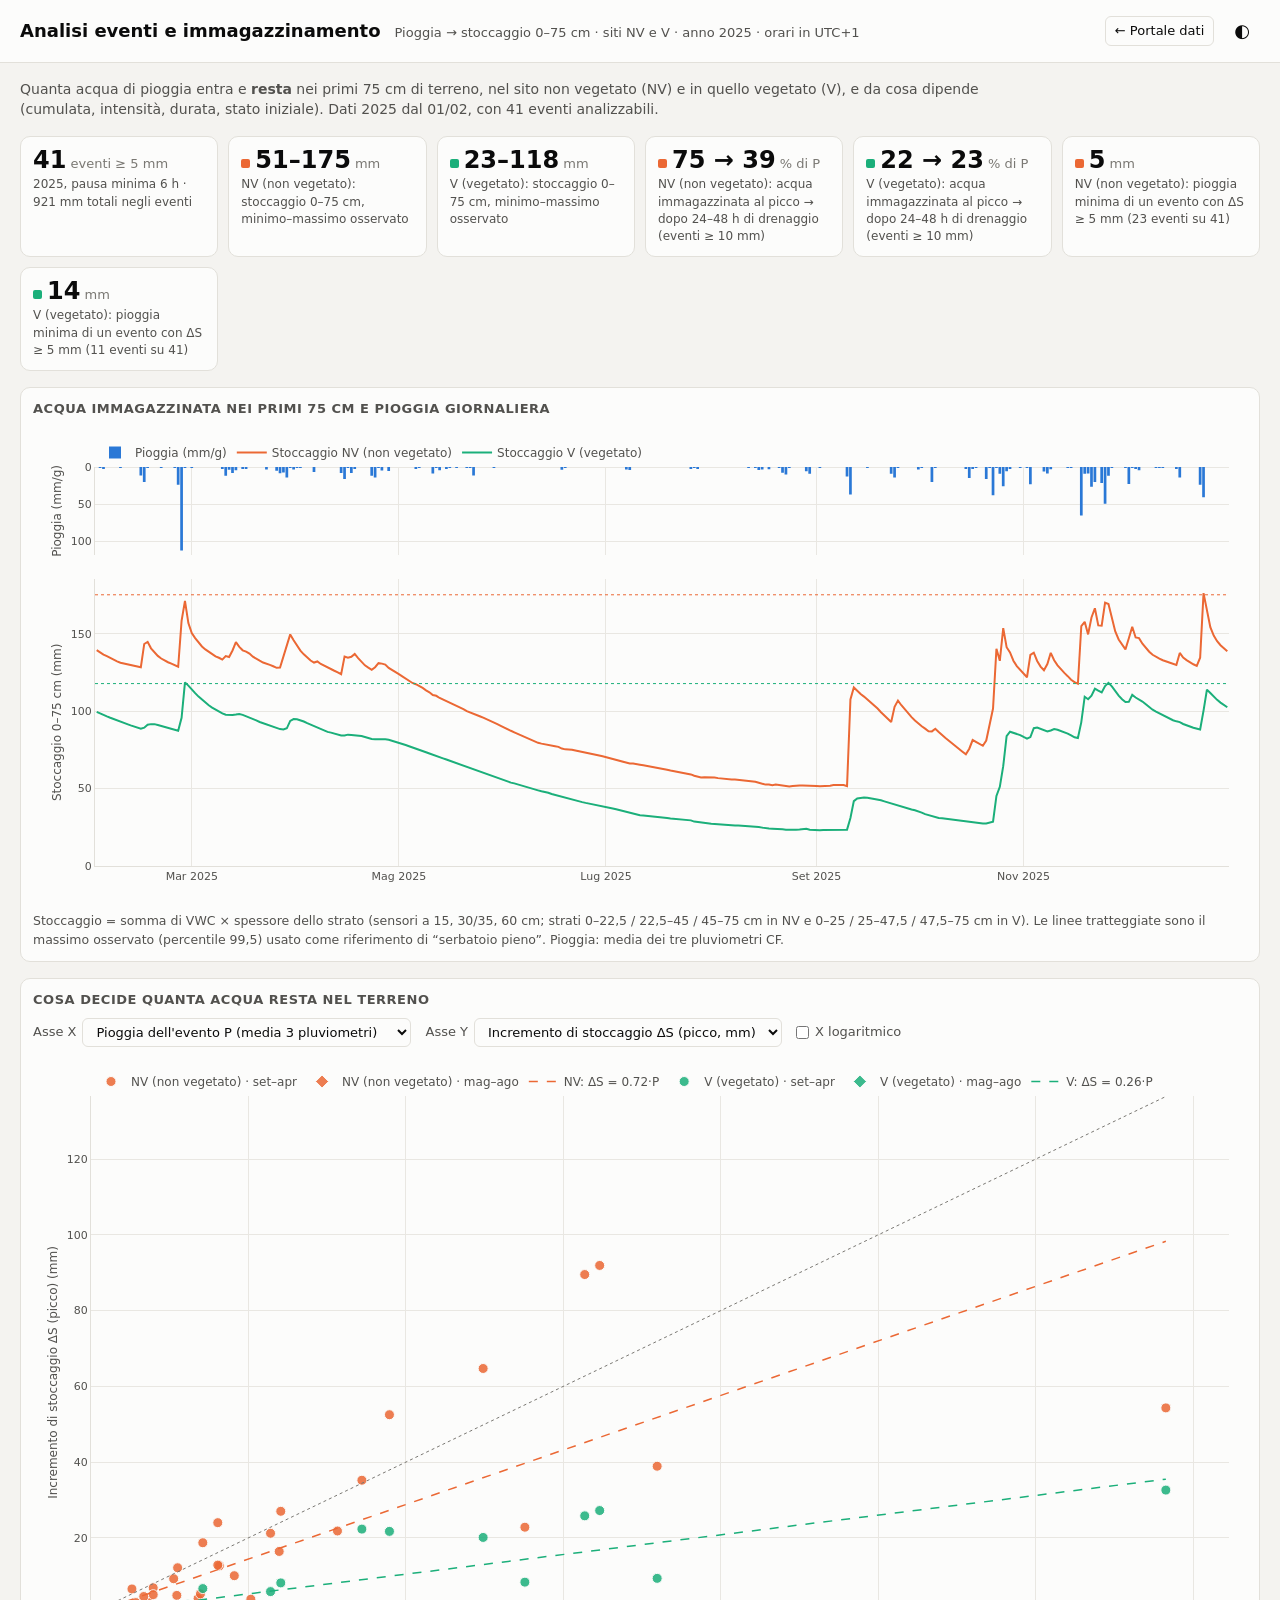
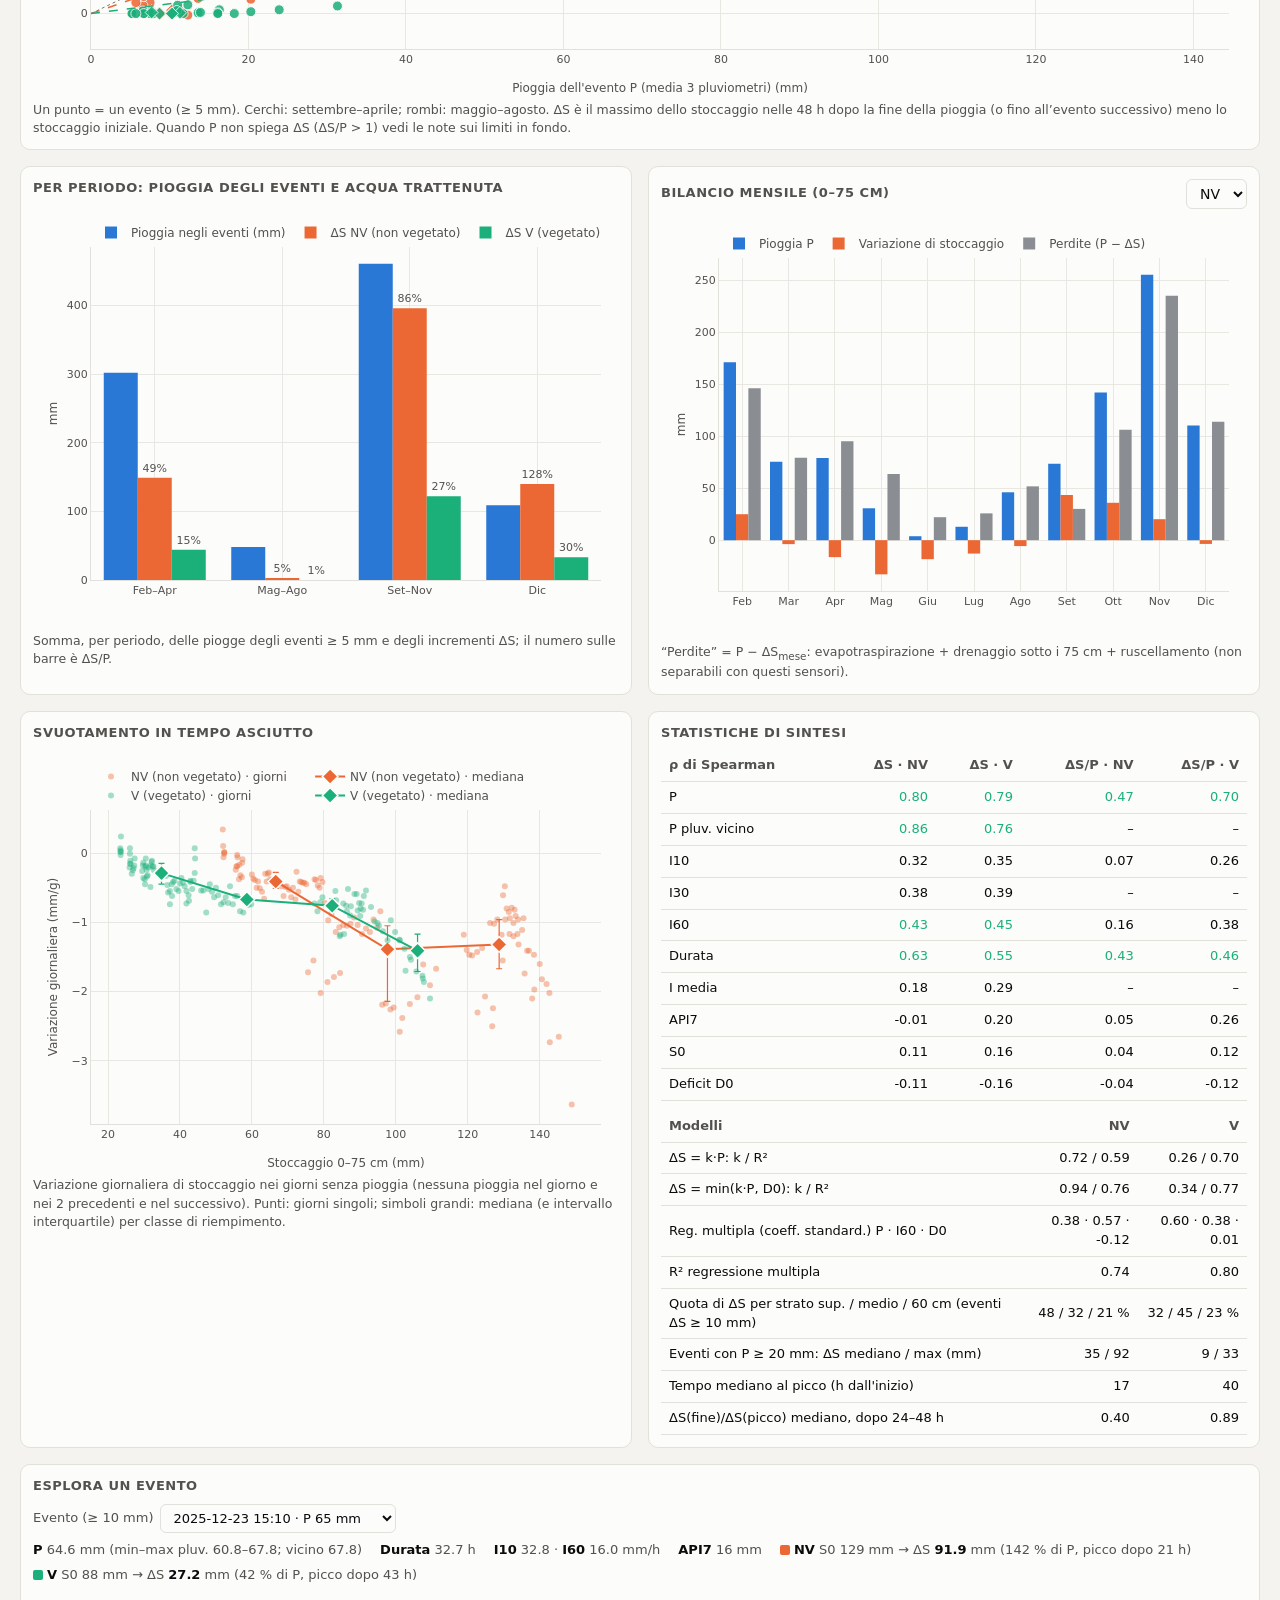
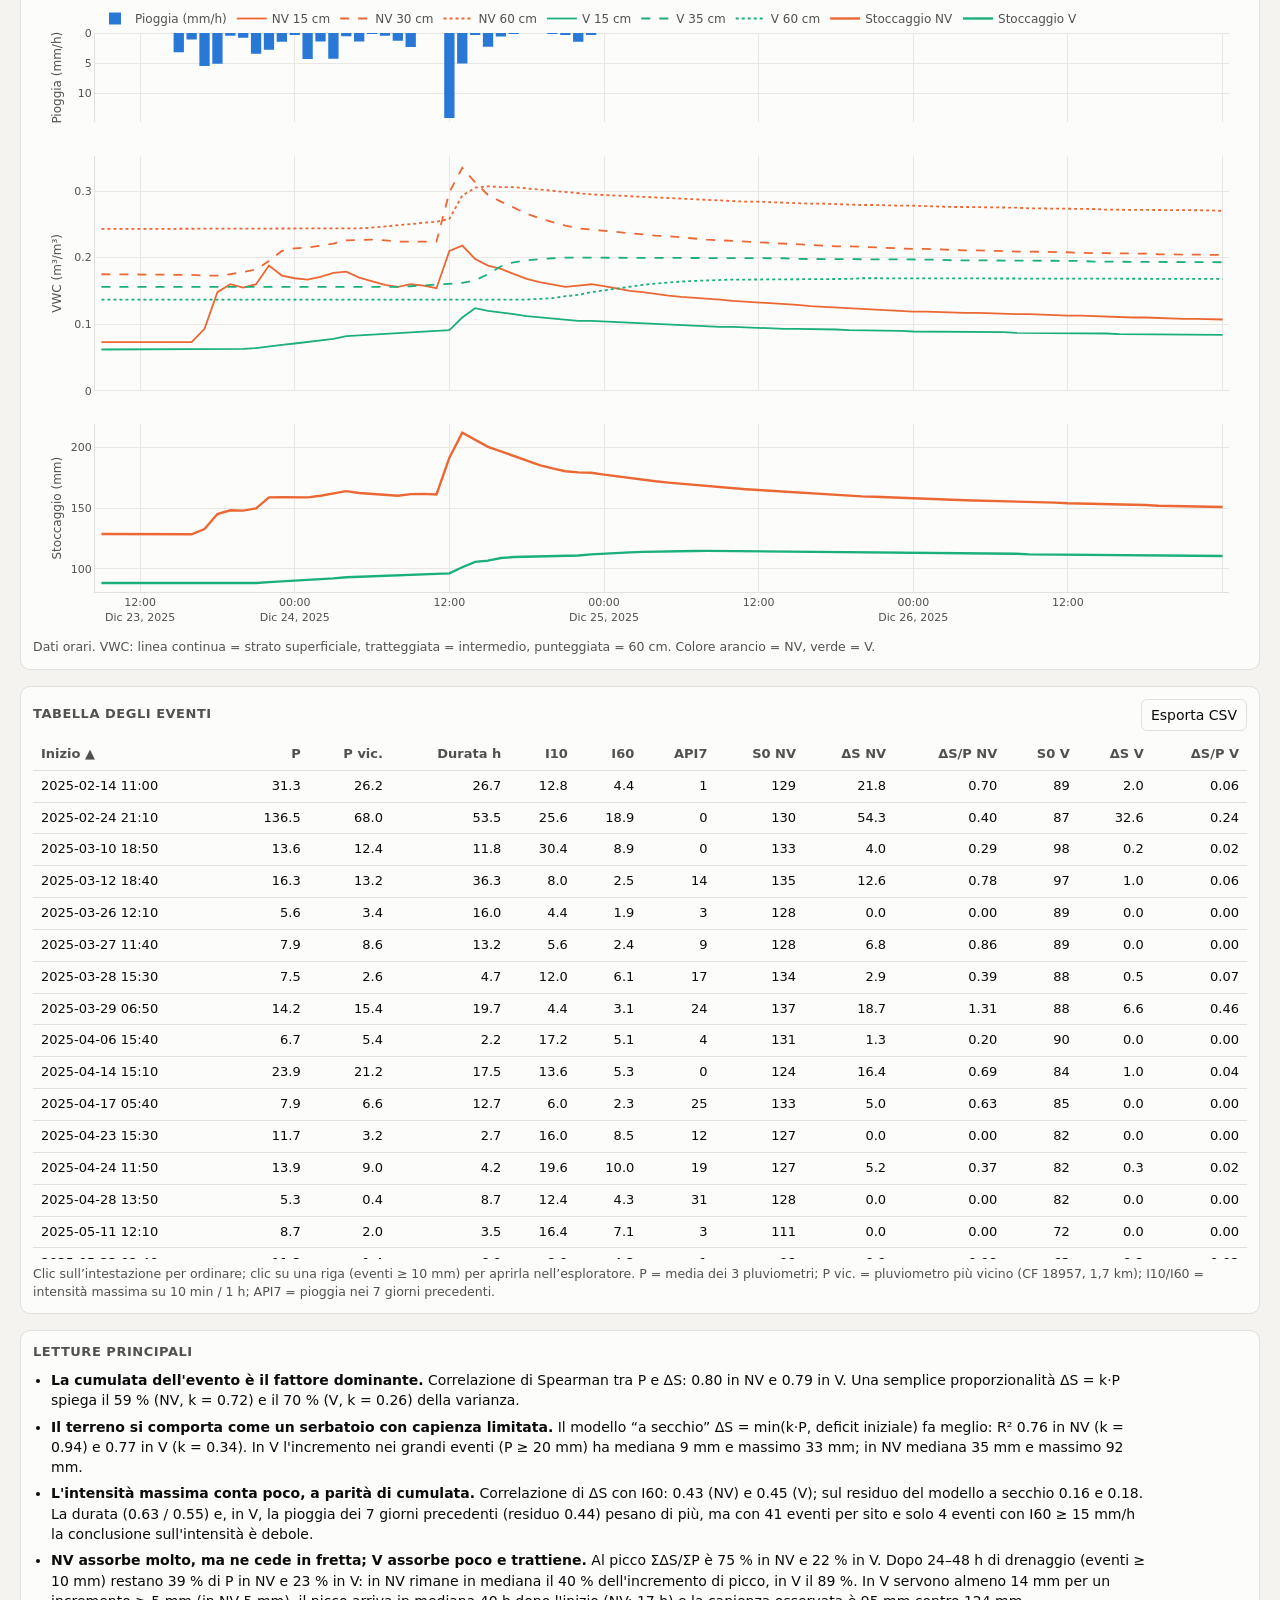
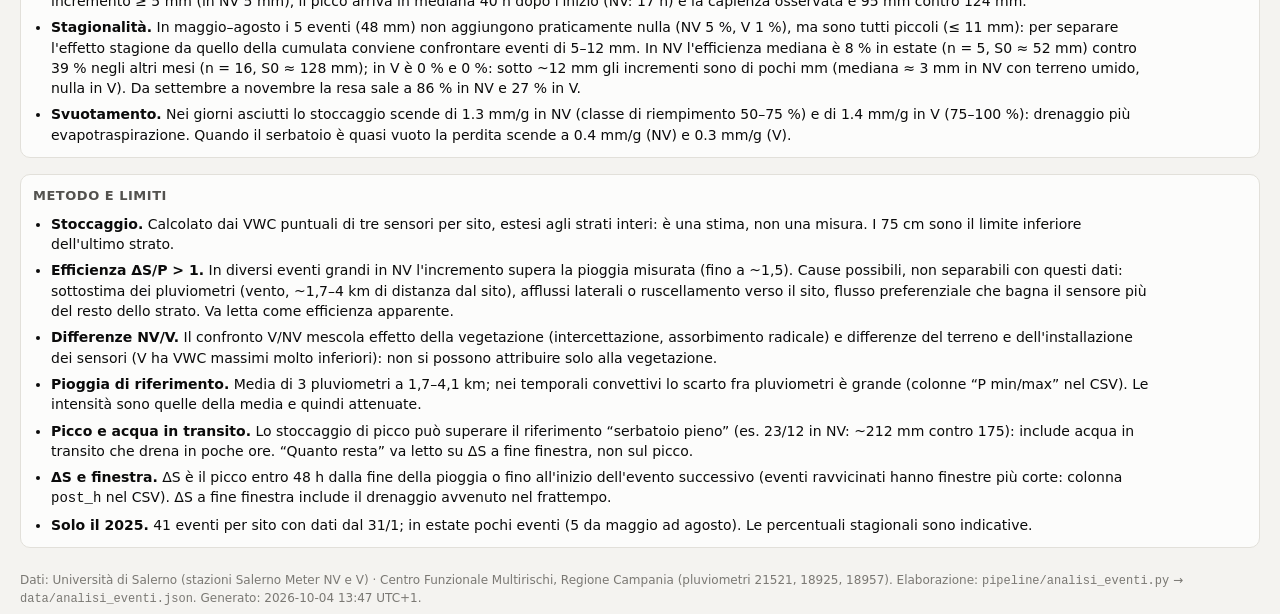
==== analisi.html @ 7415bea9 "Aggiunge analisi.html: analisi eventi e immagazzinamento 0-75 cm (NV e V) - pipeline/analisi_eventi." ====
<!doctype html>
<html lang="it">
<head>
<meta charset="utf-8">
<meta name="viewport" content="width=device-width, initial-scale=1">
<title>Analisi eventi e immagazzinamento – CavaSA</title>
<meta name="description" content="Analisi degli eventi pluviometrici e dell'acqua immagazzinata nei primi 75 cm di terreno nei siti NV (non vegetato) e V (vegetato) a Salerno, anno 2025.">
<link rel="stylesheet" href="assets/style.css">
<style>
  .page { max-width: 1480px; margin: 0 auto; padding: 16px 20px 8px; display: flex; flex-direction: column; gap: 16px; }
  .topbar .nav { display: flex; align-items: center; gap: 10px; }
  .topbar a.back { text-decoration: none; font-size: 13px; border: 1px solid var(--border); border-radius: 6px; padding: 5px 9px; color: var(--text); }
  .topbar a.back:hover { border-color: var(--text-2); }
  .lead { color: var(--text-2); margin: 0; max-width: 980px; }
  .kpis { display: grid; grid-template-columns: repeat(auto-fit, minmax(190px, 1fr)); gap: 10px; }
  .kpi { background: var(--surface); border: 1px solid var(--border); border-radius: 10px; padding: 10px 12px; }
  .kpi .v { font-size: 24px; font-weight: 650; line-height: 1.15; }
  .kpi .v small { font-size: 13px; font-weight: 500; color: var(--muted); }
  .kpi .l { color: var(--text-2); font-size: 12px; margin-top: 2px; }
  .kpi .sw { display: inline-block; width: 9px; height: 9px; border-radius: 2px; margin-right: 5px; }
  .grid2 { display: grid; grid-template-columns: repeat(2, minmax(0, 1fr)); gap: 16px; }
  .plot { height: 420px; min-height: 260px; }
  .plot.tall { height: 640px; }
  .plot.hero { height: 480px; }
  .ctrl { display: flex; flex-wrap: wrap; gap: 8px 14px; align-items: center; margin-bottom: 8px; }
  .ctrl label { display: flex; align-items: center; gap: 6px; color: var(--text-2); font-size: 13px; }
  .panel > p.note { margin: 6px 0 0; color: var(--text-2); font-size: 12.5px; }
  .evmeta { display: flex; flex-wrap: wrap; gap: 6px 18px; font-size: 13px; color: var(--text-2); margin: 0 0 8px; }
  .evmeta b { color: var(--text); font-weight: 650; }
  .sw2 { display: inline-block; width: 10px; height: 10px; border-radius: 2px; vertical-align: -1px; margin-right: 4px; }
  table.stat td, table.stat th { text-align: right; }
  #statsBox table td, #statsBox table th { white-space: normal; }
  table.stat td:first-child, table.stat th:first-child { text-align: left; }
  th.sortable { cursor: pointer; user-select: none; }
  th.sortable:hover { color: var(--text); }
  tbody tr.clk { cursor: pointer; }
  tbody tr.clk:hover td { background: var(--bg); }
  .pos { color: var(--s3); } .neg { color: var(--bad); }
  ul.find { margin: 0; padding-left: 18px; display: flex; flex-direction: column; gap: 6px; }
  ul.find li { max-width: 1100px; }
  .twocol { display: grid; grid-template-columns: repeat(2, minmax(0, 1fr)); gap: 16px; }
  .tbl-scroll { max-height: 520px; overflow: auto; }
  thead th { position: sticky; top: 0; background: var(--surface); z-index: 1; }
  @media (max-width: 1000px) { .grid2, .twocol { grid-template-columns: 1fr; } .plot.hero { height: 420px; } }
</style>
</head>
<body>
<header class="topbar">
  <div class="brand">
    <h1>Analisi eventi e immagazzinamento</h1>
    <span class="sub">Pioggia → stoccaggio 0–75 cm · siti NV e V · anno 2025 · orari in UTC+1</span>
  </div>
  <div class="nav">
    <a class="back" href="index.html">← Portale dati</a>
    <button id="themeBtn" class="ghost" type="button" title="Tema chiaro/scuro">◐</button>
  </div>
</header>

<main class="page" id="page">
  <p class="lead" id="lead">Caricamento…</p>
  <div class="kpis" id="kpis"></div>

  <section class="panel">
    <div class="panel-head"><h2>Acqua immagazzinata nei primi 75 cm e pioggia giornaliera</h2></div>
    <div id="chStorage" class="plot hero"></div>
    <p class="note">Stoccaggio = somma di VWC × spessore dello strato (sensori a 15, 30/35, 60 cm; strati 0–22,5 / 22,5–45 / 45–75 cm in NV e 0–25 / 25–47,5 / 47,5–75 cm in V). Le linee tratteggiate sono il massimo osservato (percentile 99,5) usato come riferimento di “serbatoio pieno”. Pioggia: media dei tre pluviometri CF.</p>
  </section>

  <section class="panel">
    <div class="panel-head"><h2>Cosa decide quanta acqua resta nel terreno</h2></div>
    <div class="ctrl">
      <label>Asse X
        <select id="xSel"></select>
      </label>
      <label>Asse Y
        <select id="ySel">
          <option value="dS">Incremento di stoccaggio ΔS (picco, mm)</option>
          <option value="dS_end">ΔS a fine finestra (dopo drenaggio, mm)</option>
          <option value="eff">Efficienza ΔS / P</option>
          <option value="loss">P − ΔS (mm, non trattenuti)</option>
        </select>
      </label>
      <label class="check"><input type="checkbox" id="logX"> X logaritmico</label>
    </div>
    <div id="chScatter" class="plot tall"></div>
    <p class="note">Un punto = un evento (≥ 5 mm). Cerchi: settembre–aprile; rombi: maggio–agosto. ΔS è il massimo dello stoccaggio nelle 48 h dopo la fine della pioggia (o fino all’evento successivo) meno lo stoccaggio iniziale. Quando P non spiega ΔS (ΔS/P &gt; 1) vedi le note sui limiti in fondo.</p>
  </section>

  <div class="grid2">
    <section class="panel">
      <div class="panel-head"><h2>Per periodo: pioggia degli eventi e acqua trattenuta</h2></div>
      <div id="chSeason" class="plot"></div>
      <p class="note">Somma, per periodo, delle piogge degli eventi ≥ 5 mm e degli incrementi ΔS; il numero sulle barre è ΔS/P.</p>
    </section>
    <section class="panel">
      <div class="panel-head"><h2>Bilancio mensile (0–75 cm)</h2>
        <select id="mSite" aria-label="Sito"><option value="NV">NV</option><option value="V">V</option></select></div>
      <div id="chMonthly" class="plot"></div>
      <p class="note">“Perdite” = P − ΔS<sub>mese</sub>: evapotraspirazione + drenaggio sotto i 75 cm + ruscellamento (non separabili con questi sensori).</p>
    </section>
  </div>

  <div class="grid2">
    <section class="panel">
      <div class="panel-head"><h2>Svuotamento in tempo asciutto</h2></div>
      <div id="chDry" class="plot"></div>
      <p class="note">Variazione giornaliera di stoccaggio nei giorni senza pioggia (nessuna pioggia nel giorno e nei 2 precedenti e nel successivo). Punti: giorni singoli; simboli grandi: mediana (e intervallo interquartile) per classe di riempimento.</p>
    </section>
    <section class="panel">
      <div class="panel-head"><h2>Statistiche di sintesi</h2></div>
      <div class="table-wrap" id="statsBox"></div>
    </section>
  </div>

  <section class="panel">
    <div class="panel-head"><h2>Esplora un evento</h2></div>
    <div class="ctrl"><label>Evento (≥ 10 mm) <select id="evSel"></select></label></div>
    <p class="evmeta" id="evMeta"></p>
    <div id="chEvent" class="plot tall"></div>
    <p class="note">Dati orari. VWC: linea continua = strato superficiale, tratteggiata = intermedio, punteggiata = 60 cm. Colore arancio = NV, verde = V.</p>
  </section>

  <section class="panel">
    <div class="panel-head"><h2>Tabella degli eventi</h2><button id="csvBtn" type="button">Esporta CSV</button></div>
    <div class="table-wrap tbl-scroll"><table id="evTable" class="stat"></table></div>
    <p class="note">Clic sull’intestazione per ordinare; clic su una riga (eventi ≥ 10 mm) per aprirla nell’esploratore. P = media dei 3 pluviometri; P vic. = pluviometro più vicino (CF 18957, 1,7 km); I10/I60 = intensità massima su 10 min / 1 h; API7 = pioggia nei 7 giorni precedenti.</p>
  </section>

  <section class="panel">
    <div class="panel-head"><h2>Letture principali</h2></div>
    <ul class="find" id="findings"></ul>
  </section>

  <section class="panel">
    <div class="panel-head"><h2>Metodo e limiti</h2></div>
    <ul class="find" id="limits"></ul>
  </section>
</main>

<footer class="foot muted small page" style="display:block">
  Dati: Università di Salerno (stazioni Salerno Meter NV e V) · Centro Funzionale Multirischi, Regione Campania (pluviometri 21521, 18925, 18957).
  Elaborazione: <code>pipeline/analisi_eventi.py</code> → <code>data/analisi_eventi.json</code>. Generato: <span id="gen"></span>.
</footer>

<script src="https://cdn.plot.ly/plotly-2.35.2.min.js"></script>
<script>
(() => {
  "use strict";
  const $ = (id) => document.getElementById(id);
  const css = (n) => getComputedStyle(document.documentElement).getPropertyValue(n).trim();
  const SITE = { NV: { name: "NV (non vegetato)", c: "--s2" }, V: { name: "V (vegetato)", c: "--s3" } };
  const MONTHS = ["Gen", "Feb", "Mar", "Apr", "Mag", "Giu", "Lug", "Ago", "Set", "Ott", "Nov", "Dic"];
  const XV = {
    P: ["Pioggia dell'evento P (media 3 pluviometri)", "mm"],
    P_near: ["Pioggia al pluviometro più vicino (CF 18957)", "mm"],
    I10: ["Intensità massima su 10 min", "mm/h"],
    I30: ["Intensità massima su 30 min", "mm/h"],
    I60: ["Intensità massima su 1 h", "mm/h"],
    Imean: ["Intensità media dell'evento", "mm/h"],
    dur_h: ["Durata dell'evento", "h"],
    API7: ["Pioggia nei 7 giorni precedenti", "mm"],
    S0: ["Stoccaggio iniziale S0", "mm"],
    D0: ["Deficit iniziale (Smax − S0)", "mm"],
  };
  const YV = {
    dS: ["Incremento di stoccaggio ΔS (picco)", "mm"],
    dS_end: ["ΔS a fine finestra", "mm"],
    eff: ["Efficienza ΔS / P", ""],
    loss: ["P − ΔS", "mm"],
  };
  let J = null, EV = [], rows = [], sortKey = "ev", sortDir = 1, currentEv = null;

  const fmt = (v, d = 1) => (v == null || Number.isNaN(v) ? "–" : Number(v).toFixed(d));
  const season = (m) => (m >= 5 && m <= 8 ? "dry" : "wet");

  function base(extra = {}) {
    const ax = (o = {}) => ({ gridcolor: css("--grid"), zerolinecolor: css("--grid"), linecolor: css("--border"),
      tickfont: { color: css("--text-2"), size: 11 }, title: { font: { color: css("--text-2"), size: 12 } }, ...o });
    return Object.assign({
      paper_bgcolor: css("--surface"), plot_bgcolor: css("--surface"),
      font: { family: "system-ui, -apple-system, Segoe UI, Roboto, sans-serif", color: css("--text") },
      margin: { l: 58, r: 18, t: 28, b: 46 },
      legend: { orientation: "h", x: 0, y: 1.0, yanchor: "bottom", font: { size: 12, color: css("--text-2") } },
      hoverlabel: { bgcolor: css("--surface"), bordercolor: css("--border"), font: { color: css("--text"), size: 12 } },
      xaxis: ax(), yaxis: ax(),
    }, extra);
  }
  const ax = (o = {}) => ({ gridcolor: css("--grid"), zerolinecolor: css("--grid"), linecolor: css("--border"),
    tickfont: { color: css("--text-2"), size: 11 }, title: { font: { color: css("--text-2"), size: 12 } }, ...o });
  const cfg = { responsive: true, displaylogo: false, locale: "it", modeBarButtonsToRemove: ["lasso2d", "select2d"] };
  const plot = (id, tr, lay) => Plotly.react($(id), tr, lay, cfg);

  // -------------------------------------------------------------- KPI e testo
  function renderKpis() {
    const S = J.stats, ev = EV;
    const sites = ["NV", "V"];
    const nEv = new Set(ev.map((e) => e.ev)).size;
    const Ptot = ev.filter((e) => e.site === "NV").reduce((a, e) => a + e.P, 0);
    const k = [];
    k.push(`<div class="kpi"><div class="v">${nEv}<small> eventi ≥ ${J.params.min_P} mm</small></div><div class="l">${J.params.year}, pausa minima ${J.params.gap_h} h · ${fmt(Ptot, 0)} mm totali negli eventi</div></div>`);
    sites.forEach((s) => k.push(`<div class="kpi"><div class="v"><span class="sw" style="background:${css(SITE[s].c)}"></span>${fmt(S[s].Smin, 0)}–${fmt(S[s].Smax, 0)}<small> mm</small></div><div class="l">${SITE[s].name}: stoccaggio 0–75 cm, minimo–massimo osservato</div></div>`));
    sites.forEach((s) => k.push(`<div class="kpi"><div class="v"><span class="sw" style="background:${css(SITE[s].c)}"></span>${fmt(S[s].eff_sum * 100, 0)} → ${fmt(S[s].retained.eff_end_sum * 100, 0)}<small> % di P</small></div><div class="l">${SITE[s].name}: acqua immagazzinata al picco → dopo 24–48 h di drenaggio (eventi ≥ 10 mm)</div></div>`));
    sites.forEach((s) => k.push(`<div class="kpi"><div class="v"><span class="sw" style="background:${css(SITE[s].c)}"></span>${fmt(S[s].resp_P_min, 0)}<small> mm</small></div><div class="l">${SITE[s].name}: pioggia minima di un evento con ΔS ≥ 5 mm (${S[s].resp_n} eventi su ${S[s].n})</div></div>`));
    $("kpis").innerHTML = k.join("");
  }

  function renderText() {
    const S = J.stats, N = S.NV, V = S.V;
    $("lead").innerHTML = `Quanta acqua di pioggia entra e <b>resta</b> nei primi 75 cm di terreno, nel sito non vegetato (NV) e in quello vegetato (V), e da cosa dipende (cumulata, intensità, durata, stato iniziale). Dati 2025 dal ${J.daily.t[0].slice(8, 10)}/${J.daily.t[0].slice(5, 7)}, con ${new Set(EV.map((e) => e.ev)).size} eventi analizzabili.`;
    $("gen").textContent = J.generated.replace("T", " ").slice(0, 16) + " UTC+1";
    const f = [];
    f.push(`<b>La cumulata dell'evento è il fattore dominante.</b> Correlazione di Spearman tra P e ΔS: ${fmt(N.spearman_dS.P, 2)} in NV e ${fmt(V.spearman_dS.P, 2)} in V. Una semplice proporzionalità ΔS = k·P spiega il ${fmt(N.model_lin.r2 * 100, 0)} % (NV, k = ${fmt(N.model_lin.k, 2)}) e il ${fmt(V.model_lin.r2 * 100, 0)} % (V, k = ${fmt(V.model_lin.k, 2)}) della varianza.`);
    f.push(`<b>Il terreno si comporta come un serbatoio con capienza limitata.</b> Il modello “a secchio” ΔS = min(k·P, deficit iniziale) fa meglio: R² ${fmt(N.model_bucket.r2, 2)} in NV (k = ${fmt(N.model_bucket.k, 2)}) e ${fmt(V.model_bucket.r2, 2)} in V (k = ${fmt(V.model_bucket.k, 2)}). In V l'incremento nei grandi eventi (P ≥ 20 mm) ha mediana ${fmt(V.P_ge20.dS_med, 0)} mm e massimo ${fmt(V.P_ge20.dS_max, 0)} mm; in NV mediana ${fmt(N.P_ge20.dS_med, 0)} mm e massimo ${fmt(N.P_ge20.dS_max, 0)} mm.`);
    const nHi = EV.filter((e) => e.site === "NV" && e.I60 >= 15).length;
    f.push(`<b>L'intensità massima conta poco, a parità di cumulata.</b> Correlazione di ΔS con I60: ${fmt(N.spearman_dS.I60, 2)} (NV) e ${fmt(V.spearman_dS.I60, 2)} (V); sul residuo del modello a secchio ${fmt(N.resid_corr.I60, 2)} e ${fmt(V.resid_corr.I60, 2)}. La durata (${fmt(N.spearman_dS.dur_h, 2)} / ${fmt(V.spearman_dS.dur_h, 2)}) e, in V, la pioggia dei 7 giorni precedenti (residuo ${fmt(V.resid_corr.API7, 2)}) pesano di più, ma con ${N.n} eventi per sito e solo ${nHi} eventi con I60 ≥ 15 mm/h la conclusione sull'intensità è debole.`);
    f.push(`<b>NV assorbe molto, ma ne cede in fretta; V assorbe poco e trattiene.</b> Al picco ΣΔS/ΣP è ${fmt(N.eff_sum * 100, 0)} % in NV e ${fmt(V.eff_sum * 100, 0)} % in V. Dopo 24–48 h di drenaggio (eventi ≥ 10 mm) restano ${fmt(N.retained.eff_end_sum * 100, 0)} % di P in NV e ${fmt(V.retained.eff_end_sum * 100, 0)} % in V: in NV rimane in mediana il ${fmt(N.retained.frac_kept_med * 100, 0)} % dell'incremento di picco, in V il ${fmt(V.retained.frac_kept_med * 100, 0)} %. In V servono almeno ${fmt(V.resp_P_min, 0)} mm per un incremento ≥ 5 mm (in NV ${fmt(N.resp_P_min, 0)} mm), il picco arriva in mediana ${fmt(V.tpeak_med_h, 0)} h dopo l'inizio (NV: ${fmt(N.tpeak_med_h, 0)} h) e la capienza osservata è ${fmt(V.Smax - V.Smin, 0)} mm contro ${fmt(N.Smax - N.Smin, 0)} mm.`);
    const med = (a) => { const x = a.slice().sort((p, q) => p - q); return x.length ? x[Math.floor((x.length - 1) / 2)] : null; };
    const small = (site, dry) => EV.filter((e) => e.site === site && e.P >= 5 && e.P <= 12.5 && (e.month >= 5 && e.month <= 8) === dry);
    const sN = [small("NV", true), small("NV", false)], sV = [small("V", true), small("V", false)];
    const maxDryP = Math.max(...EV.filter((e) => e.site === "NV" && e.month >= 5 && e.month <= 8).map((e) => e.P));
    f.push(`<b>Stagionalità.</b> In maggio–agosto i ${N.seasons["Mag–Ago"].n} eventi (${fmt(N.seasons["Mag–Ago"].P, 0)} mm) non aggiungono praticamente nulla (NV ${fmt(N.seasons["Mag–Ago"].eff * 100, 0)} %, V ${fmt(V.seasons["Mag–Ago"].eff * 100, 0)} %), ma sono tutti piccoli (≤ ${fmt(maxDryP, 0)} mm): per separare l'effetto stagione da quello della cumulata conviene confrontare eventi di 5–12 mm. In NV l'efficienza mediana è ${fmt(med(sN[0].map((e) => e.eff)) * 100, 0)} % in estate (n = ${sN[0].length}, S0 ≈ ${fmt(med(sN[0].map((e) => e.S0)), 0)} mm) contro ${fmt(med(sN[1].map((e) => e.eff)) * 100, 0)} % negli altri mesi (n = ${sN[1].length}, S0 ≈ ${fmt(med(sN[1].map((e) => e.S0)), 0)} mm); in V è ${fmt(med(sV[0].map((e) => e.eff)) * 100, 0)} % e ${fmt(med(sV[1].map((e) => e.eff)) * 100, 0)} %: sotto ~12 mm gli incrementi sono di pochi mm (mediana ≈ 3 mm in NV con terreno umido, nulla in V). Da settembre a novembre la resa sale a ${fmt(N.seasons["Set–Nov"].eff * 100, 0)} % in NV e ${fmt(V.seasons["Set–Nov"].eff * 100, 0)} % in V.`);
    const dN = J.depletion.NV, dV = J.depletion.V, lo = (d) => d[0], hi = (d) => d[d.length - 1];
    f.push(`<b>Svuotamento.</b> Nei giorni asciutti lo stoccaggio scende di ${fmt(-hi(dN).rate, 1)} mm/g in NV (classe di riempimento ${fmt(hi(dN).f_lo * 100, 0)}–${fmt(hi(dN).f_hi * 100, 0)} %) e di ${fmt(-hi(dV).rate, 1)} mm/g in V (${fmt(hi(dV).f_lo * 100, 0)}–${fmt(hi(dV).f_hi * 100, 0)} %): drenaggio più evapotraspirazione. Quando il serbatoio è quasi vuoto la perdita scende a ${fmt(-lo(dN).rate, 1)} mm/g (NV) e ${fmt(-lo(dV).rate, 1)} mm/g (V).`);
    $("findings").innerHTML = f.map((x) => `<li>${x}</li>`).join("");
    const L = [
      "<b>Stoccaggio.</b> Calcolato dai VWC puntuali di tre sensori per sito, estesi agli strati interi: è una stima, non una misura. I 75 cm sono il limite inferiore dell'ultimo strato.",
      "<b>Efficienza ΔS/P &gt; 1.</b> In diversi eventi grandi in NV l'incremento supera la pioggia misurata (fino a ~1,5). Cause possibili, non separabili con questi dati: sottostima dei pluviometri (vento, ~1,7–4 km di distanza dal sito), afflussi laterali o ruscellamento verso il sito, flusso preferenziale che bagna il sensore più del resto dello strato. Va letta come efficienza apparente.",
      "<b>Differenze NV/V.</b> Il confronto V/NV mescola effetto della vegetazione (intercettazione, assorbimento radicale) e differenze del terreno e dell'installazione dei sensori (V ha VWC massimi molto inferiori): non si possono attribuire solo alla vegetazione.",
      "<b>Pioggia di riferimento.</b> Media di 3 pluviometri a 1,7–4,1 km; nei temporali convettivi lo scarto fra pluviometri è grande (colonne “P min/max” nel CSV). Le intensità sono quelle della media e quindi attenuate.",
      "<b>Picco e acqua in transito.</b> Lo stoccaggio di picco può superare il riferimento “serbatoio pieno” (es. 23/12 in NV: ~212 mm contro 175): include acqua in transito che drena in poche ore. “Quanto resta” va letto su ΔS a fine finestra, non sul picco.",
      "<b>ΔS e finestra.</b> ΔS è il picco entro 48 h dalla fine della pioggia o fino all'inizio dell'evento successivo (eventi ravvicinati hanno finestre più corte: colonna <code>post_h</code> nel CSV). ΔS a fine finestra include il drenaggio avvenuto nel frattempo.",
      `<b>Solo il 2025.</b> ${N.n} eventi per sito con dati dal 31/1; in estate pochi eventi (${N.seasons["Mag–Ago"].n} da maggio ad agosto). Le percentuali stagionali sono indicative.`,
    ];
    $("limits").innerHTML = L.map((x) => `<li>${x}</li>`).join("");
  }

  // -------------------------------------------------------------- grafici
  function chStorage() {
    const d = J.daily, S = J.stats, tr = [];
    tr.push({ type: "bar", x: d.t, y: d.rain, name: "Pioggia (mm/g)", marker: { color: css("--s1") }, yaxis: "y2", hovertemplate: "%{y:.1f} mm<extra>Pioggia</extra>" });
    ["NV", "V"].forEach((s) => tr.push({ type: "scatter", mode: "lines", x: d.t, y: d["S_" + s], name: "Stoccaggio " + SITE[s].name, line: { color: css(SITE[s].c), width: 2 }, connectgaps: false, hovertemplate: "%{y:.0f} mm<extra>" + s + "</extra>" }));
    const shapes = ["NV", "V"].map((s) => ({ type: "line", xref: "paper", x0: 0, x1: 1, yref: "y", y0: S[s].Smax, y1: S[s].Smax, line: { color: css(SITE[s].c), width: 1, dash: "dot" } }));
    plot("chStorage", tr, base({
      xaxis: ax({ type: "date", anchor: "y" }),
      yaxis: ax({ domain: [0, 0.72], title: { text: "Stoccaggio 0–75 cm (mm)", font: { color: css("--text-2"), size: 12 } }, rangemode: "tozero" }),
      yaxis2: ax({ domain: [0.78, 1], autorange: "reversed", title: { text: "Pioggia (mm/g)", font: { color: css("--text-2"), size: 12 } } }),
      shapes, hovermode: "x unified", margin: { l: 62, r: 18, t: 28, b: 40 },
    }));
  }

  function scatter() {
    const xk = $("xSel").value, yk = $("ySel").value, tr = [], shapes = [];
    let xmax = 0;
    ["NV", "V"].forEach((s) => {
      ["wet", "dry"].forEach((se) => {
        const d = EV.filter((e) => e.site === s && season(e.month) === se && e[yk] != null);
        if (!d.length) return;
        d.forEach((e) => (xmax = Math.max(xmax, e[xk])));
        tr.push({
          type: "scatter", mode: "markers", x: d.map((e) => e[xk]), y: d.map((e) => e[yk]),
          name: SITE[s].name + (se === "dry" ? " · mag–ago" : " · set–apr"),
          marker: { color: css(SITE[s].c), symbol: se === "dry" ? "diamond" : "circle", size: 10, opacity: 0.85, line: { color: css("--surface"), width: 1 } },
          text: d.map((e) => `${e.ev}<br>P ${fmt(e.P)} mm (vic. ${fmt(e.P_near)}) · ${fmt(e.dur_h)} h<br>I10 ${fmt(e.I10)} · I60 ${fmt(e.I60)} mm/h · API7 ${fmt(e.API7, 0)} mm<br>S0 ${fmt(e.S0, 0)} mm · D0 ${fmt(e.D0, 0)} mm<br>ΔS ${fmt(e.dS)} mm · ΔS/P ${fmt(e.eff, 2)}`),
          hovertemplate: "%{text}<extra></extra>",
        });
      });
      if (xk === "P" && yk === "dS") {
        const k = J.stats[s].model_lin.k;
        tr.push({ type: "scatter", mode: "lines", x: [0, xmax || 150], y: [0, k * (xmax || 150)], name: `${s}: ΔS = ${fmt(k, 2)}·P`, line: { color: css(SITE[s].c), width: 1.5, dash: "dash" }, hoverinfo: "skip" });
      }
    });
    if (xk === "P" && yk === "dS") shapes.push({ type: "line", xref: "x", yref: "y", x0: 0, y0: 0, x1: xmax, y1: xmax, line: { color: css("--muted"), width: 1, dash: "dot" } });
    if (yk === "eff") shapes.push({ type: "line", xref: "paper", yref: "y", x0: 0, x1: 1, y0: 1, y1: 1, line: { color: css("--muted"), width: 1, dash: "dot" } });
    const xt = XV[xk][0] + (XV[xk][1] ? ` (${XV[xk][1]})` : ""), yt = YV[yk][0] + (YV[yk][1] ? ` (${YV[yk][1]})` : "");
    plot("chScatter", tr, base({
      xaxis: ax({ type: $("logX").checked ? "log" : "linear", title: { text: xt, font: { color: css("--text-2"), size: 12 } }, rangemode: "tozero" }),
      yaxis: ax({ title: { text: yt, font: { color: css("--text-2"), size: 12 } } }), shapes, hovermode: "closest",
    }));
  }

  function chSeason() {
    const order = ["Feb–Apr", "Mag–Ago", "Set–Nov", "Dic"], S = J.stats;
    const P = order.map((k) => (S.NV.seasons[k] ? S.NV.seasons[k].P : null));
    const tr = [{ type: "bar", x: order, y: P, name: "Pioggia negli eventi (mm)", marker: { color: css("--s1") }, hovertemplate: "%{y:.0f} mm<extra>P</extra>" }];
    ["NV", "V"].forEach((s) => tr.push({
      type: "bar", x: order, y: order.map((k) => (S[s].seasons[k] ? S[s].seasons[k].dS : null)), name: "ΔS " + SITE[s].name,
      marker: { color: css(SITE[s].c) }, text: order.map((k) => (S[s].seasons[k] ? fmt(S[s].seasons[k].eff * 100, 0) + "%" : "")),
      textposition: "outside", textfont: { color: css("--text-2"), size: 11 }, hovertemplate: "%{y:.0f} mm<extra>" + s + "</extra>",
    }));
    plot("chSeason", tr, base({ barmode: "group", yaxis: ax({ title: { text: "mm", font: { color: css("--text-2"), size: 12 } } }), xaxis: ax({ type: "category" }) }));
  }

  function chMonthly() {
    const s = $("mSite").value, m = J.monthly[s].filter((r) => r.month >= 2 && r.dS != null && !Number.isNaN(r.dS));
    const x = m.map((r) => MONTHS[r.month - 1]);
    const tr = [
      { type: "bar", x, y: m.map((r) => r.P), name: "Pioggia P", marker: { color: css("--s1") } },
      { type: "bar", x, y: m.map((r) => r.dS), name: "Variazione di stoccaggio", marker: { color: css(SITE[s].c) } },
      { type: "bar", x, y: m.map((r) => r.loss), name: "Perdite (P − ΔS)", marker: { color: css("--s13") } },
    ];
    plot("chMonthly", tr, base({ barmode: "group", xaxis: ax({ type: "category" }), yaxis: ax({ title: { text: "mm", font: { color: css("--text-2"), size: 12 } } }) }));
  }

  function chDry() {
    const tr = [];
    ["NV", "V"].forEach((s) => {
      const p = J.dry_pts[s];
      tr.push({ type: "scatter", mode: "markers", x: p.map((r) => r[1]), y: p.map((r) => r[2]), name: SITE[s].name + " · giorni", text: p.map((r) => r[0]),
        marker: { color: css(SITE[s].c), size: 6, opacity: 0.4 }, hovertemplate: "%{text}<br>S %{x:.0f} mm · %{y:.2f} mm/g<extra></extra>" });
      const St = J.stats[s], b = J.depletion[s];
      const xs = b.map((r) => St.Smin + ((r.f_lo + r.f_hi) / 2) * (St.Smax - St.Smin));
      tr.push({ type: "scatter", mode: "lines+markers", x: xs, y: b.map((r) => r.rate), name: SITE[s].name + " · mediana",
        marker: { color: css(SITE[s].c), size: 12, symbol: "diamond", line: { color: css("--surface"), width: 1.5 } }, line: { color: css(SITE[s].c), width: 2 },
        error_y: { type: "data", symmetric: false, array: b.map((r) => r.p75 - r.rate), arrayminus: b.map((r) => r.rate - r.p25), color: css(SITE[s].c), thickness: 1.2, width: 3 },
        hovertemplate: "mediana %{y:.2f} mm/g<extra>" + s + "</extra>" });
    });
    plot("chDry", tr, base({ xaxis: ax({ title: { text: "Stoccaggio 0–75 cm (mm)", font: { color: css("--text-2"), size: 12 } } }), yaxis: ax({ title: { text: "Variazione giornaliera (mm/g)", font: { color: css("--text-2"), size: 12 } } }), hovermode: "closest" }));
  }

  function renderStats() {
    const S = J.stats;
    const vars = [["P", "P"], ["P_near", "P pluv. vicino"], ["I10", "I10"], ["I30", "I30"], ["I60", "I60"], ["dur_h", "Durata"], ["Imean", "I media"], ["API7", "API7"], ["S0", "S0"], ["D0", "Deficit D0"]];
    const cell = (v) => (v == null ? "–" : `<span class="${v > 0.4 ? "pos" : v < -0.4 ? "neg" : ""}">${v.toFixed(2)}</span>`);
    let h = `<table class="stat"><thead><tr><th>ρ di Spearman</th><th>ΔS · NV</th><th>ΔS · V</th><th>ΔS/P · NV</th><th>ΔS/P · V</th></tr></thead><tbody>`;
    vars.forEach(([k, l]) => (h += `<tr><td>${l}</td><td>${cell(S.NV.spearman_dS[k])}</td><td>${cell(S.V.spearman_dS[k])}</td><td>${cell(S.NV.spearman_eff[k])}</td><td>${cell(S.V.spearman_eff[k])}</td></tr>`));
    h += `</tbody></table><table class="stat" style="margin-top:10px"><thead><tr><th>Modelli</th><th>NV</th><th>V</th></tr></thead><tbody>`;
    const r = (l, a, b) => (h += `<tr><td>${l}</td><td>${a}</td><td>${b}</td></tr>`);
    r("ΔS = k·P: k / R²", `${fmt(S.NV.model_lin.k, 2)} / ${fmt(S.NV.model_lin.r2, 2)}`, `${fmt(S.V.model_lin.k, 2)} / ${fmt(S.V.model_lin.r2, 2)}`);
    r("ΔS = min(k·P, D0): k / R²", `${fmt(S.NV.model_bucket.k, 2)} / ${fmt(S.NV.model_bucket.r2, 2)}`, `${fmt(S.V.model_bucket.k, 2)} / ${fmt(S.V.model_bucket.r2, 2)}`);
    r("Reg. multipla (coeff. standard.) P · I60 · D0", `${fmt(S.NV.beta_std.P, 2)} · ${fmt(S.NV.beta_std.I60, 2)} · ${fmt(S.NV.beta_std.D0, 2)}`, `${fmt(S.V.beta_std.P, 2)} · ${fmt(S.V.beta_std.I60, 2)} · ${fmt(S.V.beta_std.D0, 2)}`);
    r("R² regressione multipla", fmt(S.NV.r2_multi, 2), fmt(S.V.r2_multi, 2));
    const ls = (x) => Object.values(x.layer_share || {}).map((v) => fmt(v * 100, 0)).join(" / ") + " %";
    r("Quota di ΔS per strato sup. / medio / 60 cm (eventi ΔS ≥ 10 mm)", ls(S.NV), ls(S.V));
    r("Eventi con P ≥ 20 mm: ΔS mediano / max (mm)", `${fmt(S.NV.P_ge20.dS_med, 0)} / ${fmt(S.NV.P_ge20.dS_max, 0)}`, `${fmt(S.V.P_ge20.dS_med, 0)} / ${fmt(S.V.P_ge20.dS_max, 0)}`);
    r("Tempo mediano al picco (h dall'inizio)", fmt(S.NV.tpeak_med_h, 0), fmt(S.V.tpeak_med_h, 0));
    r("ΔS(fine)/ΔS(picco) mediano, dopo 24–48 h", fmt(S.NV.retained.frac_kept_med, 2), fmt(S.V.retained.frac_kept_med, 2));
    h += `</tbody></table>`;
    $("statsBox").innerHTML = h;
  }

  // -------------------------------------------------------------- esploratore evento
  function fillEvSel() {
    const keys = Object.keys(J.hourly).sort();
    $("evSel").innerHTML = keys.map((k) => {
      const e = EV.find((x) => x.ev === k && x.site === "NV") || EV.find((x) => x.ev === k);
      return `<option value="${k}">${k} · P ${e ? fmt(e.P, 0) : "?"} mm</option>`;
    }).join("");
    const big = keys.map((k) => EV.find((x) => x.ev === k && x.site === "NV")).filter(Boolean).sort((a, b) => b.dS - a.dS)[0];
    currentEv = big ? big.ev : keys[0];
    $("evSel").value = currentEv;
  }
  function chEvent() {
    const k = $("evSel").value; currentEv = k;
    const h = J.hourly[k]; if (!h) return;
    const m = {};
    ["NV", "V"].forEach((s) => (m[s] = EV.find((x) => x.ev === k && x.site === s)));
    const any = m.NV || m.V;
    $("evMeta").innerHTML = any
      ? `<span><b>P</b> ${fmt(any.P)} mm (min–max pluv. ${fmt(any.P_min)}–${fmt(any.P_max)}; vicino ${fmt(any.P_near)})</span><span><b>Durata</b> ${fmt(any.dur_h)} h</span><span><b>I10</b> ${fmt(any.I10)} · <b>I60</b> ${fmt(any.I60)} mm/h</span><span><b>API7</b> ${fmt(any.API7, 0)} mm</span>` +
        ["NV", "V"].map((s) => (m[s] ? `<span><span class="sw2" style="background:${css(SITE[s].c)}"></span><b>${s}</b> S0 ${fmt(m[s].S0, 0)} mm → ΔS <b>${fmt(m[s].dS)}</b> mm (${fmt(m[s].eff * 100, 0)} % di P, picco dopo ${fmt(m[s].t_peak_h, 0)} h)</span>` : "")).join("")
      : "";
    const tr = [{ type: "bar", x: h.t, y: h.rain, name: "Pioggia (mm/h)", marker: { color: css("--s1") }, xaxis: "x", yaxis: "y", hovertemplate: "%{y:.1f} mm/h<extra>Pioggia</extra>" }];
    const dash = ["solid", "dash", "dot"], dep = J.params.depths;
    ["NV", "V"].forEach((s) => dep[s].forEach((d, i) => tr.push({
      type: "scatter", mode: "lines", x: h.t, y: h[`${s}_${d}`], name: `${s} ${+d} cm`, xaxis: "x", yaxis: "y2",
      line: { color: css(SITE[s].c), width: 1.8, dash: dash[i] }, connectgaps: false, hovertemplate: "%{y:.3f}<extra>" + s + " " + +d + " cm</extra>",
    })));
    ["NV", "V"].forEach((s) => tr.push({
      type: "scatter", mode: "lines", x: h.t, y: h["S_" + s], name: "Stoccaggio " + s, xaxis: "x", yaxis: "y3",
      line: { color: css(SITE[s].c), width: 2.4 }, connectgaps: false, hovertemplate: "%{y:.1f} mm<extra>S " + s + "</extra>",
    }));
    const t = (s) => ({ text: s, font: { color: css("--text-2"), size: 12 } });
    plot("chEvent", tr, base({
      xaxis: ax({ type: "date", anchor: "y3" }),
      yaxis: ax({ domain: [0.84, 1], autorange: "reversed", title: t("Pioggia (mm/h)") }),
      yaxis2: ax({ domain: [0.36, 0.78], title: t("VWC (m³/m³)"), rangemode: "tozero" }),
      yaxis3: ax({ domain: [0, 0.3], title: t("Stoccaggio (mm)") }),
      hovermode: "x unified", margin: { l: 62, r: 18, t: 28, b: 40 },
    }));
  }

  // -------------------------------------------------------------- tabella
  const COLS = [
    ["ev", "Inizio", (r) => r.ev, false], ["P", "P", (r) => fmt(r.P), true], ["P_near", "P vic.", (r) => fmt(r.P_near), true],
    ["dur_h", "Durata h", (r) => fmt(r.dur_h), true], ["I10", "I10", (r) => fmt(r.I10), true], ["I60", "I60", (r) => fmt(r.I60), true],
    ["API7", "API7", (r) => fmt(r.API7, 0), true],
    ["NV_S0", "S0 NV", (r) => fmt(r.NV_S0, 0), true], ["NV_dS", "ΔS NV", (r) => fmt(r.NV_dS), true], ["NV_eff", "ΔS/P NV", (r) => fmt(r.NV_eff, 2), true],
    ["V_S0", "S0 V", (r) => fmt(r.V_S0, 0), true], ["V_dS", "ΔS V", (r) => fmt(r.V_dS), true], ["V_eff", "ΔS/P V", (r) => fmt(r.V_eff, 2), true],
  ];
  function buildRows() {
    const by = {};
    EV.forEach((e) => {
      const r = (by[e.ev] = by[e.ev] || { ev: e.ev, P: e.P, P_near: e.P_near, dur_h: e.dur_h, I10: e.I10, I60: e.I60, API7: e.API7 });
      r[e.site + "_S0"] = e.S0; r[e.site + "_dS"] = e.dS; r[e.site + "_eff"] = e.eff;
    });
    rows = Object.values(by);
  }
  function renderTable() {
    rows.sort((a, b) => {
      const x = a[sortKey], y = b[sortKey];
      if (x == null) return 1; if (y == null) return -1;
      return (x < y ? -1 : x > y ? 1 : 0) * sortDir;
    });
    let h = "<thead><tr>" + COLS.map(([k, l]) => `<th class="sortable" data-k="${k}">${l}${sortKey === k ? (sortDir > 0 ? " ▲" : " ▼") : ""}</th>`).join("") + "</tr></thead><tbody>";
    rows.forEach((r) => (h += `<tr class="${J.hourly[r.ev] ? "clk" : ""}" data-ev="${r.ev}">` + COLS.map(([k, , f]) => `<td>${f(r)}</td>`).join("") + "</tr>"));
    $("evTable").innerHTML = h + "</tbody>";
    $("evTable").querySelectorAll("th.sortable").forEach((th) => (th.onclick = () => {
      const k = th.dataset.k; if (sortKey === k) sortDir *= -1; else { sortKey = k; sortDir = k === "ev" ? 1 : -1; } renderTable();
    }));
    $("evTable").querySelectorAll("tr.clk").forEach((tr) => (tr.onclick = () => {
      $("evSel").value = tr.dataset.ev; chEvent(); $("chEvent").scrollIntoView({ behavior: "smooth", block: "center" });
    }));
  }
  function exportCsv() {
    const keys = ["ev", "site", "P", "P_near", "P_min", "P_max", "dur_h", "I10", "I30", "I60", "Imean", "API3", "API7", "S0", "D0", "f0", "dS", "dS_end", "t_peak_h", "post_h", "eff", "loss"];
    const lines = [keys.join(",")].concat(EV.map((e) => keys.map((k) => (e[k] == null ? "" : e[k])).join(",")));
    const a = document.createElement("a");
    a.href = URL.createObjectURL(new Blob([lines.join("\n")], { type: "text/csv" }));
    a.download = "analisi_eventi.csv"; a.click(); URL.revokeObjectURL(a.href);
  }

  // -------------------------------------------------------------- avvio
  function renderAll() {
    chStorage(); scatter(); chSeason(); chMonthly(); chDry(); chEvent();
  }
  async function init() {
    if (window.Plotly) {
      Plotly.register({ moduleType: "locale", name: "it", dictionary: {}, format: {
        days: ["Domenica", "Lunedì", "Martedì", "Mercoledì", "Giovedì", "Venerdì", "Sabato"], shortDays: ["Dom", "Lun", "Mar", "Mer", "Gio", "Ven", "Sab"],
        months: ["Gennaio", "Febbraio", "Marzo", "Aprile", "Maggio", "Giugno", "Luglio", "Agosto", "Settembre", "Ottobre", "Novembre", "Dicembre"],
        shortMonths: MONTHS, date: "%d/%m/%Y", decimal: ".", thousands: " " } });
    }
    try {
      J = await fetch("data/analisi_eventi.json").then((r) => { if (!r.ok) throw new Error("HTTP " + r.status); return r.json(); });
    } catch (e) {
      $("lead").innerHTML = `Impossibile leggere <code>data/analisi_eventi.json</code> (${e.message}). La pagina va aperta da un server web (es. GitHub Pages o <code>python -m http.server</code>), non come file locale.`;
      return;
    }
    EV = J.events;
    $("xSel").innerHTML = Object.entries(XV).map(([k, v]) => `<option value="${k}">${v[0]}</option>`).join("");
    $("xSel").value = "P";
    renderKpis(); renderText(); renderStats(); buildRows(); renderTable(); fillEvSel(); renderAll();
    $("xSel").onchange = $("ySel").onchange = $("logX").onchange = scatter;
    $("mSite").onchange = chMonthly; $("evSel").onchange = chEvent; $("csvBtn").onclick = exportCsv;
    $("themeBtn").onclick = () => {
      const dark = getComputedStyle(document.documentElement).colorScheme === "dark";
      document.documentElement.dataset.theme = dark ? "light" : "dark";
      renderKpis(); renderAll();
    };
    window.matchMedia("(prefers-color-scheme: dark)").addEventListener("change", () => { renderKpis(); renderAll(); });
  }
  init();
})();
</script>
</body>
</html>
---- assets/style.css ----
:root {
  color-scheme: light;
  --bg: #f4f3f0;
  --surface: #fcfcfb;
  --border: #e2e0da;
  --text: #0b0b0b;
  --text-2: #52514e;
  --muted: #7a7873;
  --grid: #e9e7e2;
  --accent: #256abf;
  --s1: #2a78d6; --s2: #eb6834; --s3: #1baf7a; --s4: #eda100;
  --s5: #e87ba4; --s6: #008300; --s7: #4a3aa7; --s8: #e34948;
  --s9: #00a3b4; --s10: #8c5a2b; --s11: #b43bb4; --s12: #7a8a00;
  --s13: #8a8d91; --s14: #1f3a93; --s15: #ff8fa3; --s16: #5dade2;
  --s17: #7d3c98; --s18: #2ecc71; --s19: #a04000; --s20: #17202a;
  --bad: #d03b3b; --suspect: #ec835a;
}
@media (prefers-color-scheme: dark) {
  :root:not([data-theme="light"]) {
    color-scheme: dark;
    --bg: #121211; --surface: #1a1a19; --border: #2e2e2b;
    --text: #ffffff; --text-2: #c3c2b7; --muted: #8f8e86; --grid: #2a2a27;
    --accent: #3987e5;
    --s1: #3987e5; --s2: #d95926; --s3: #199e70; --s4: #c98500;
    --s5: #d55181; --s6: #008300; --s7: #9085e9; --s8: #e66767;
  --s9: #2bb8c8; --s10: #c08a56; --s11: #d070d0; --s12: #a3b32a;
  --s13: #a6a9ad; --s14: #5b7be0; --s15: #ff9db0; --s16: #7cc4ee;
  --s17: #b57edc; --s18: #58d68d; --s19: #d98a5a; --s20: #d0d3d4;
  }
}
:root[data-theme="dark"] {
  color-scheme: dark;
  --bg: #121211; --surface: #1a1a19; --border: #2e2e2b;
  --text: #ffffff; --text-2: #c3c2b7; --muted: #8f8e86; --grid: #2a2a27;
  --accent: #3987e5;
  --s1: #3987e5; --s2: #d95926; --s3: #199e70; --s4: #c98500;
  --s5: #d55181; --s6: #008300; --s7: #9085e9; --s8: #e66767;
  --s9: #2bb8c8; --s10: #c08a56; --s11: #d070d0; --s12: #a3b32a;
  --s13: #a6a9ad; --s14: #5b7be0; --s15: #ff9db0; --s16: #7cc4ee;
  --s17: #b57edc; --s18: #58d68d; --s19: #d98a5a; --s20: #d0d3d4;
}

* { box-sizing: border-box; }
html, body { margin: 0; }
body {
  background: var(--bg); color: var(--text);
  font: 14px/1.45 system-ui, -apple-system, "Segoe UI", Roboto, sans-serif;
}
h1 { font-size: 18px; margin: 0; font-weight: 650; }
h2 { font-size: 13px; margin: 0 0 8px; font-weight: 650; text-transform: uppercase;
     letter-spacing: .04em; color: var(--text-2); }
a { color: var(--accent); }
.muted { color: var(--muted); }
.small { font-size: 12px; }

button, select, input {
  font: inherit; color: var(--text); background: var(--surface);
  border: 1px solid var(--border); border-radius: 6px; padding: 5px 9px;
}
button { cursor: pointer; }
button:hover { border-color: var(--text-2); }
button.ghost { border-color: transparent; background: transparent; font-size: 18px; }
button.link { border: 0; background: none; color: var(--accent); padding: 0; font-size: 12px; }

.topbar {
  display: flex; align-items: center; justify-content: space-between;
  padding: 12px 20px; border-bottom: 1px solid var(--border); background: var(--surface);
}
.brand { display: flex; align-items: baseline; gap: 14px; flex-wrap: wrap; }
.sub { color: var(--text-2); font-size: 13px; }

.layout { display: grid; grid-template-columns: 320px minmax(0, 1fr); gap: 16px; padding: 16px 20px; }
.sidebar { display: flex; flex-direction: column; gap: 16px; min-width: 0; }
.content { display: flex; flex-direction: column; gap: 12px; min-width: 0; }

.panel { background: var(--surface); border: 1px solid var(--border); border-radius: 10px; padding: 12px; }
.panel-head { display: flex; justify-content: space-between; align-items: center; margin-bottom: 8px; }
.panel-head h2 { margin: 0; }

#map { height: 260px; border-radius: 8px; border: 1px solid var(--border); }
#mapNote { margin: 6px 0 0; }
#mapNote:empty { display: none; }
.map-legend { display: flex; align-items: center; gap: 4px 14px; flex-wrap: wrap; margin-top: 6px; color: var(--text-2); }
.map-legend .dot { width: 10px; height: 10px; border-radius: 50%; display: inline-block; border: 1.5px solid #fff;
                   box-shadow: 0 0 0 1px var(--border); }
.map-legend .dot.unisa { background: var(--s1); }
.map-legend .dot.cf { background: var(--s2); }
.map-legend .dot.era5 { background: var(--s3); }
.map-legend .dot.smap { background: var(--s4); }
.map-legend .lg { display: inline-flex; align-items: center; gap: 6px; white-space: nowrap; }
.st-elev { font-weight: 400; color: var(--muted); margin-left: 4px; }

.filters { display: grid; grid-template-columns: 1fr 1fr; gap: 6px; margin-bottom: 8px; }
.filters select { width: 100%; min-width: 0; }

.series-list { max-height: 52vh; overflow: auto; }
.st-group { margin-bottom: 10px; }
.st-title { font-size: 12px; font-weight: 650; color: var(--text-2); margin: 4px 0; }
.s-item { display: flex; align-items: center; gap: 8px; padding: 4px 6px; border-radius: 6px; }
.s-item:hover { background: var(--bg); }
.s-item label { flex: 1; display: flex; align-items: center; gap: 8px; cursor: pointer; min-width: 0; }
.s-item .name { overflow: hidden; text-overflow: ellipsis; white-space: nowrap; }
.s-item .unit { color: var(--muted); font-size: 12px; }
.swatch { width: 12px; height: 12px; border-radius: 3px; flex: none; border: 1px solid var(--border); }
.info-btn { border: 0; background: none; color: var(--muted); padding: 0 2px; }

.toolbar {
  display: flex; flex-wrap: wrap; gap: 10px 18px; justify-content: space-between;
  background: var(--surface); border: 1px solid var(--border); border-radius: 10px; padding: 10px 12px;
}
.toolbar .group { display: flex; flex-wrap: wrap; gap: 8px 10px; align-items: center; }
.toolbar label { display: flex; align-items: center; gap: 6px; color: var(--text-2); font-size: 13px; }
.presets, .seg { display: inline-flex; }
.presets button, .seg button { border-radius: 0; margin-left: -1px; }
.presets button:first-child, .seg button:first-child { border-radius: 6px 0 0 6px; margin-left: 0; }
.presets button:last-child, .seg button:last-child { border-radius: 0 6px 6px 0; }
.seg button.on { background: var(--accent); color: #fff; border-color: var(--accent); }
label.check input { margin: 0; }
label.check.disabled { opacity: .45; }

.status { min-height: 18px; font-size: 12px; color: var(--text-2); }
.chart {
  background: var(--surface); border: 1px solid var(--border); border-radius: 10px;
  height: 640px; min-height: 300px; resize: vertical; overflow: hidden;
}
.empty { height: 100%; display: grid; place-items: center; color: var(--muted); text-align: center; padding: 20px; }

.table-wrap { overflow-x: auto; }
table { border-collapse: collapse; width: 100%; font-size: 13px; }
th, td { text-align: right; padding: 6px 8px; border-bottom: 1px solid var(--border); white-space: nowrap; }
th:first-child, td:first-child { text-align: left; }
th { color: var(--text-2); font-weight: 600; }
td .swatch { display: inline-block; vertical-align: -1px; margin-right: 6px; }

dialog { border: 1px solid var(--border); border-radius: 12px; background: var(--surface); color: var(--text);
         max-width: 620px; width: calc(100% - 32px); padding: 18px 20px; }
dialog::backdrop { background: rgba(0,0,0,.35); }
dialog .close { position: absolute; right: 10px; top: 8px; border: 0; background: none; font-size: 22px; }
dialog h3 { margin: 0 32px 10px 0; font-size: 16px; }
dialog dl { display: grid; grid-template-columns: 140px 1fr; gap: 4px 12px; margin: 0; font-size: 13px; }
dialog dt { color: var(--text-2); }
dialog dd { margin: 0; }
dialog ul { margin: 4px 0; padding-left: 18px; }

.foot { padding: 8px 20px 20px; }

.leaflet-container { background: var(--bg); }

@media (max-width: 900px) {
  .layout { grid-template-columns: 1fr; padding: 12px 16px; }
  .series-list { max-height: none; }
  .chart { height: 560px; }
  .topbar { padding: 10px 16px; }
}
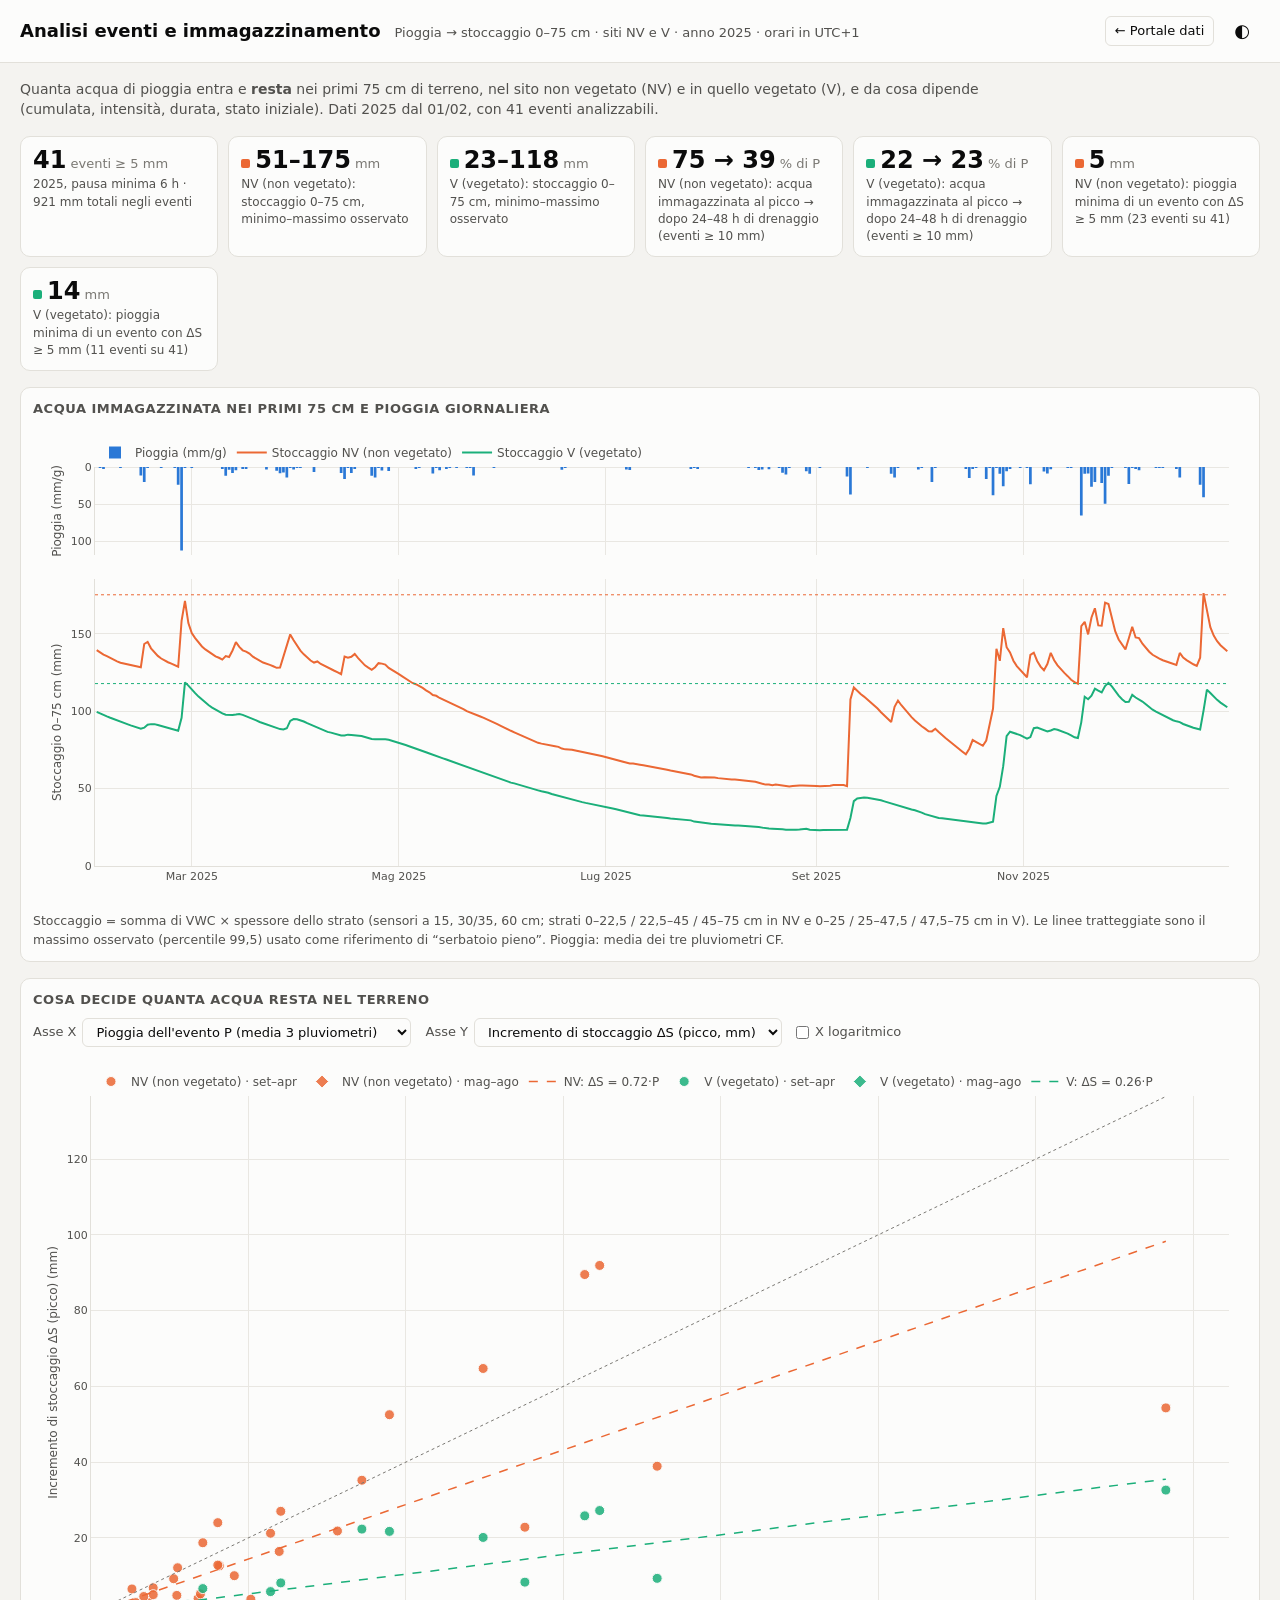
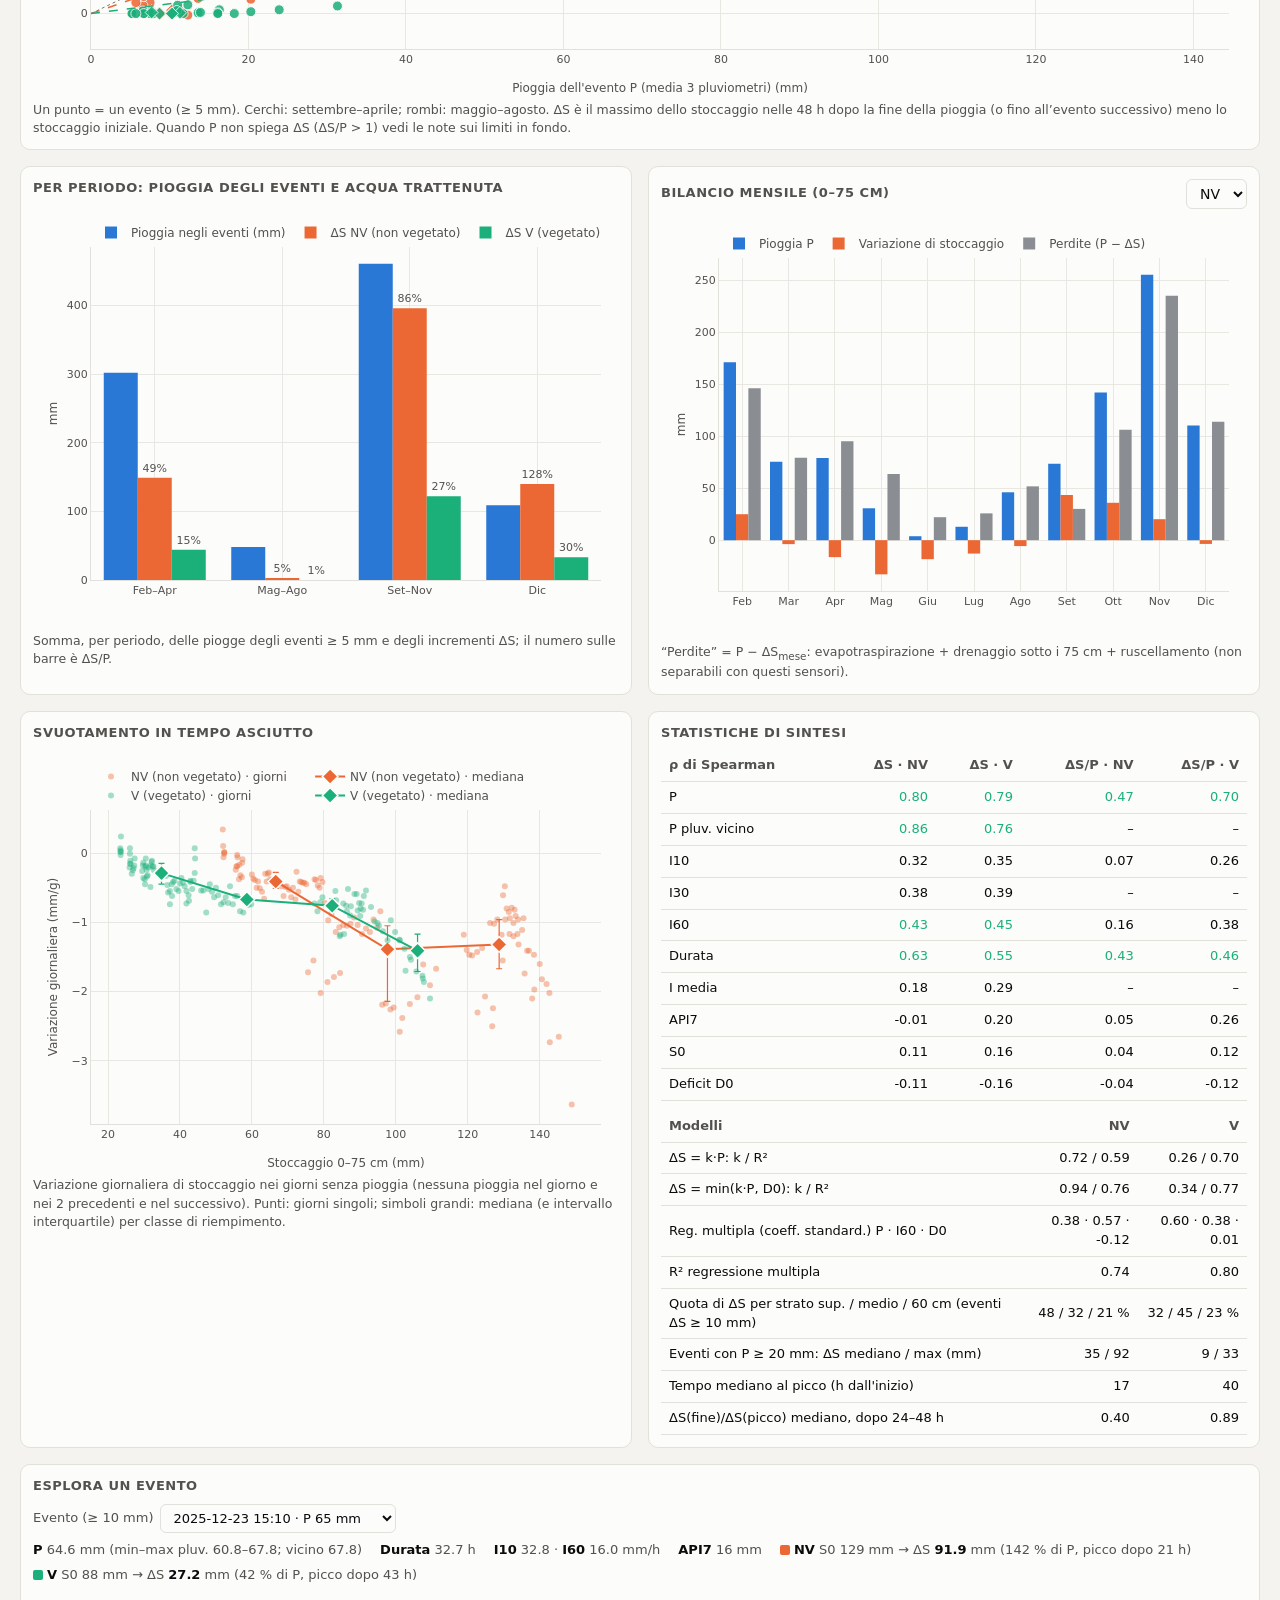
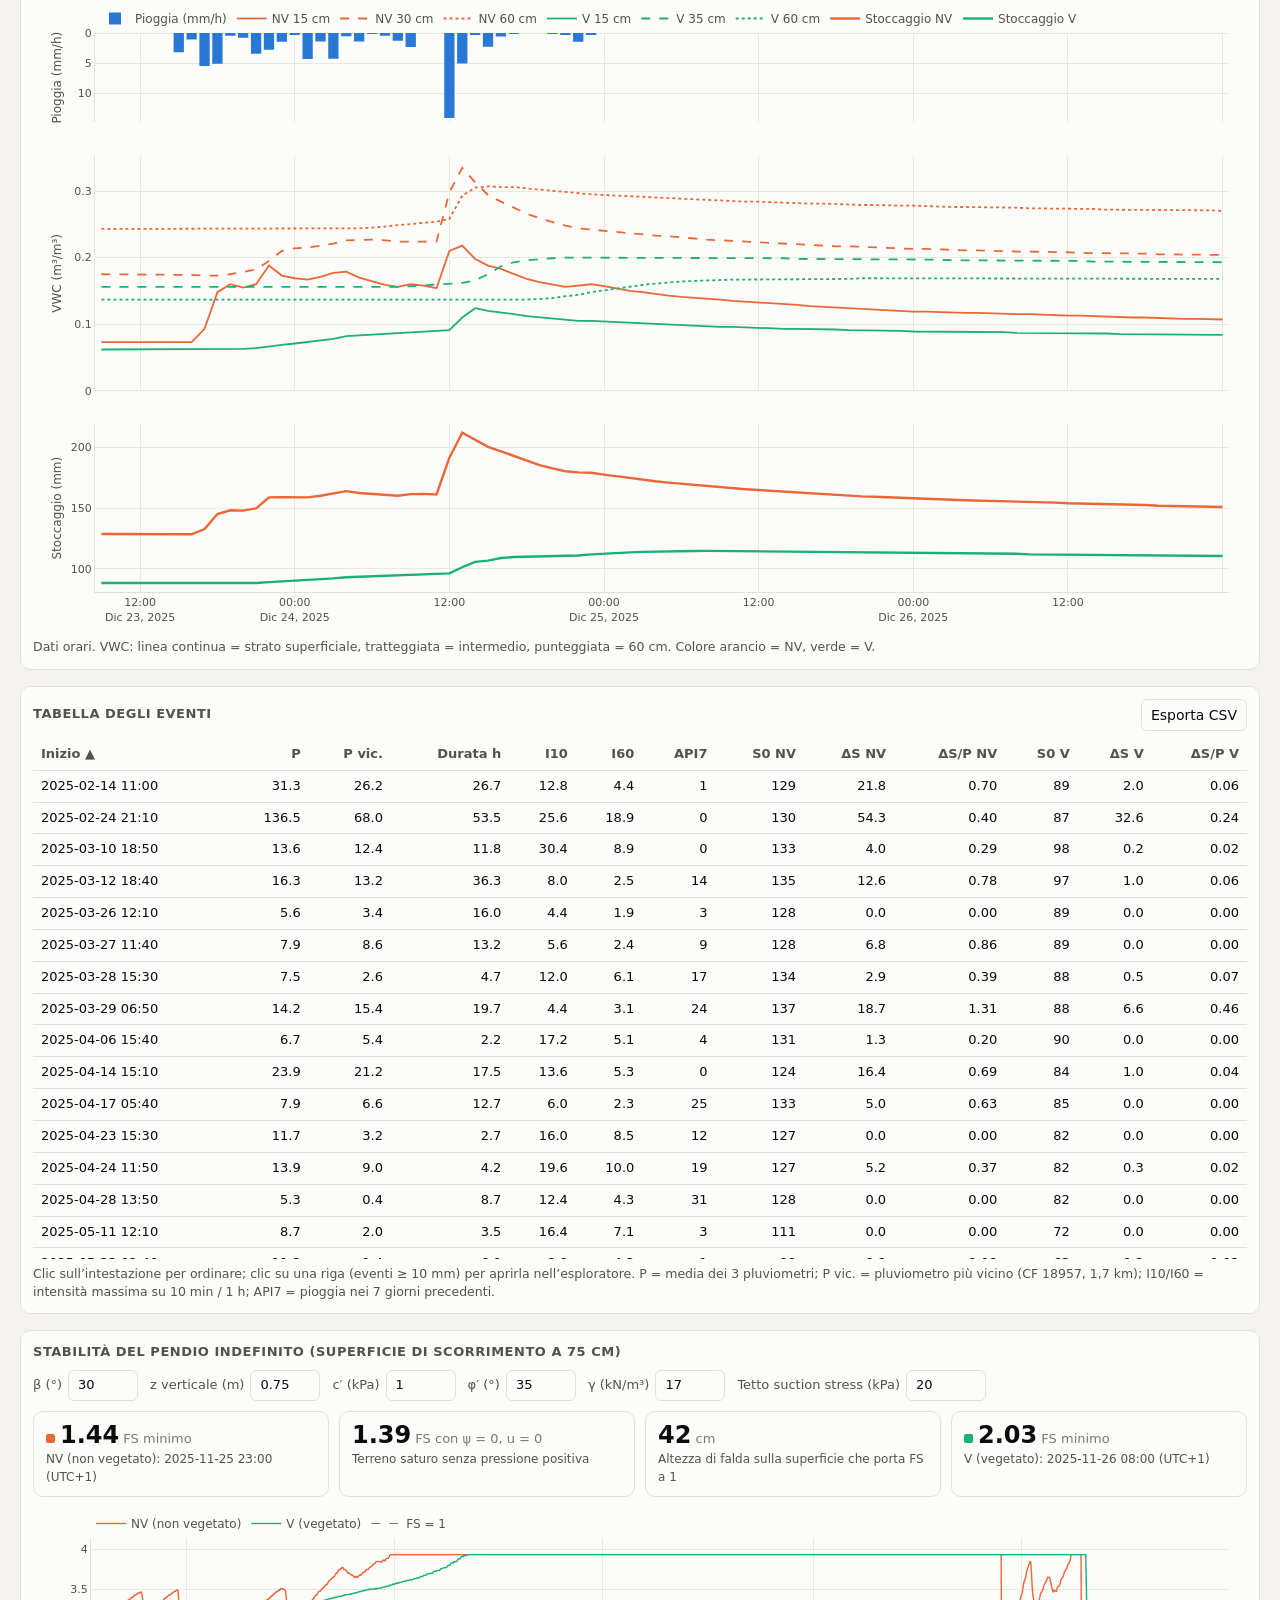
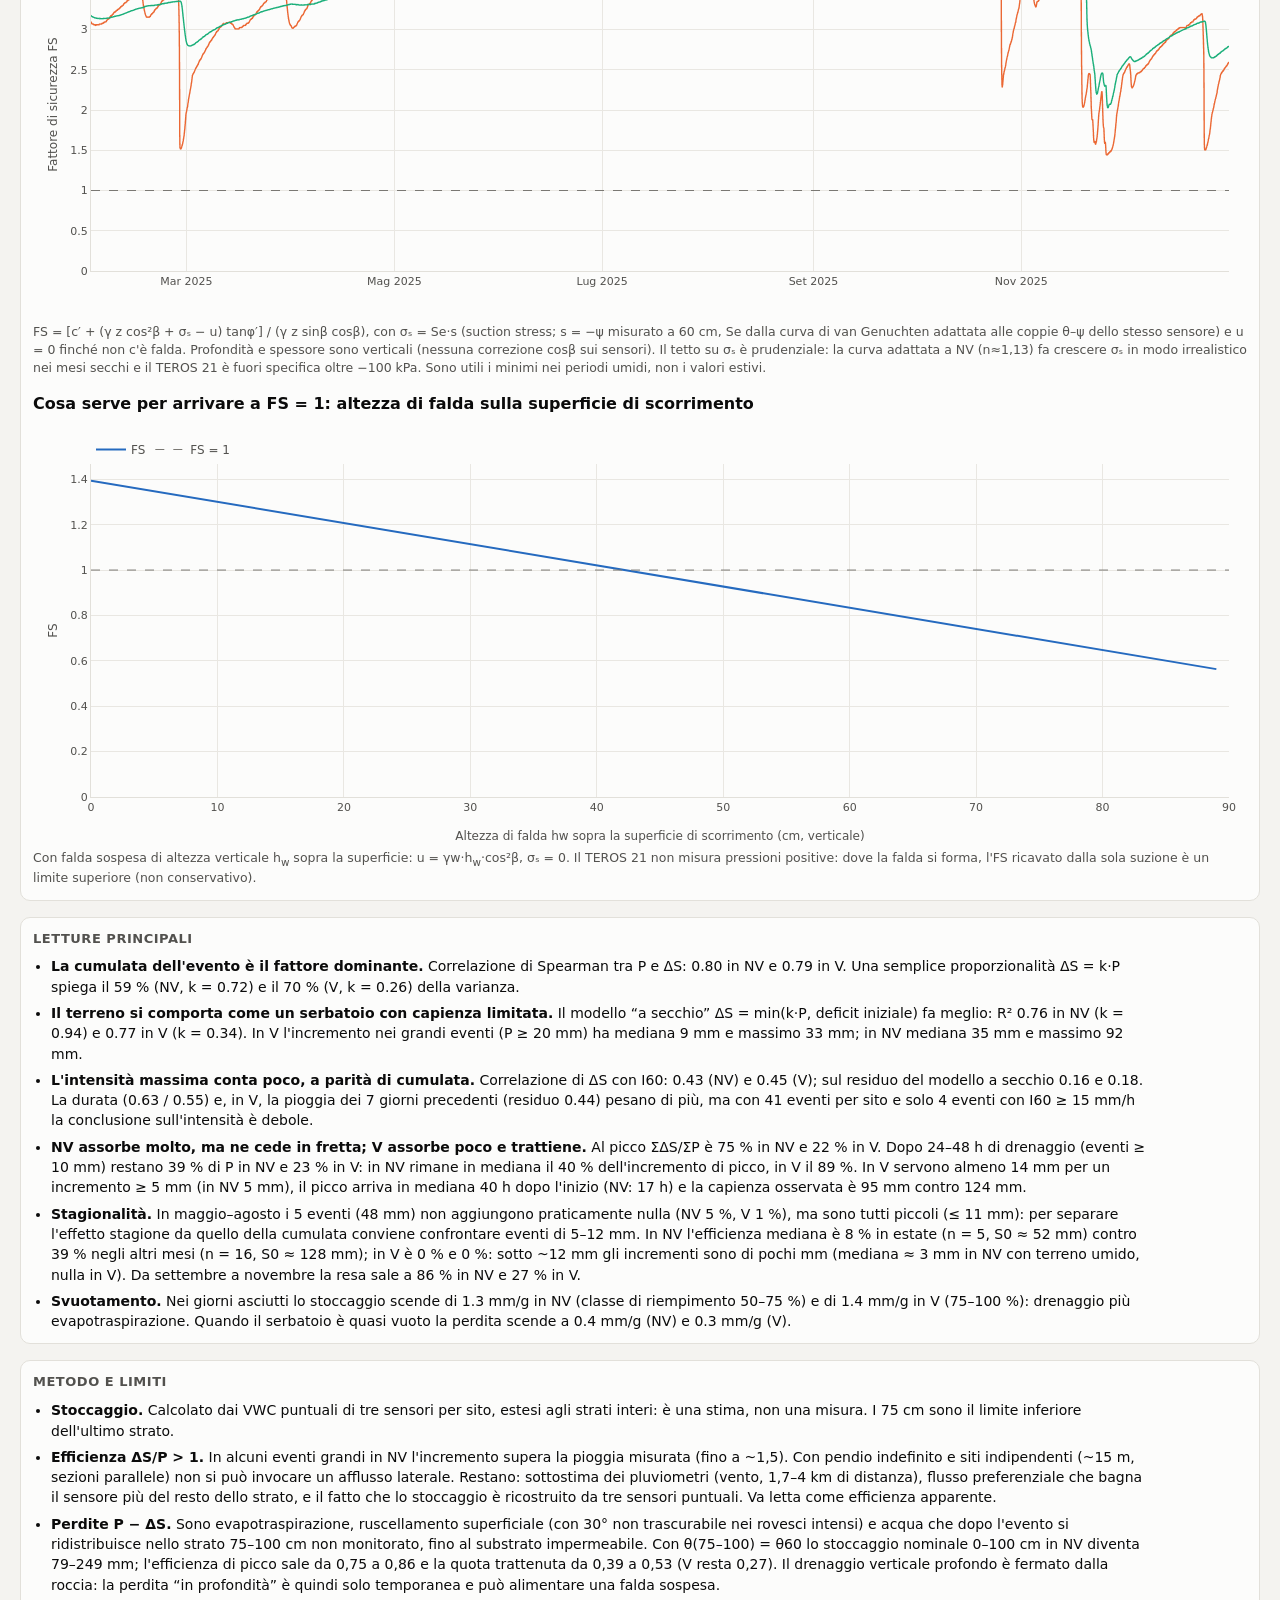
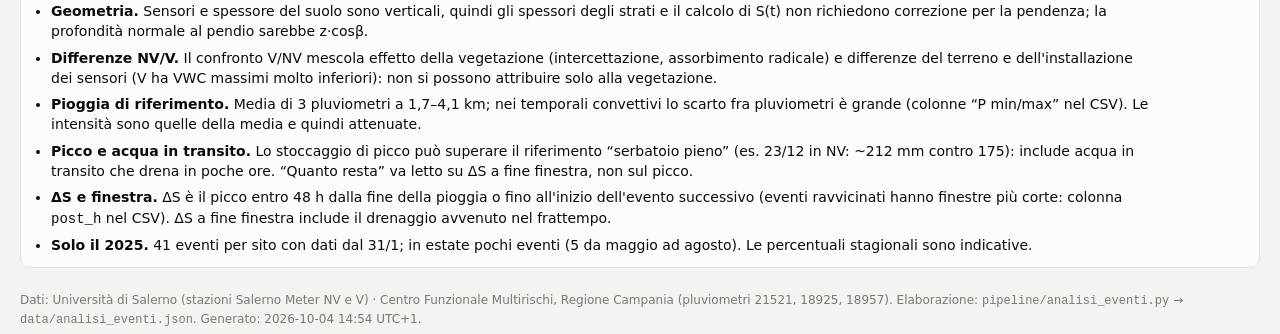
==== commit 3f34d552: "analisi: sezione stabilità pendio indefinito (FS), parametri VG, testi rivisti Co-Authored-By: Claud" ====
--- a/analisi.html
+++ b/analisi.html
@@ -127,6 +127,24 @@
   </section>
 
   <section class="panel">
+    <div class="panel-head"><h2>Stabilità del pendio indefinito (superficie di scorrimento a 75 cm)</h2></div>
+    <div class="ctrl" id="fsCtrl" style="display:flex;flex-wrap:wrap;gap:12px;align-items:end;margin-bottom:10px">
+      <label>β (°)<br><input id="fsB" type="number" value="30" step="1" min="1" max="60" style="width:70px"></label>
+      <label>z verticale (m)<br><input id="fsZ" type="number" value="0.75" step="0.05" min="0.1" max="2" style="width:70px"></label>
+      <label>c′ (kPa)<br><input id="fsC" type="number" value="1" step="0.5" min="0" style="width:70px"></label>
+      <label>φ′ (°)<br><input id="fsF" type="number" value="35" step="1" min="10" max="50" style="width:70px"></label>
+      <label>γ (kN/m³)<br><input id="fsG" type="number" value="17" step="0.5" min="10" max="25" style="width:70px"></label>
+      <label>Tetto suction stress (kPa)<br><input id="fsCap" type="number" value="20" step="5" min="0" style="width:80px"></label>
+    </div>
+    <div id="fsKpis" class="kpis"></div>
+    <div id="chFS" class="plot"></div>
+    <p class="note">FS = [c′ + (γ z cos²β + σₛ − u) tanφ′] / (γ z sinβ cosβ), con σₛ = Se·s (suction stress; s = −ψ misurato a 60 cm, Se dalla curva di van Genuchten adattata alle coppie θ–ψ dello stesso sensore) e u = 0 finché non c'è falda. Profondità e spessore sono verticali (nessuna correzione cosβ sui sensori). Il tetto su σₛ è prudenziale: la curva adattata a NV (n≈1,13) fa crescere σₛ in modo irrealistico nei mesi secchi e il TEROS 21 è fuori specifica oltre −100 kPa. Sono utili i minimi nei periodi umidi, non i valori estivi.</p>
+    <div class="panel-head" style="margin-top:14px"><h3 style="margin:0;font-size:1rem">Cosa serve per arrivare a FS = 1: altezza di falda sulla superficie di scorrimento</h3></div>
+    <div id="chHw" class="plot"></div>
+    <p class="note">Con falda sospesa di altezza verticale h<sub>w</sub> sopra la superficie: u = γw·h<sub>w</sub>·cos²β, σₛ = 0. Il TEROS 21 non misura pressioni positive: dove la falda si forma, l'FS ricavato dalla sola suzione è un limite superiore (non conservativo).</p>
+  </section>
+
+  <section class="panel">
     <div class="panel-head"><h2>Letture principali</h2></div>
     <ul class="find" id="findings"></ul>
   </section>
@@ -224,7 +242,9 @@
     $("findings").innerHTML = f.map((x) => `<li>${x}</li>`).join("");
     const L = [
       "<b>Stoccaggio.</b> Calcolato dai VWC puntuali di tre sensori per sito, estesi agli strati interi: è una stima, non una misura. I 75 cm sono il limite inferiore dell'ultimo strato.",
-      "<b>Efficienza ΔS/P &gt; 1.</b> In diversi eventi grandi in NV l'incremento supera la pioggia misurata (fino a ~1,5). Cause possibili, non separabili con questi dati: sottostima dei pluviometri (vento, ~1,7–4 km di distanza dal sito), afflussi laterali o ruscellamento verso il sito, flusso preferenziale che bagna il sensore più del resto dello strato. Va letta come efficienza apparente.",
+      "<b>Efficienza ΔS/P &gt; 1.</b> In alcuni eventi grandi in NV l'incremento supera la pioggia misurata (fino a ~1,5). Con pendio indefinito e siti indipendenti (~15 m, sezioni parallele) non si può invocare un afflusso laterale. Restano: sottostima dei pluviometri (vento, 1,7–4 km di distanza), flusso preferenziale che bagna il sensore più del resto dello strato, e il fatto che lo stoccaggio è ricostruito da tre sensori puntuali. Va letta come efficienza apparente.",
+      "<b>Perdite P − ΔS.</b> Sono evapotraspirazione, ruscellamento superficiale (con 30° non trascurabile nei rovesci intensi) e acqua che dopo l'evento si ridistribuisce nello strato 75–100 cm non monitorato, fino al substrato impermeabile. Con θ(75–100) = θ60 lo stoccaggio nominale 0–100 cm in NV diventa 79–249 mm; l'efficienza di picco sale da 0,75 a 0,86 e la quota trattenuta da 0,39 a 0,53 (V resta 0,27). Il drenaggio verticale profondo è fermato dalla roccia: la perdita “in profondità” è quindi solo temporanea e può alimentare una falda sospesa.",
+      "<b>Geometria.</b> Sensori e spessore del suolo sono verticali, quindi gli spessori degli strati e il calcolo di S(t) non richiedono correzione per la pendenza; la profondità normale al pendio sarebbe z·cosβ.",
       "<b>Differenze NV/V.</b> Il confronto V/NV mescola effetto della vegetazione (intercettazione, assorbimento radicale) e differenze del terreno e dell'installazione dei sensori (V ha VWC massimi molto inferiori): non si possono attribuire solo alla vegetazione.",
       "<b>Pioggia di riferimento.</b> Media di 3 pluviometri a 1,7–4,1 km; nei temporali convettivi lo scarto fra pluviometri è grande (colonne “P min/max” nel CSV). Le intensità sono quelle della media e quindi attenuate.",
       "<b>Picco e acqua in transito.</b> Lo stoccaggio di picco può superare il riferimento “serbatoio pieno” (es. 23/12 in NV: ~212 mm contro 175): include acqua in transito che drena in poche ore. “Quanto resta” va letto su ΔS a fine finestra, non sul picco.",
@@ -419,9 +439,51 @@
     a.download = "analisi_eventi.csv"; a.click(); URL.revokeObjectURL(a.href);
   }
 
+  // -------------------------------------------------------------- stabilità
+  const rad = (d) => (d * Math.PI) / 180;
+  function fsParams() {
+    const v = (id) => parseFloat($(id).value);
+    return { b: rad(v("fsB")), z: v("fsZ"), c: v("fsC"), f: rad(v("fsF")), g: v("fsG"), cap: v("fsCap"), gw: 9.81 };
+  }
+  function fsSeries(site, P) {
+    const S = J.slope[site], q = S.vg;
+    const sg = P.g * P.z * Math.cos(P.b) ** 2, ta = P.g * P.z * Math.sin(P.b) * Math.cos(P.b);
+    const fs = S.psi.map((p) => {
+      const s = Math.max(-p, 0.01);
+      const Se = (q.tr + (q.ts - q.tr) * Math.pow(1 + Math.pow(q.alpha * s, q.n), -(1 - 1 / q.n)) - q.tr) / (q.ts - q.tr);
+      const ss = Math.min(Se * s, P.cap);
+      return (P.c + (sg + ss) * Math.tan(P.f)) / ta;
+    });
+    return { t: S.t, fs, sg, ta };
+  }
+  function chFS() {
+    const P = fsParams(), tr = [], kp = [];
+    ["NV", "V"].forEach((s) => {
+      const r = fsSeries(s, P);
+      let imin = 0; r.fs.forEach((x, i) => { if (x < r.fs[imin]) imin = i; });
+      tr.push({ type: "scattergl", mode: "lines", x: r.t, y: r.fs, name: SITE[s].name, line: { color: css(SITE[s].c), width: 1.4 },
+        hovertemplate: "%{x}<br>FS %{y:.2f}<extra>" + s + "</extra>" });
+      kp.push(`<div class="kpi"><div class="v"><span class="sw" style="background:${css(SITE[s].c)}"></span>${fmt(r.fs[imin], 2)}<small> FS minimo</small></div><div class="l">${SITE[s].name}: ${r.t[imin].replace("T", " ")} (UTC+1)</div></div>`);
+      if (s === "NV") { const c0 = (P.c + r.sg * Math.tan(P.f)) / r.ta, w = (r.sg - (r.ta - P.c) / Math.tan(P.f)) / (P.gw * Math.cos(P.b) ** 2);
+        kp.push(`<div class="kpi"><div class="v">${fmt(c0, 2)}<small> FS con ψ = 0, u = 0</small></div><div class="l">Terreno saturo senza pressione positiva</div></div>`);
+        kp.push(`<div class="kpi"><div class="v">${fmt(w * 100, 0)}<small> cm</small></div><div class="l">Altezza di falda sulla superficie che porta FS a 1</div></div>`); }
+    });
+    $("fsKpis").innerHTML = kp.join("");
+    tr.push({ type: "scatter", mode: "lines", x: [J.slope.NV.t[0], J.slope.NV.t.slice(-1)[0]], y: [1, 1], name: "FS = 1", line: { color: css("--muted"), dash: "dash", width: 1 }, hoverinfo: "skip" });
+    plot("chFS", tr, base({ yaxis: ax({ title: { text: "Fattore di sicurezza FS", font: { color: css("--text-2"), size: 12 } }, rangemode: "tozero" }), xaxis: ax({ type: "date" }), hovermode: "x unified" }));
+    // FS in funzione di hw
+    const hw = [], fh = [];
+    for (let h = 0; h <= 0.9; h += 0.01) { hw.push(h * 100);
+      const u = P.gw * h * Math.cos(P.b) ** 2; const sg = P.g * P.z * Math.cos(P.b) ** 2, ta = P.g * P.z * Math.sin(P.b) * Math.cos(P.b);
+      fh.push((P.c + Math.max(sg - u, 0) * Math.tan(P.f)) / ta); }
+    plot("chHw", [{ type: "scatter", mode: "lines", x: hw, y: fh, name: "FS", line: { color: css("--accent"), width: 2 } },
+      { type: "scatter", mode: "lines", x: [0, 90], y: [1, 1], name: "FS = 1", line: { color: css("--muted"), dash: "dash", width: 1 }, hoverinfo: "skip" }],
+      base({ xaxis: ax({ title: { text: "Altezza di falda hw sopra la superficie di scorrimento (cm, verticale)", font: { color: css("--text-2"), size: 12 } } }), yaxis: ax({ title: { text: "FS", font: { color: css("--text-2"), size: 12 } }, rangemode: "tozero" }) }));
+  }
+
   // -------------------------------------------------------------- avvio
   function renderAll() {
-    chStorage(); scatter(); chSeason(); chMonthly(); chDry(); chEvent();
+    chStorage(); scatter(); chSeason(); chMonthly(); chDry(); chEvent(); chFS();
   }
   async function init() {
     if (window.Plotly) {
@@ -442,6 +504,7 @@
     renderKpis(); renderText(); renderStats(); buildRows(); renderTable(); fillEvSel(); renderAll();
     $("xSel").onchange = $("ySel").onchange = $("logX").onchange = scatter;
     $("mSite").onchange = chMonthly; $("evSel").onchange = chEvent; $("csvBtn").onclick = exportCsv;
+    ["fsB", "fsZ", "fsC", "fsF", "fsG", "fsCap"].forEach((i) => { $(i).oninput = chFS; });
     $("themeBtn").onclick = () => {
       const dark = getComputedStyle(document.documentElement).colorScheme === "dark";
       document.documentElement.dataset.theme = dark ? "light" : "dark";
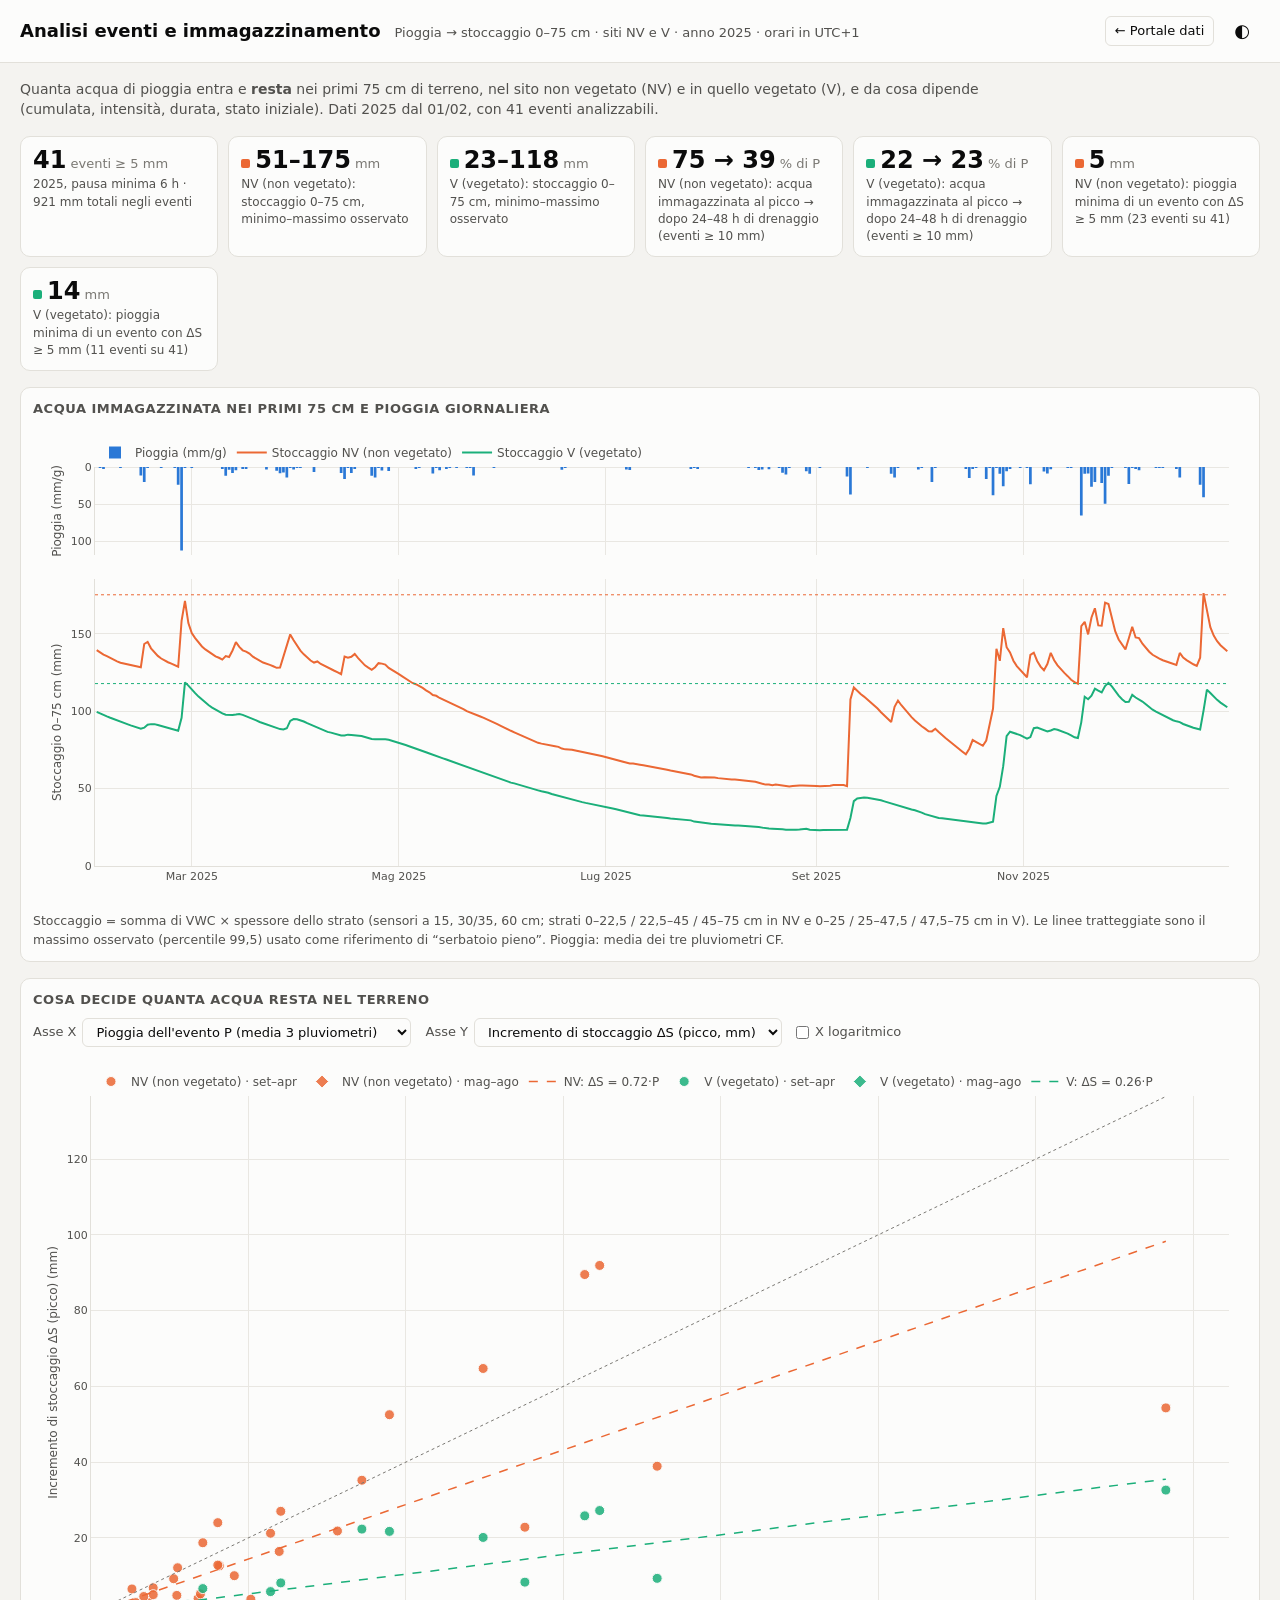
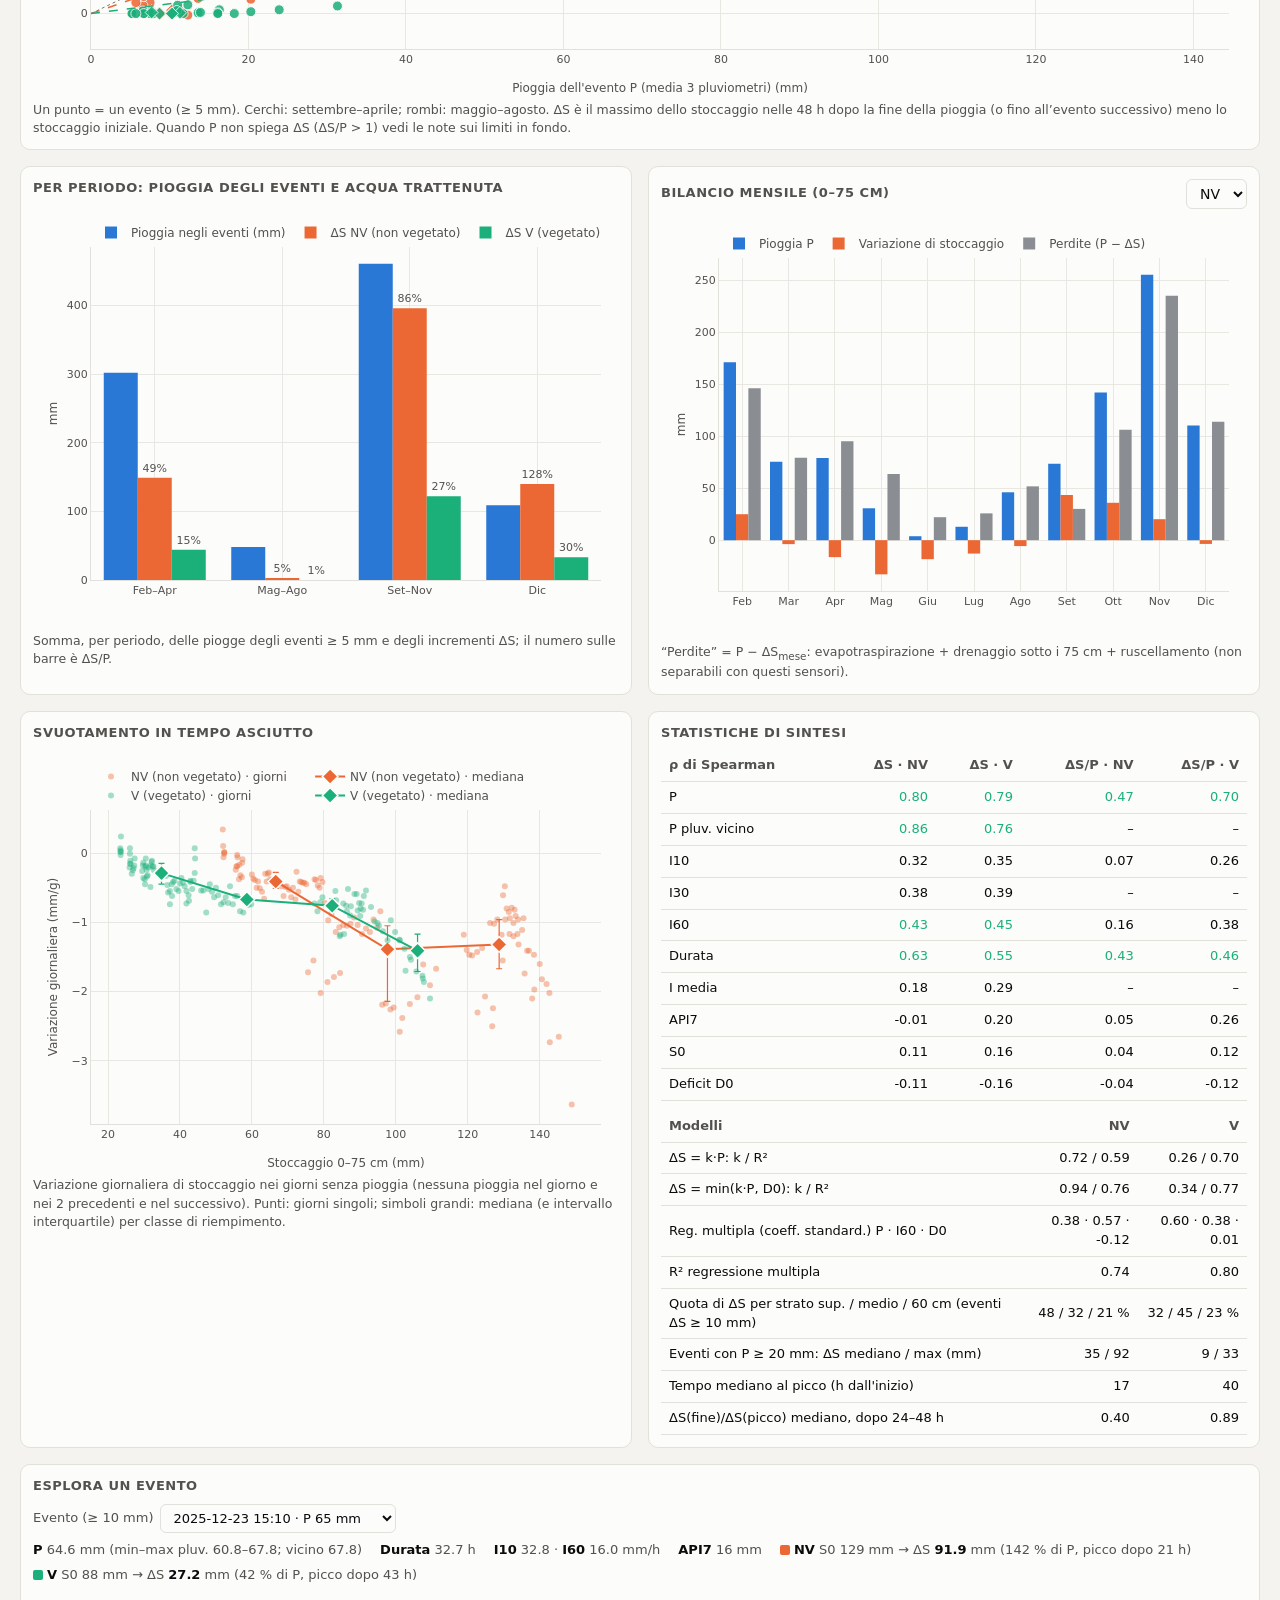
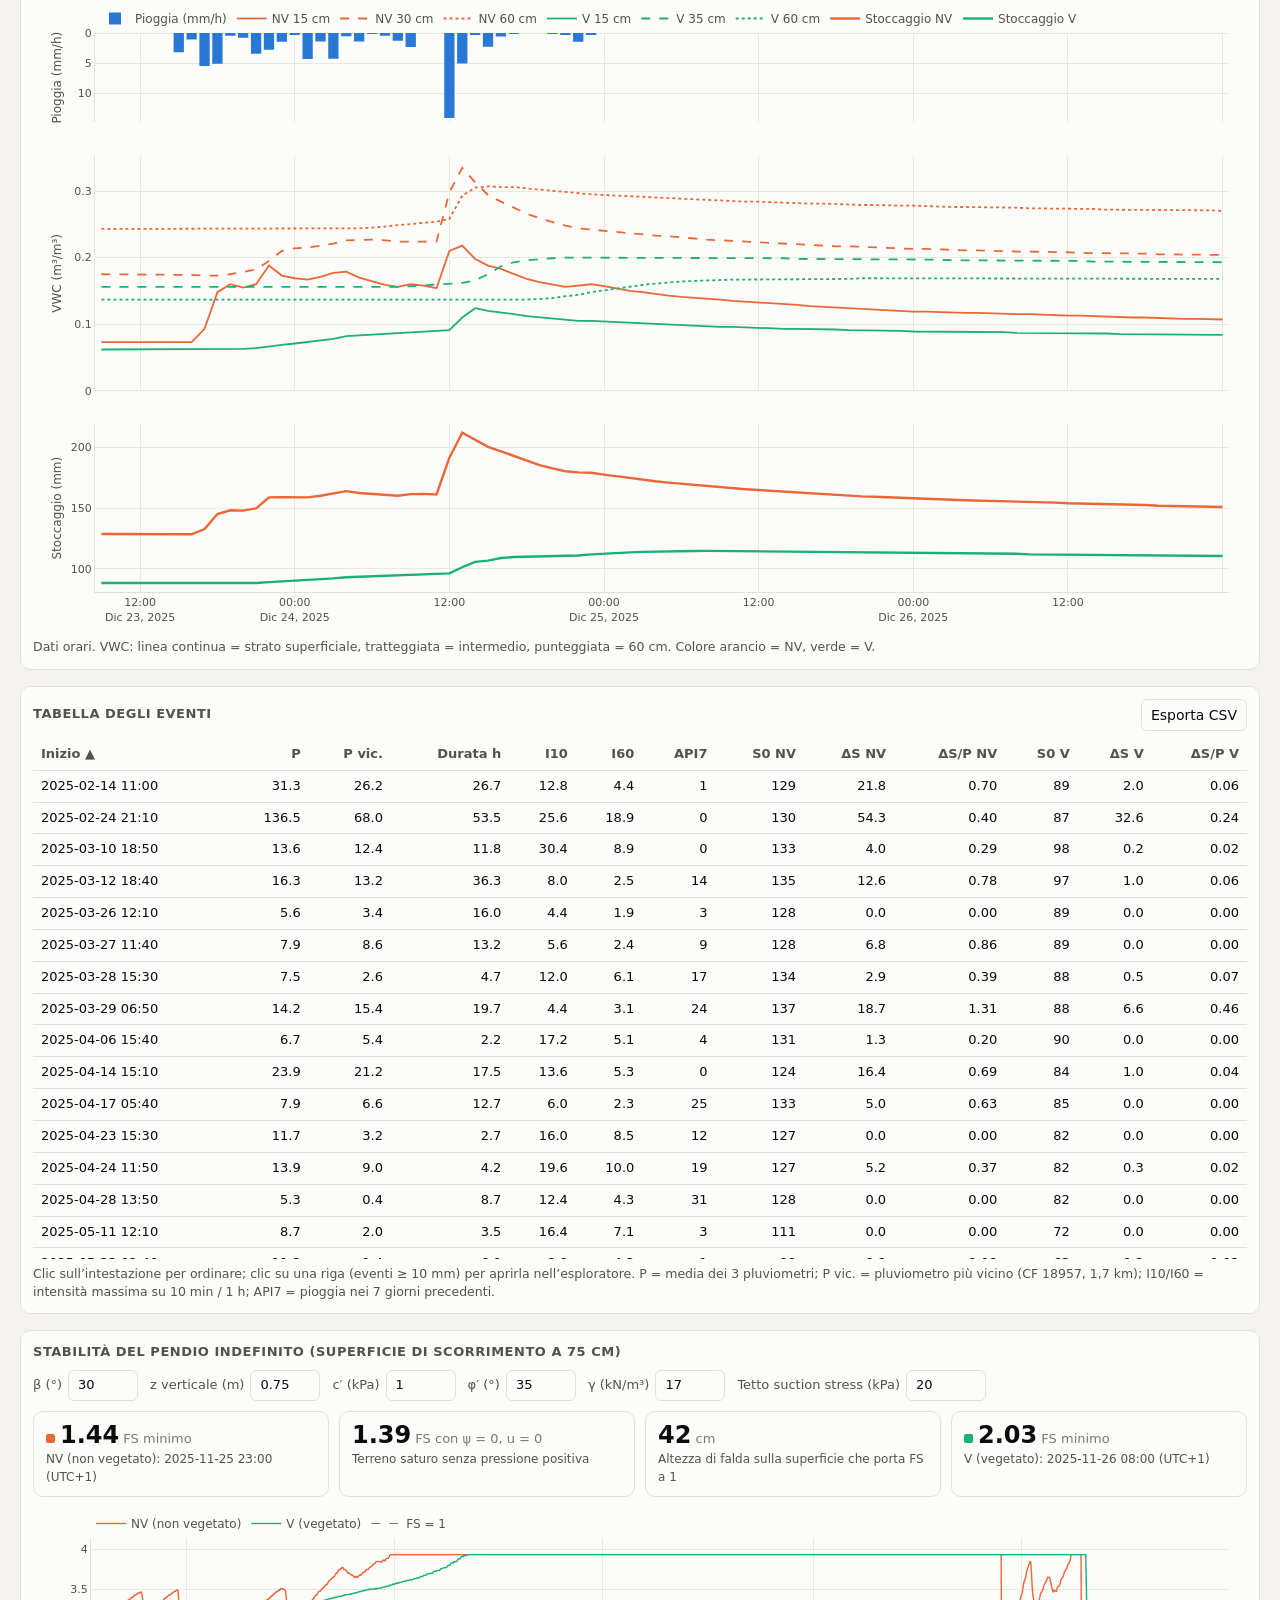
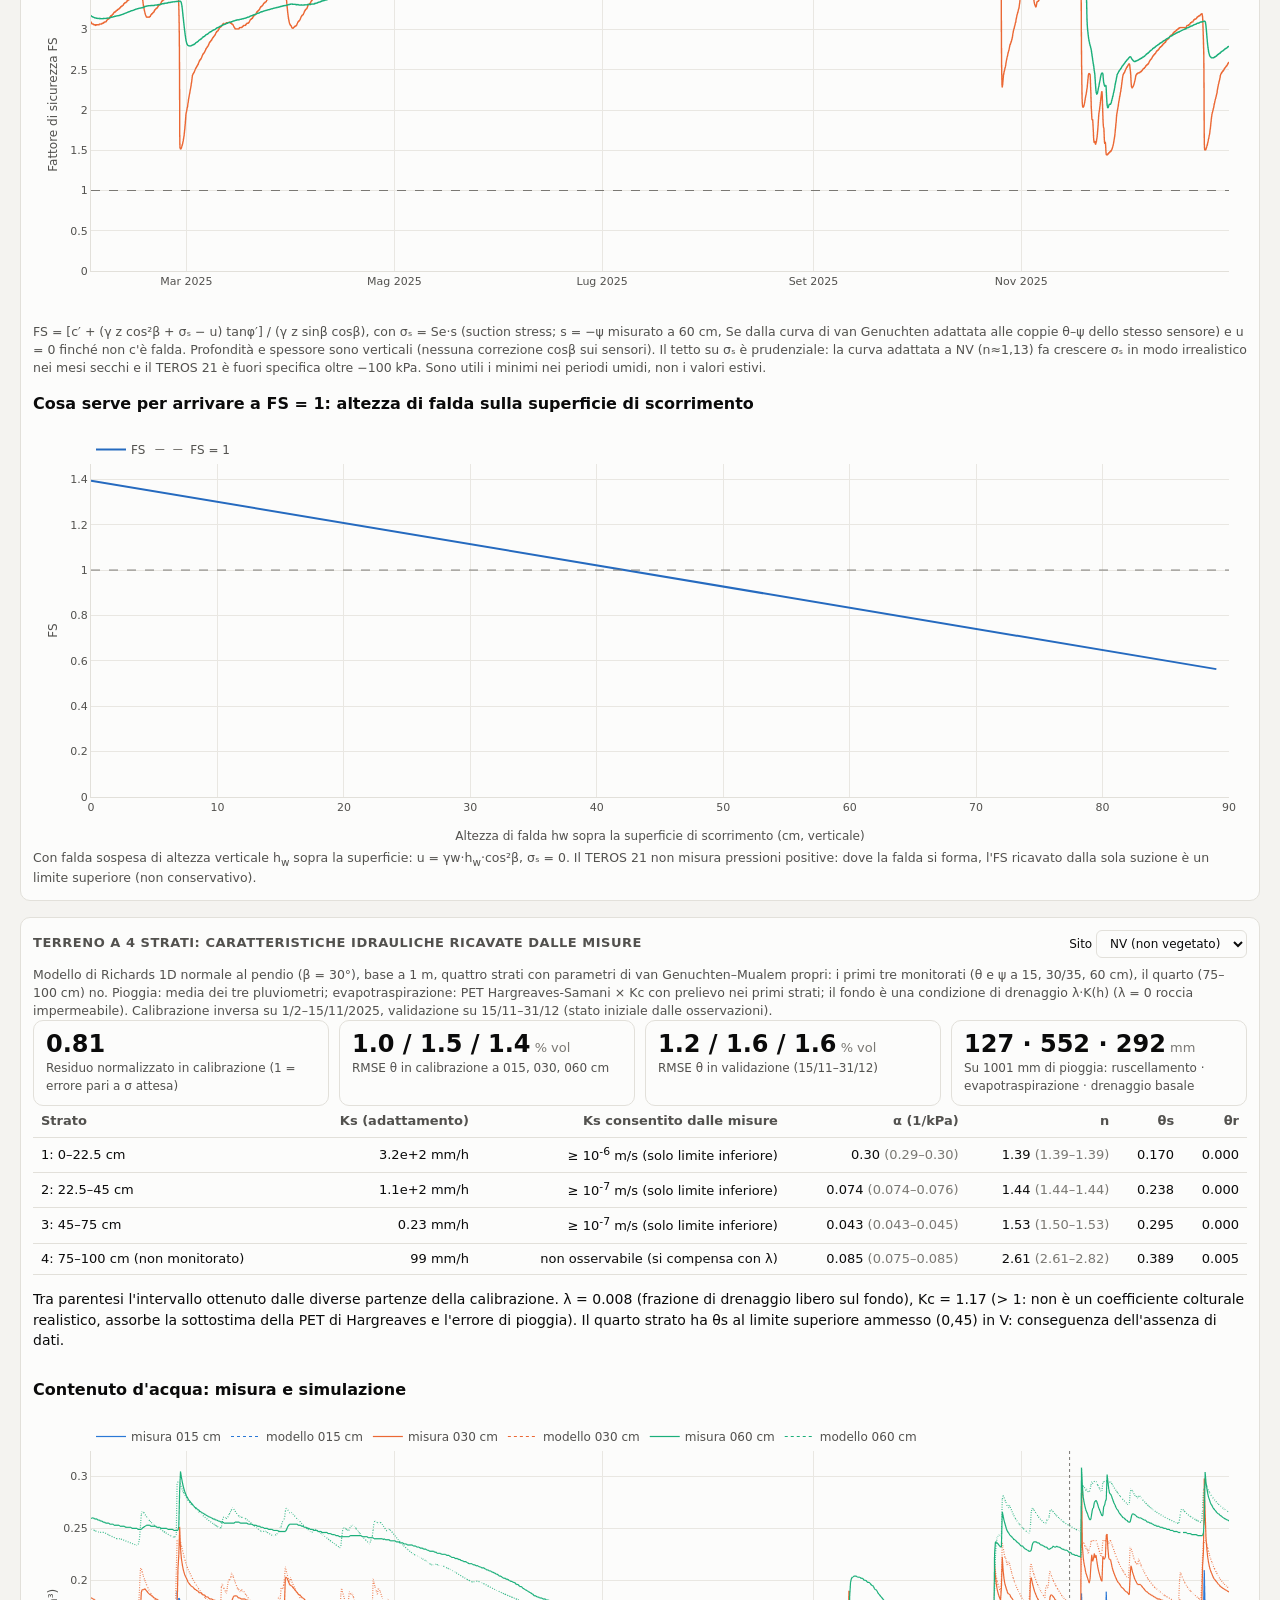
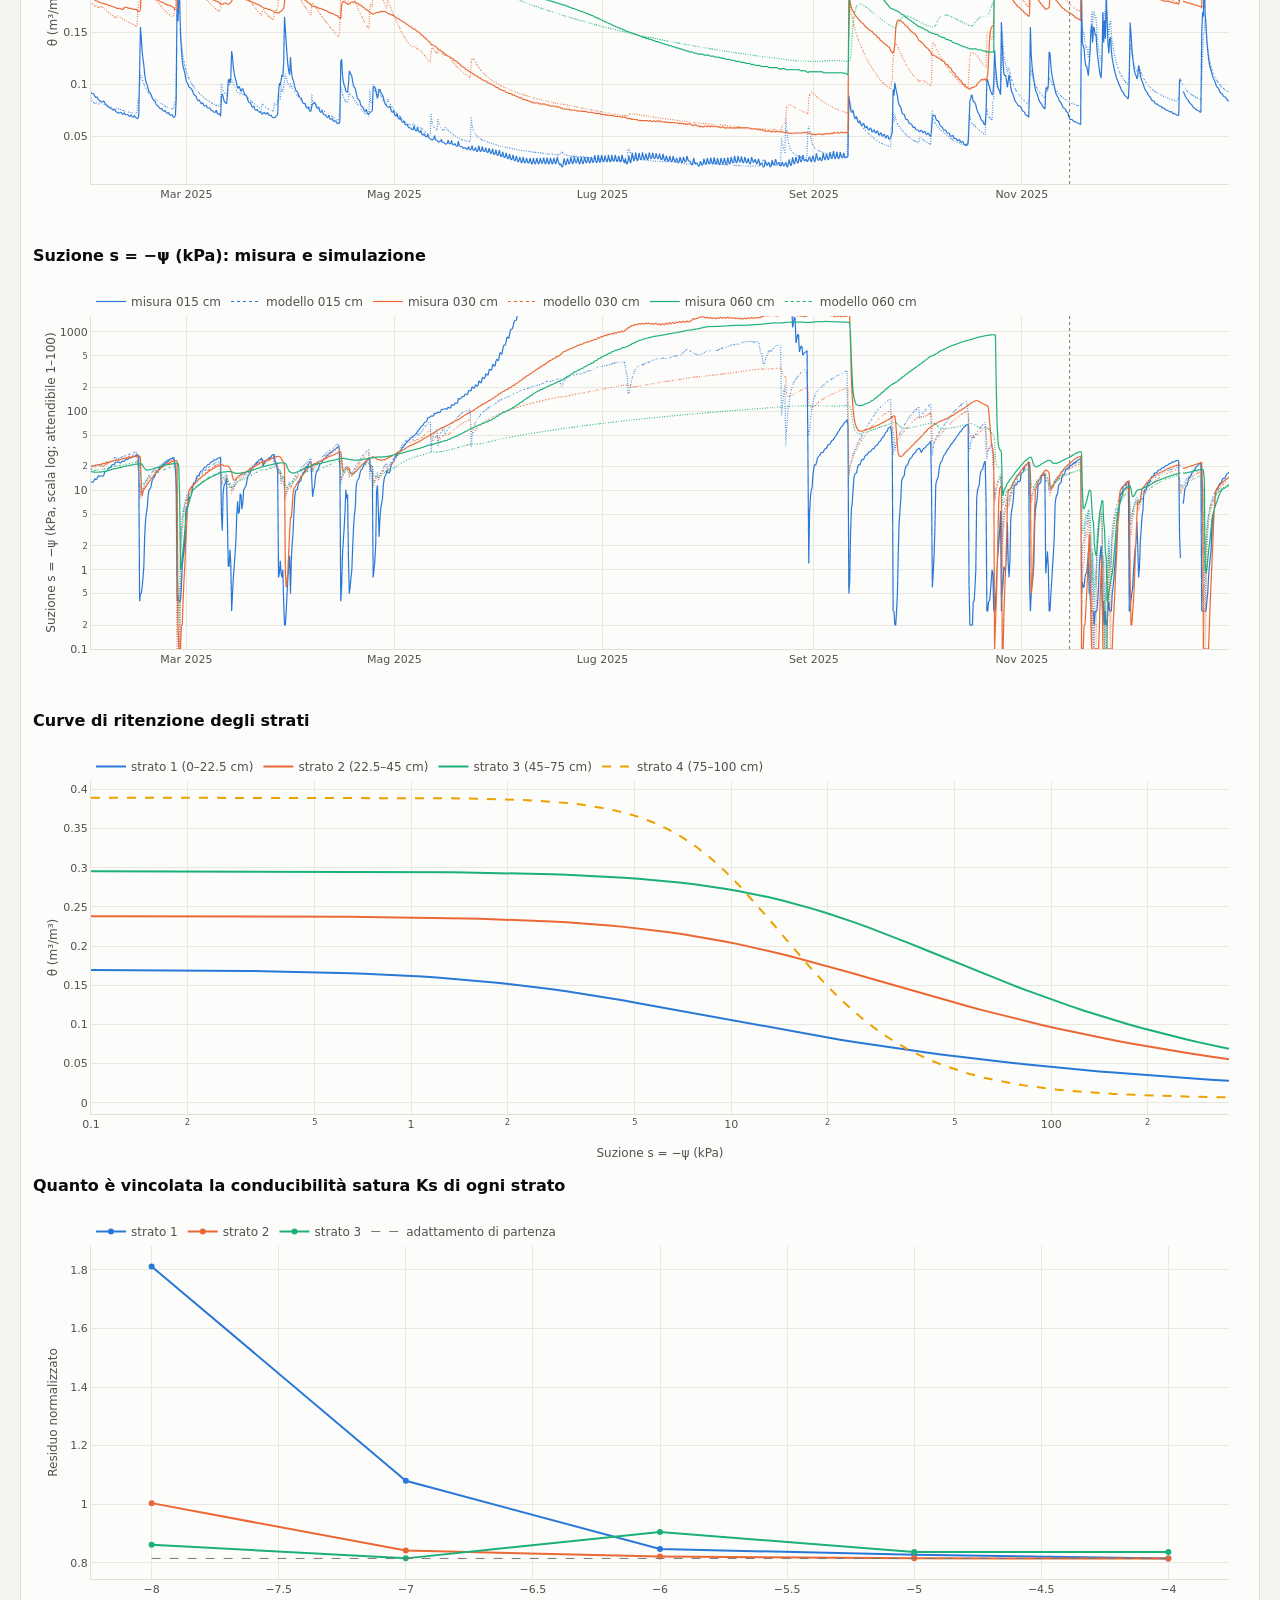
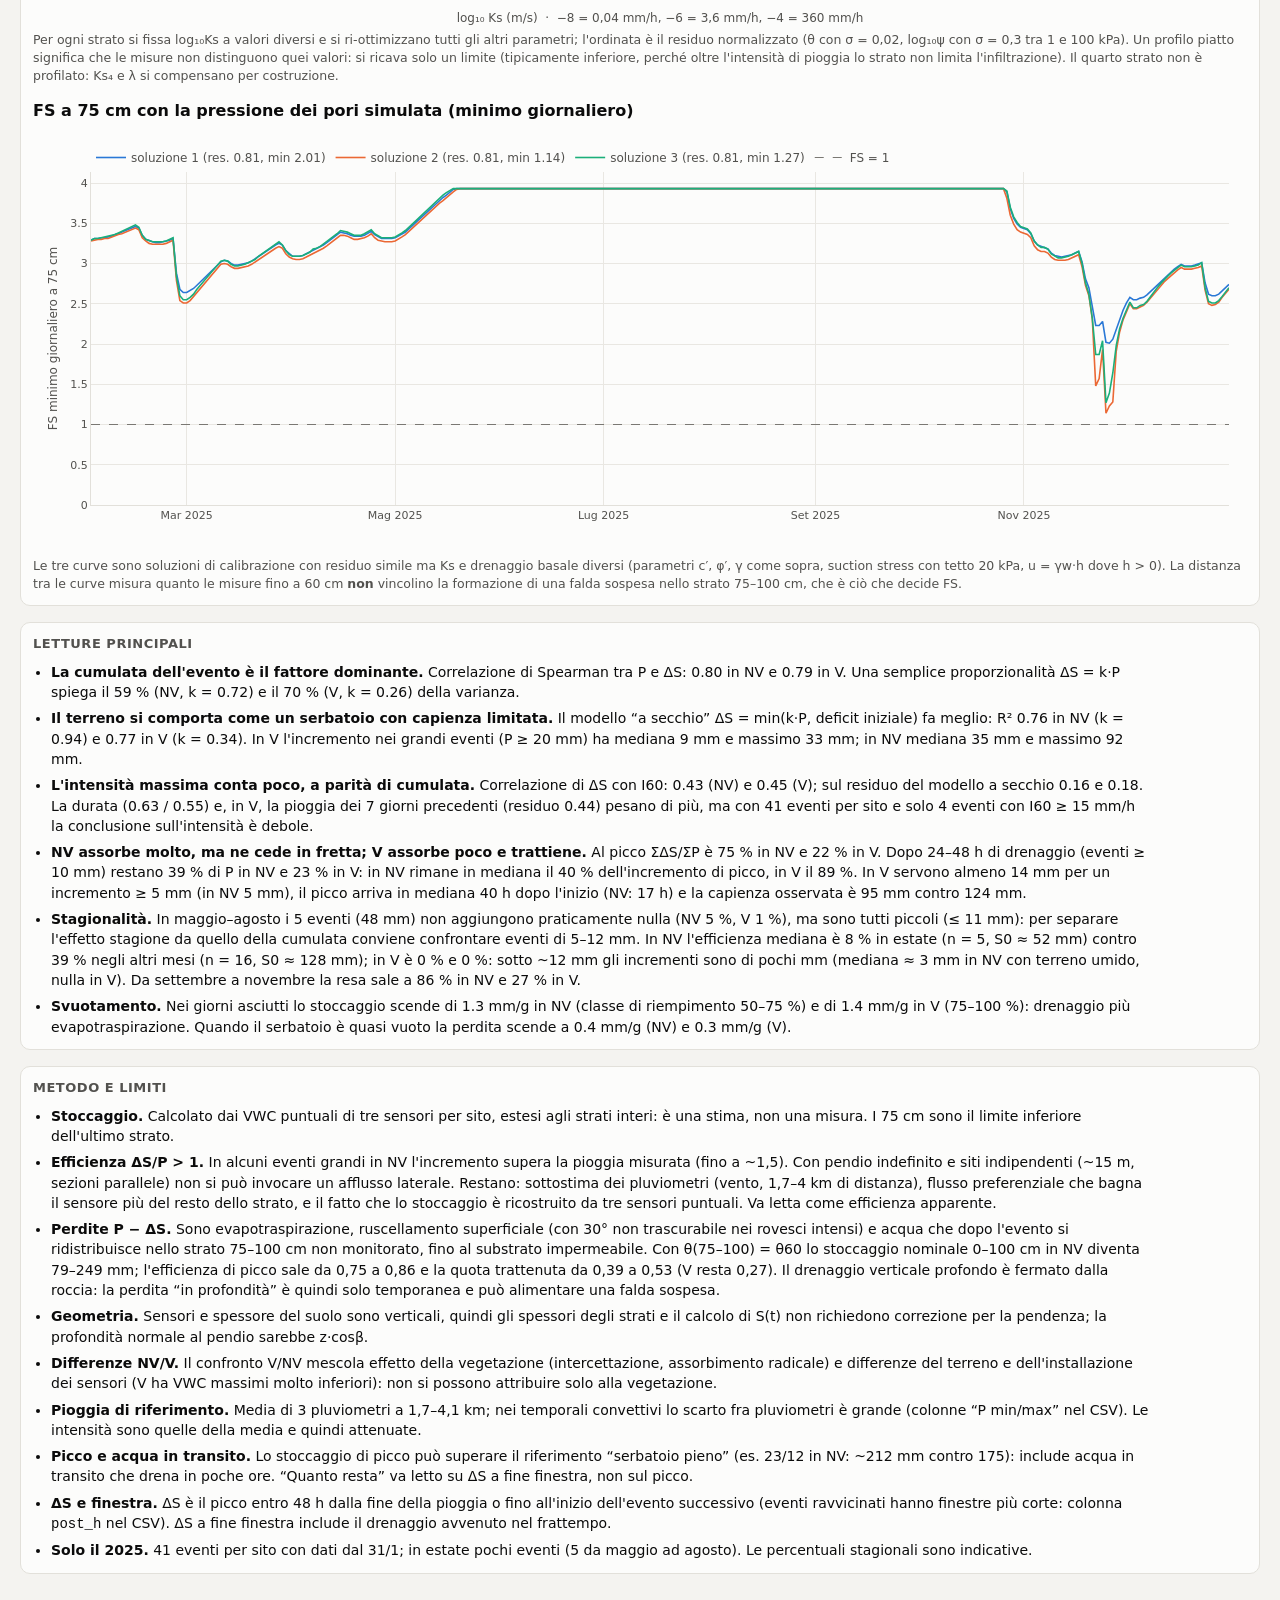
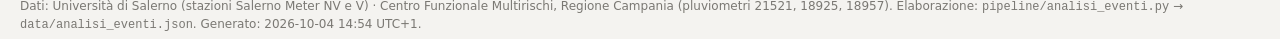
==== commit e28a7524: "Modello Richards a 4 strati, calibrazione, profili di identificabilità di Ks e FS con pressione dei " ====
--- a/analisi.html
+++ b/analisi.html
@@ -145,6 +145,26 @@
   </section>
 
   <section class="panel">
+    <div class="panel-head"><h2>Terreno a 4 strati: caratteristiche idrauliche ricavate dalle misure</h2>
+      <label class="small">Sito <select id="rSite"><option value="NV">NV (non vegetato)</option><option value="V">V (vegetato)</option></select></label></div>
+    <p class="note" style="margin-top:0">Modello di Richards 1D normale al pendio (β = 30°), base a 1 m, quattro strati con parametri di van Genuchten–Mualem propri: i primi tre monitorati (θ e ψ a 15, 30/35, 60 cm), il quarto (75–100 cm) no. Pioggia: media dei tre pluviometri; evapotraspirazione: PET Hargreaves-Samani × Kc con prelievo nei primi strati; il fondo è una condizione di drenaggio λ·K(h) (λ = 0 roccia impermeabile). Calibrazione inversa su 1/2–15/11/2025, validazione su 15/11–31/12 (stato iniziale dalle osservazioni).</p>
+    <div id="rKpis" class="kpis"></div>
+    <div id="rTable" style="overflow-x:auto"></div>
+    <div class="panel-head" style="margin-top:14px"><h3 style="margin:0;font-size:1rem">Contenuto d'acqua: misura e simulazione</h3></div>
+    <div id="chRth" class="plot"></div>
+    <div class="panel-head" style="margin-top:14px"><h3 style="margin:0;font-size:1rem">Suzione s = −ψ (kPa): misura e simulazione</h3></div>
+    <div id="chRps" class="plot"></div>
+    <div class="panel-head" style="margin-top:14px"><h3 style="margin:0;font-size:1rem">Curve di ritenzione degli strati</h3></div>
+    <div id="chRret" class="plot"></div>
+    <div class="panel-head" style="margin-top:14px"><h3 style="margin:0;font-size:1rem">Quanto è vincolata la conducibilità satura Ks di ogni strato</h3></div>
+    <div id="chRprof" class="plot"></div>
+    <p class="note">Per ogni strato si fissa log₁₀Ks a valori diversi e si ri-ottimizzano tutti gli altri parametri; l'ordinata è il residuo normalizzato (θ con σ = 0,02, log₁₀ψ con σ = 0,3 tra 1 e 100 kPa). Un profilo piatto significa che le misure non distinguono quei valori: si ricava solo un limite (tipicamente inferiore, perché oltre l'intensità di pioggia lo strato non limita l'infiltrazione). Il quarto strato non è profilato: Ks₄ e λ si compensano per costruzione.</p>
+    <div class="panel-head" style="margin-top:14px"><h3 style="margin:0;font-size:1rem">FS a 75 cm con la pressione dei pori simulata (minimo giornaliero)</h3></div>
+    <div id="chRfs" class="plot"></div>
+    <p class="note">Le tre curve sono soluzioni di calibrazione con residuo simile ma Ks e drenaggio basale diversi (parametri c′, φ′, γ come sopra, suction stress con tetto 20 kPa, u = γw·h dove h &gt; 0). La distanza tra le curve misura quanto le misure fino a 60 cm <b>non</b> vincolino la formazione di una falda sospesa nello strato 75–100 cm, che è ciò che decide FS.</p>
+  </section>
+
+  <section class="panel">
     <div class="panel-head"><h2>Letture principali</h2></div>
     <ul class="find" id="findings"></ul>
   </section>
@@ -481,9 +501,74 @@
       base({ xaxis: ax({ title: { text: "Altezza di falda hw sopra la superficie di scorrimento (cm, verticale)", font: { color: css("--text-2"), size: 12 } } }), yaxis: ax({ title: { text: "FS", font: { color: css("--text-2"), size: 12 } }, rangemode: "tozero" }) }));
   }
 
+  // -------------------------------------------------------------- modello a 4 strati
+  const VGθ = (s, q) => { const m = 1 - 1 / q.n; return q.tr + (q.ts - q.tr) * Math.pow(1 + Math.pow(q.al * s, q.n), -m); };
+  const LCOL = ["--s1", "--s2", "--s3", "--s4"];
+  function rParams(d) { return d.params.map((p) => ({ Ks: Math.pow(10, p.lks), lks: p.lks, al_m: Math.pow(10, p.la), n: p.n, ts: p.ts, tr: p.tr })); }
+  function ksRange(site, L) {
+    const pr = J.prof && J.prof[site]; if (!pr || !pr.grid["L" + L]) return null;
+    const g = pr.grid["L" + L], best = Math.min(pr.best_rms, ...Object.values(pr.grid).flat().map((r) => r.rms)), ok = g.filter((r) => r.rms <= best + 0.035).map((r) => r.lks);
+    if (!ok.length) return null;
+    const a = Math.min(...ok), b = Math.max(...ok), pw = (v) => "10<sup>" + v + "</sup>";
+    if (a <= -8 && b >= -4) return "non vincolato";
+    if (b >= -4) return "≥ " + pw(a) + " m/s (solo limite inferiore)";
+    if (a <= -8) return "≤ " + pw(b) + " m/s (solo limite superiore)";
+    return pw(a) + " – " + pw(b) + " m/s";
+  }
+  function chRichards() {
+    const site = $("rSite").value, d = J.r4 && J.r4[site]; if (!d) { $("rTable").innerHTML = "<p class='note'>Dati del modello non disponibili.</p>"; return; }
+    const S = SITE[site], dep = J.params.depths[site], sr = d.series, P = rParams(d);
+    const st = d.starts.slice().sort((a, b) => a.rms - b.rms), bestx = st[0].x;
+    $("rKpis").innerHTML = [
+      `<div class="kpi"><div class="v">${fmt(d.rms_norm, 2)}</div><div class="l">Residuo normalizzato in calibrazione (1 = errore pari a σ attesa)</div></div>`,
+      `<div class="kpi"><div class="v">${dep.map((x) => fmt(d.rmse_theta_cal[x] * 100, 1)).join(" / ")}<small> % vol</small></div><div class="l">RMSE θ in calibrazione a ${dep.join(", ")} cm</div></div>`,
+      `<div class="kpi"><div class="v">${dep.map((x) => fmt(d.rmse_theta_val[x] * 100, 1)).join(" / ")}<small> % vol</small></div><div class="l">RMSE θ in validazione (15/11–31/12)</div></div>`,
+      `<div class="kpi"><div class="v">${fmt((d.balance.runoff_mm) , 0)} · ${fmt(d.balance.aet_mm, 0)} · ${fmt(d.balance.leak_mm, 0)}<small> mm</small></div><div class="l">Su ${fmt(d.balance.P_mm, 0)} mm di pioggia: ruscellamento · evapotraspirazione · drenaggio basale</div></div>`,
+    ].join("");
+    // tabella parametri
+    const lay = d.layers_cm, spread = (k, j) => { const v = st.map((s) => s.x[k * 5 + j]); return [Math.min(...v), Math.max(...v)]; };
+    let h = `<table class="stats"><thead><tr><th>Strato</th><th>Ks (adattamento)</th><th>Ks consentito dalle misure</th><th>α (1/kPa)</th><th>n</th><th>θs</th><th>θr</th></tr></thead><tbody>`;
+    P.forEach((p, k) => {
+      const sp = spread(k, 1), sn = spread(k, 2);
+      const rng = k < 3 ? (ksRange(site, k + 1) || "–") : "non osservabile (si compensa con λ)";
+      h += `<tr><td>${k + 1}: ${lay[k]}–${lay[k + 1]} cm${k === 3 ? " (non monitorato)" : ""}</td><td>${(p.Ks * 3.6e6).toPrecision(2)} mm/h</td><td>${rng}</td>
+        <td>${(p.al_m / 9.81).toPrecision(2)} <span class="muted">(${(Math.pow(10, sp[0]) / 9.81).toPrecision(2)}–${(Math.pow(10, sp[1]) / 9.81).toPrecision(2)})</span></td>
+        <td>${fmt(p.n, 2)} <span class="muted">(${fmt(sn[0], 2)}–${fmt(sn[1], 2)})</span></td><td>${fmt(p.ts, 3)}</td><td>${fmt(p.tr, 3)}</td></tr>`;
+    });
+    h += `</tbody></table><p class="note">Tra parentesi l'intervallo ottenuto dalle diverse partenze della calibrazione. λ = ${fmt(d.lambda, 3)} (frazione di drenaggio libero sul fondo), Kc = ${fmt(d.kc, 2)}${d.kc > 1 ? " (&gt; 1: non è un coefficiente colturale realistico, assorbe la sottostima della PET di Hargreaves e l'errore di pioggia)" : ""}. Il quarto strato ha θs al limite superiore ammesso (0,45) in V: conseguenza dell'assenza di dati.</p>`;
+    $("rTable").innerHTML = h;
+    // serie
+    const t = sr.t, vline = { type: "line", x0: "2025-11-15", x1: "2025-11-15", y0: 0, y1: 1, yref: "paper", line: { color: css("--muted"), dash: "dot", width: 1 } };
+    const tr1 = [], tr2 = [];
+    dep.forEach((dd, i) => {
+      const c = css(LCOL[i]);
+      tr1.push({ type: "scattergl", mode: "lines", x: t, y: sr["th_o_" + dd], name: "misura " + dd + " cm", line: { color: c, width: 1.2 }, connectgaps: false });
+      tr1.push({ type: "scattergl", mode: "lines", x: t, y: sr["th_m_" + dd], name: "modello " + dd + " cm", line: { color: c, width: 1.2, dash: "dot" } });
+      tr2.push({ type: "scattergl", mode: "lines", x: t, y: sr["ps_o_" + dd].map((v) => (v == null ? null : Math.max(-v, 0.1))), name: "misura " + dd + " cm", line: { color: c, width: 1.2 } });
+      tr2.push({ type: "scattergl", mode: "lines", x: t, y: sr["ps_m_" + dd].map((v) => Math.max(-v, 0.1)), name: "modello " + dd + " cm", line: { color: c, width: 1.2, dash: "dot" } });
+    });
+    plot("chRth", tr1, base({ xaxis: ax({ type: "date" }), yaxis: ax({ title: { text: "θ (m³/m³)", font: { color: css("--text-2"), size: 12 } } }), shapes: [vline], hovermode: "x unified" }));
+    plot("chRps", tr2, base({ xaxis: ax({ type: "date" }), yaxis: ax({ title: { text: "Suzione s = −ψ (kPa, scala log; attendibile 1–100)", font: { color: css("--text-2"), size: 12 } }, type: "log", range: [-1, 3.2] }), shapes: [vline], hovermode: "x unified" }));
+    // ritenzione
+    const ss = Array.from({ length: 80 }, (_, i) => Math.pow(10, -1 + i * 0.045)), tr3 = [];
+    P.forEach((p, k) => { const q = { n: p.n, ts: p.ts, tr: p.tr, al: p.al_m / 9.81 };
+      tr3.push({ type: "scatter", mode: "lines", x: ss, y: ss.map((s) => VGθ(s, q)), name: `strato ${k + 1} (${lay[k]}–${lay[k + 1]} cm)`, line: { color: css(LCOL[k]), width: 2, dash: k === 3 ? "dash" : "solid" } }); });
+    plot("chRret", tr3, base({ xaxis: ax({ type: "log", title: { text: "Suzione s = −ψ (kPa)", font: { color: css("--text-2"), size: 12 } } }), yaxis: ax({ title: { text: "θ (m³/m³)", font: { color: css("--text-2"), size: 12 } } }) }));
+    // profilo Ks
+    const pr = J.prof && J.prof[site], tr4 = [];
+    if (pr) Object.keys(pr.grid).forEach((k, i) => { const g = pr.grid[k];
+      tr4.push({ type: "scatter", mode: "lines+markers", x: g.map((r) => r.lks), y: g.map((r) => r.rms), name: "strato " + k.slice(1), line: { color: css(LCOL[i]), width: 2 } }); });
+    tr4.push({ type: "scatter", mode: "lines", x: [-8, -4], y: [pr ? pr.best_rms : 0, pr ? pr.best_rms : 0], name: "adattamento di partenza", line: { color: css("--muted"), dash: "dash", width: 1 }, hoverinfo: "skip" });
+    plot("chRprof", tr4, base({ xaxis: ax({ title: { text: "log₁₀ Ks (m/s)  ·  −8 = 0,04 mm/h, −6 = 3,6 mm/h, −4 = 360 mm/h", font: { color: css("--text-2"), size: 12 } } }), yaxis: ax({ title: { text: "Residuo normalizzato", font: { color: css("--text-2"), size: 12 } } }) }));
+    // FS
+    const tr5 = d.fs.map((f, i) => ({ type: "scatter", mode: "lines", x: f.t, y: f.z75.daily_min, name: `soluzione ${i + 1} (res. ${fmt(f.rms, 2)}, min ${fmt(f.z75.fs_min, 2)})`, line: { color: css(LCOL[i]), width: 1.6 } }));
+    tr5.push({ type: "scatter", mode: "lines", x: [d.fs[0].t[0], d.fs[0].t.slice(-1)[0]], y: [1, 1], name: "FS = 1", line: { color: css("--muted"), dash: "dash", width: 1 }, hoverinfo: "skip" });
+    plot("chRfs", tr5, base({ xaxis: ax({ type: "date" }), yaxis: ax({ title: { text: "FS minimo giornaliero a 75 cm", font: { color: css("--text-2"), size: 12 } }, rangemode: "tozero" }), hovermode: "x unified" }));
+  }
+
   // -------------------------------------------------------------- avvio
   function renderAll() {
-    chStorage(); scatter(); chSeason(); chMonthly(); chDry(); chEvent(); chFS();
+    chStorage(); scatter(); chSeason(); chMonthly(); chDry(); chEvent(); chFS(); chRichards();
   }
   async function init() {
     if (window.Plotly) {
@@ -499,6 +584,12 @@
       return;
     }
     EV = J.events;
+    J.r4 = {}; J.prof = {};
+    await Promise.all(["NV", "V"].flatMap((s) => [
+      fetch(`data/richards4_${s}.json`).then((r) => (r.ok ? r.json() : null)).then((x) => { if (x) J.r4[s] = x; }).catch(() => {}),
+      fetch(`data/richards4_profile_${s}.json`).then((r) => (r.ok ? r.json() : null)).then((x) => { if (x) J.prof[s] = x; }).catch(() => {}),
+    ]));
+    $("rSite").onchange = chRichards;
     $("xSel").innerHTML = Object.entries(XV).map(([k, v]) => `<option value="${k}">${v[0]}</option>`).join("");
     $("xSel").value = "P";
     renderKpis(); renderText(); renderStats(); buildRows(); renderTable(); fillEvSel(); renderAll();
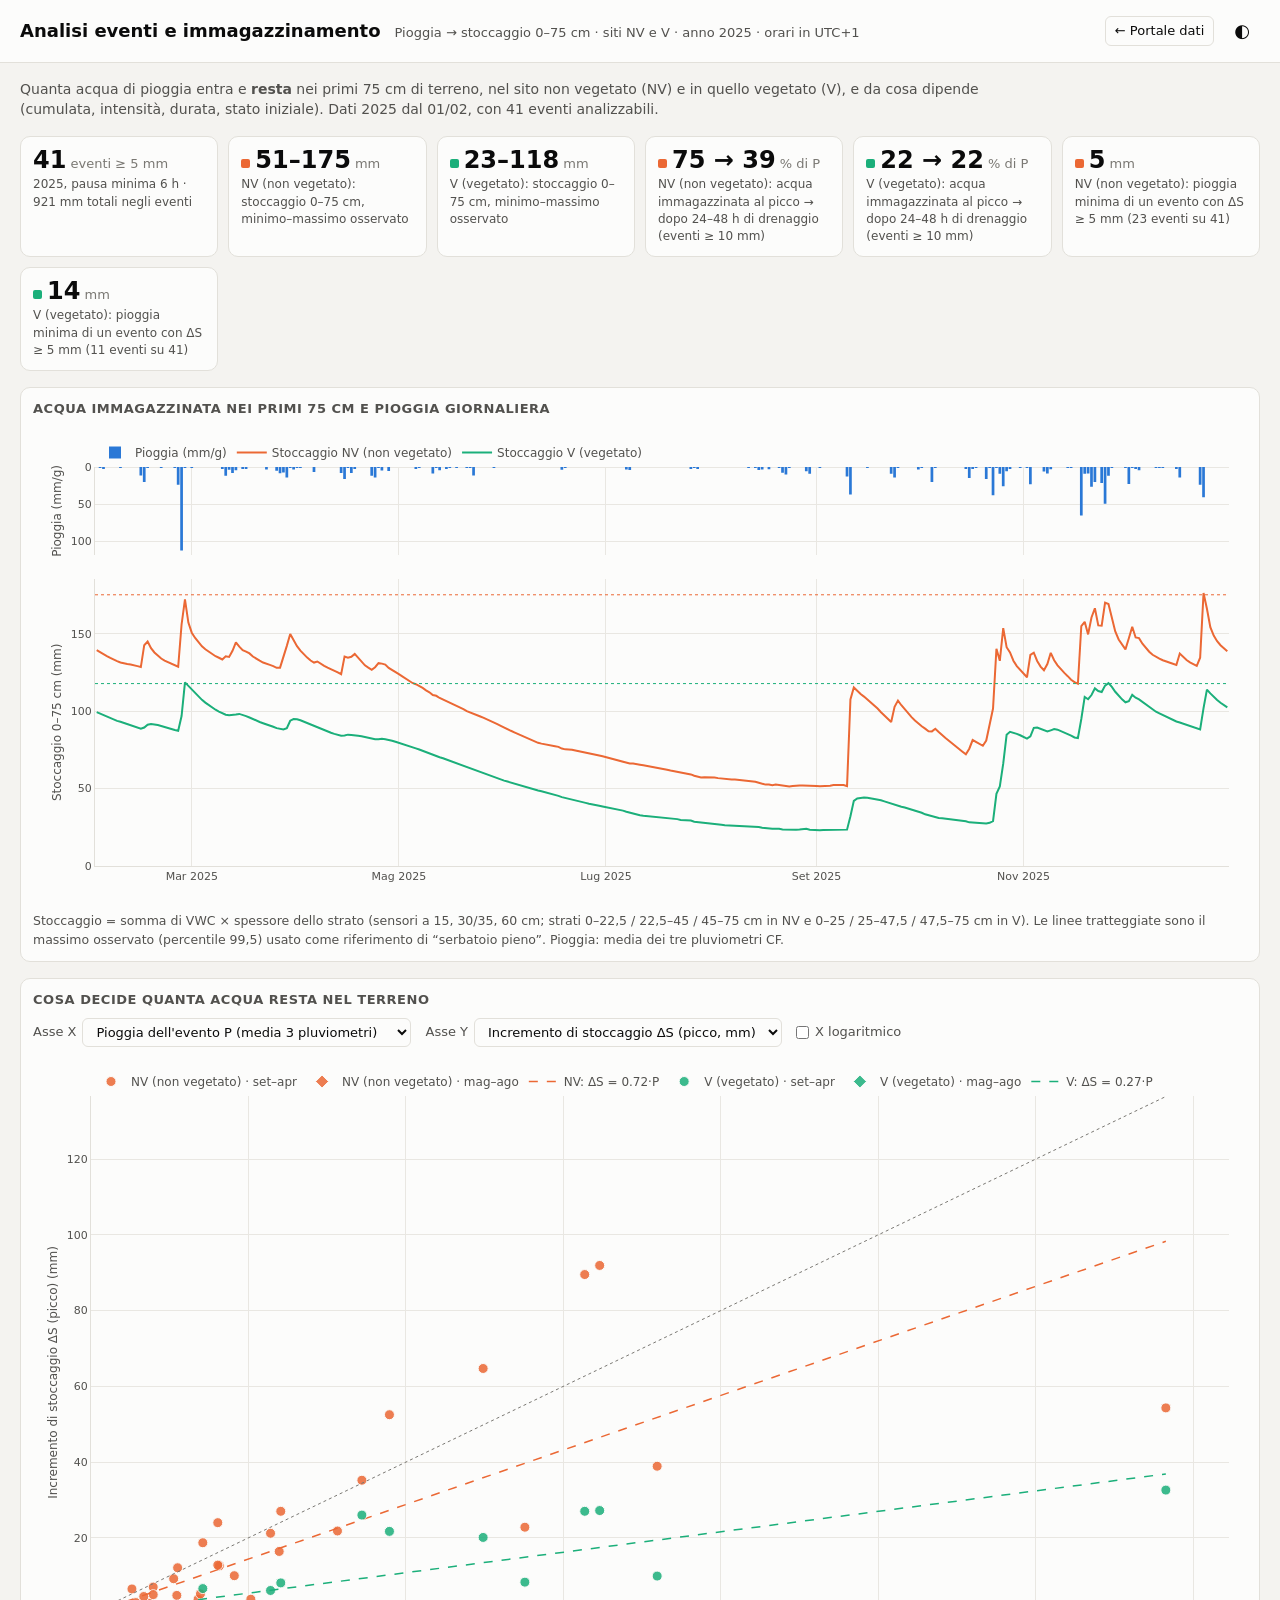
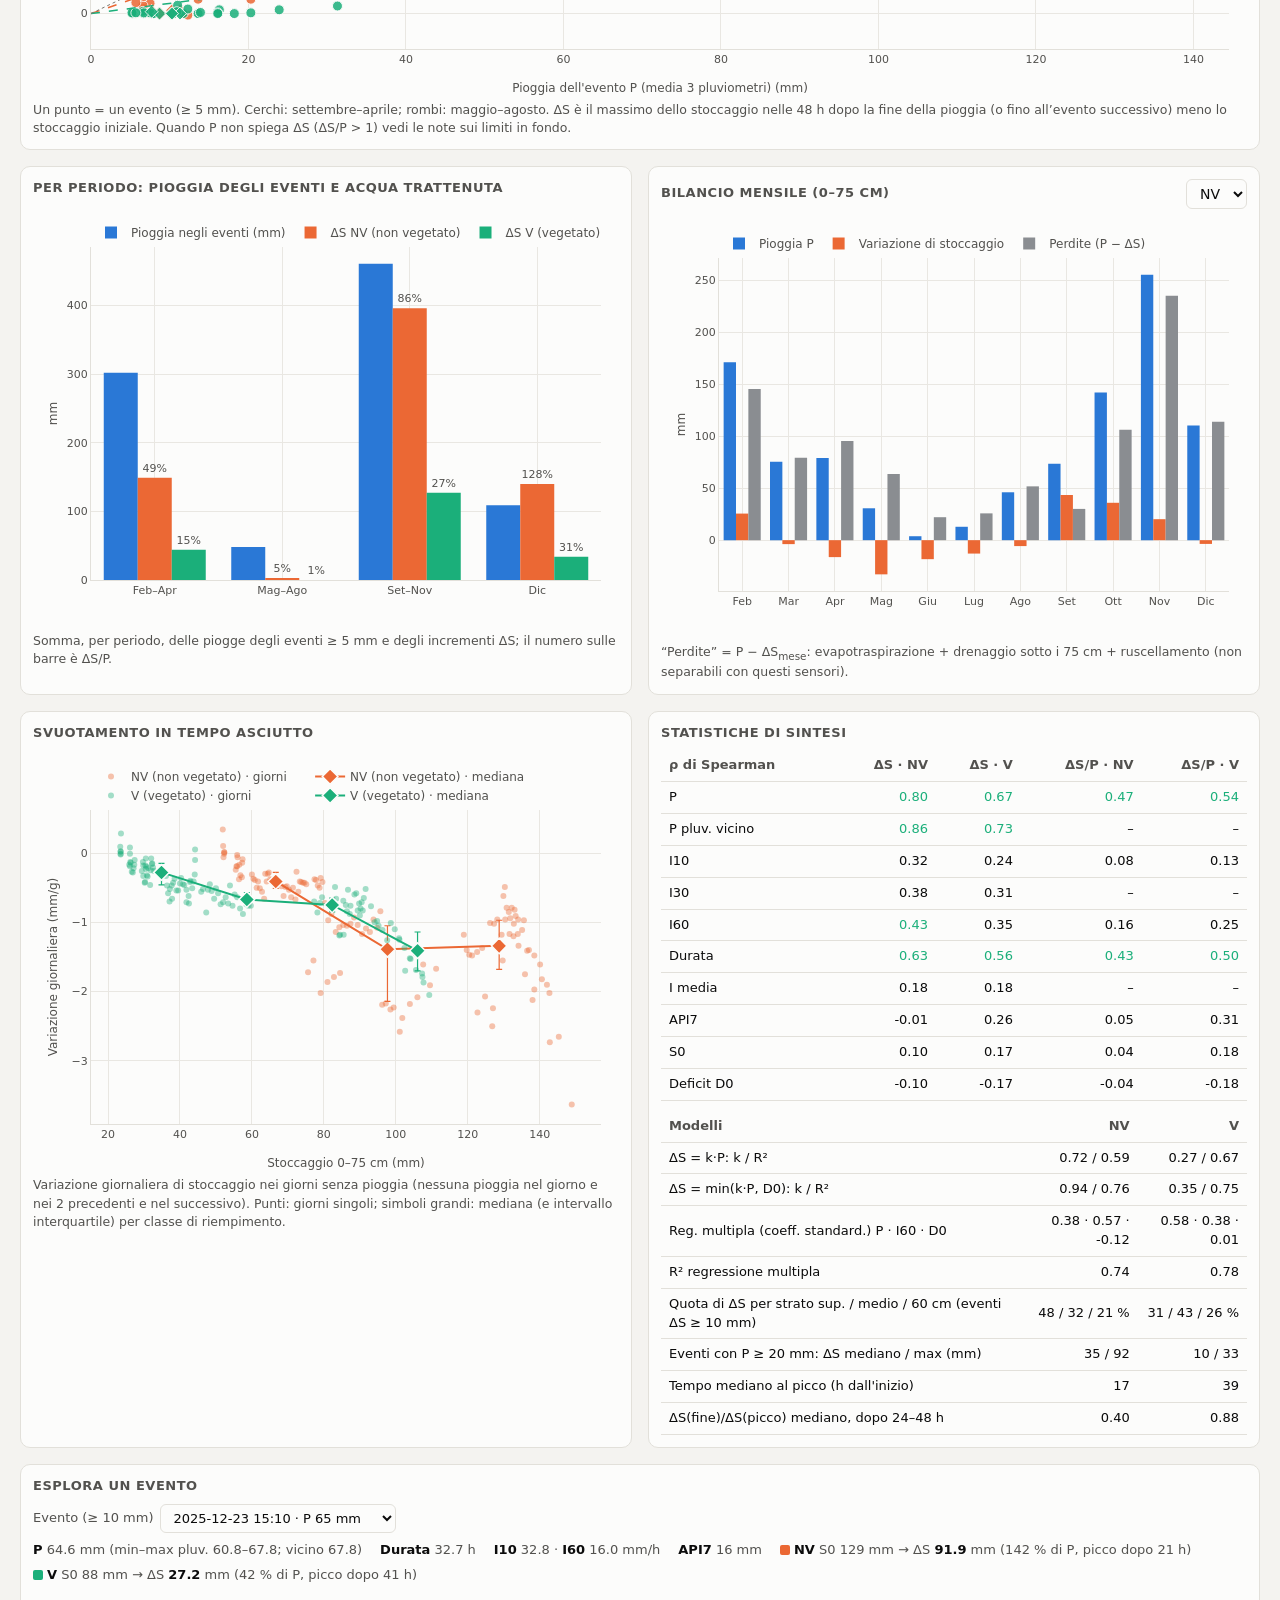
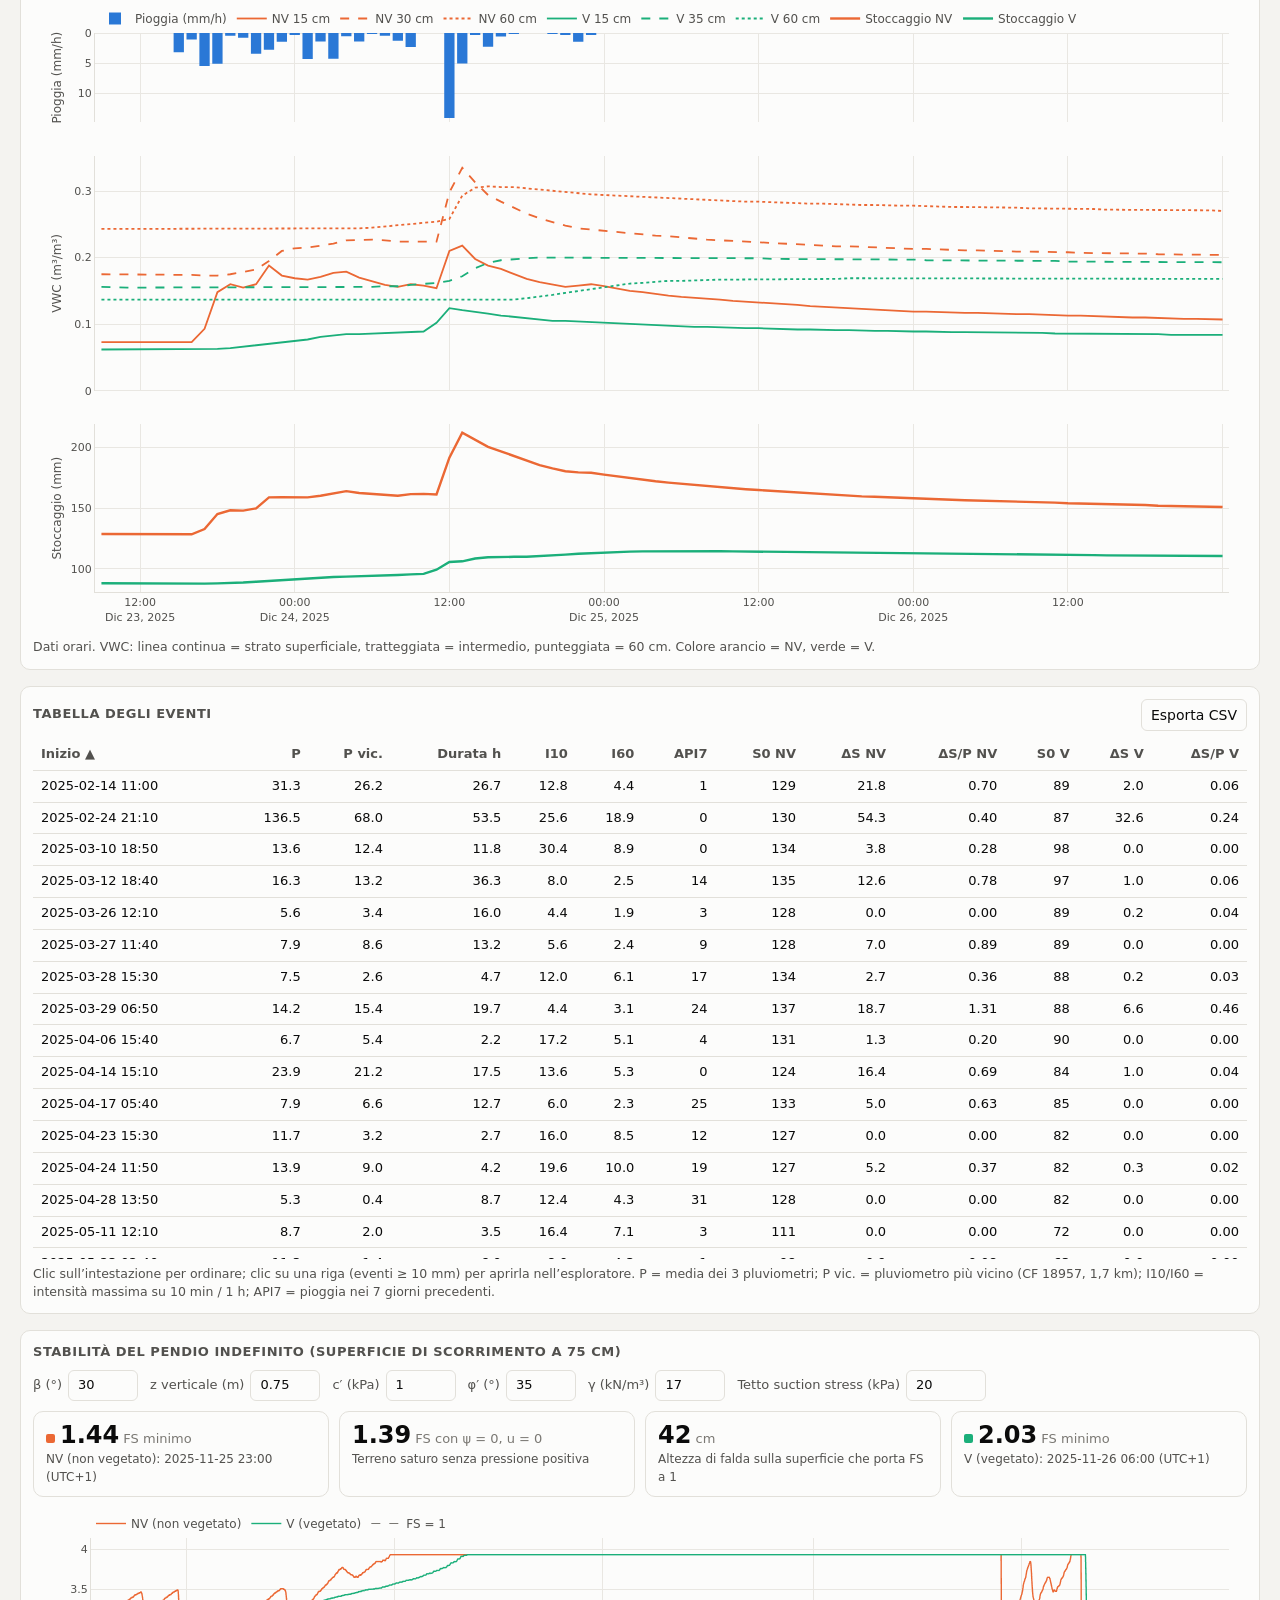
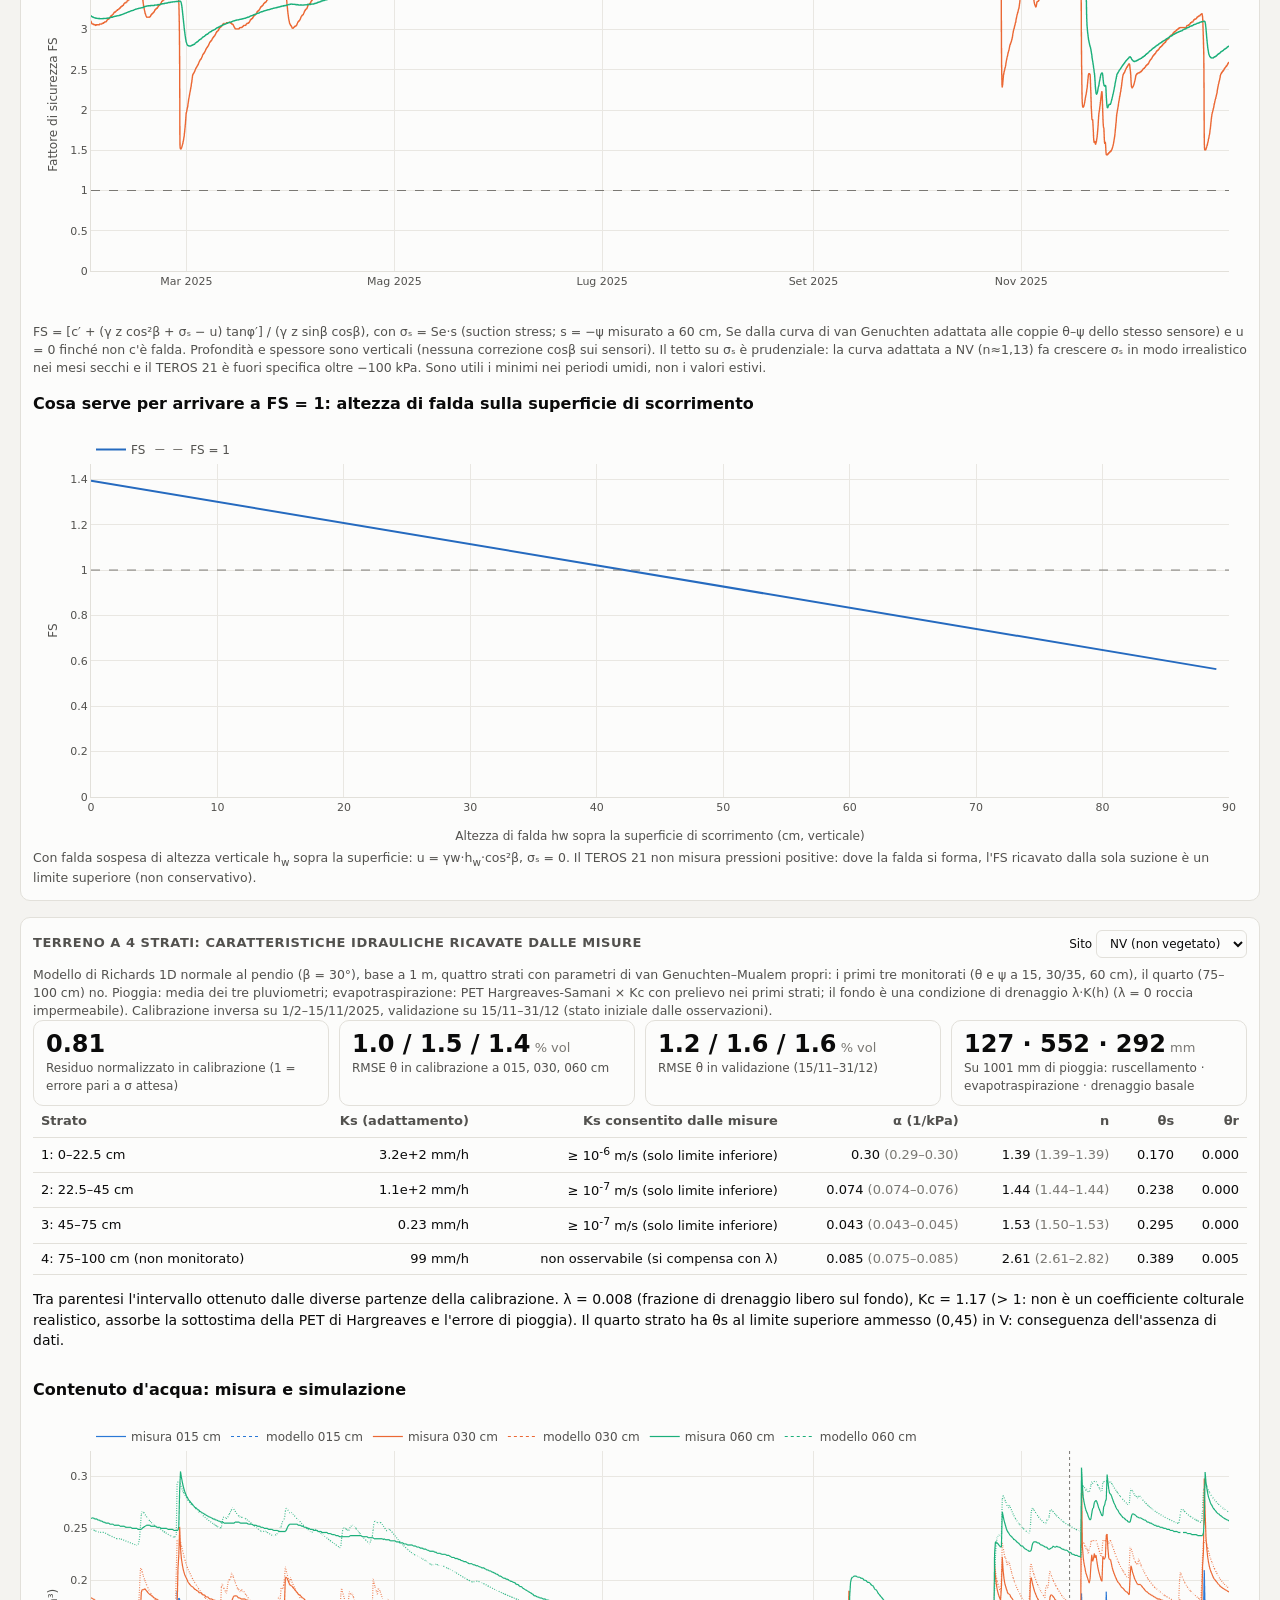
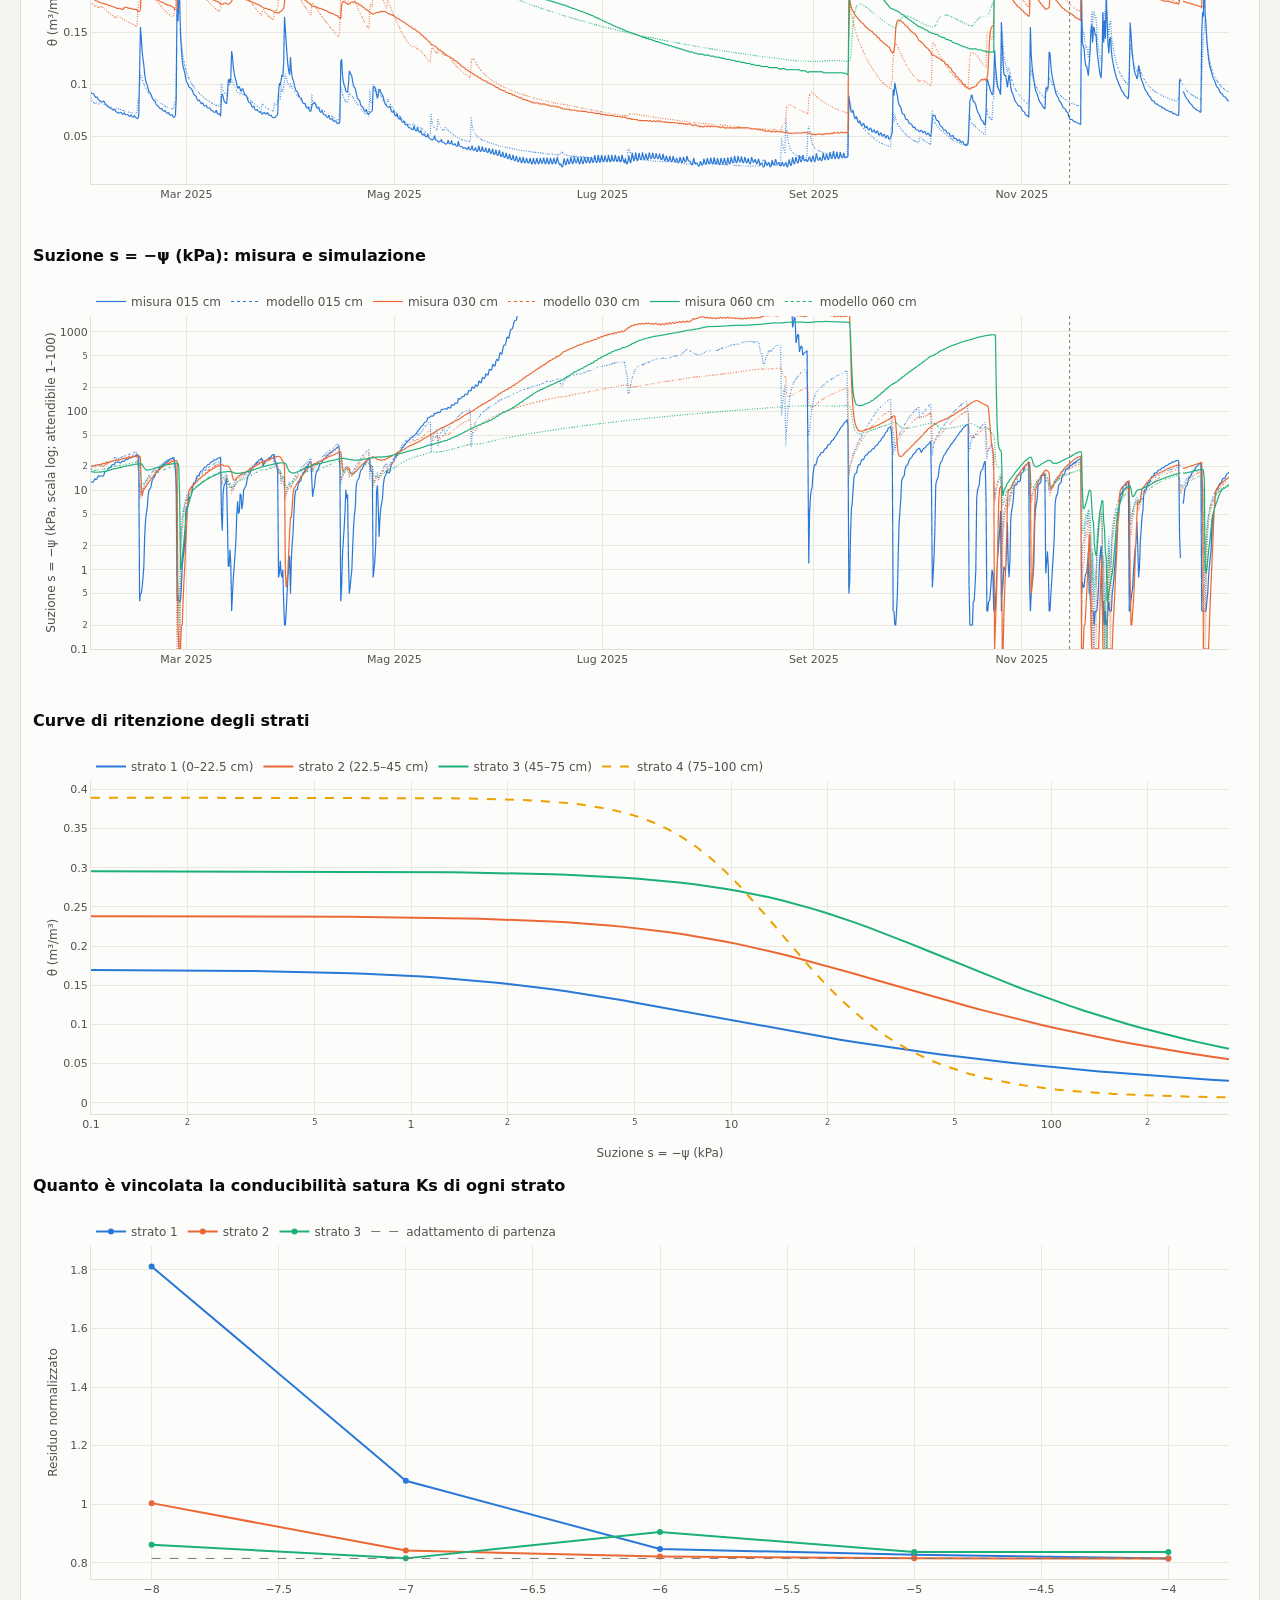
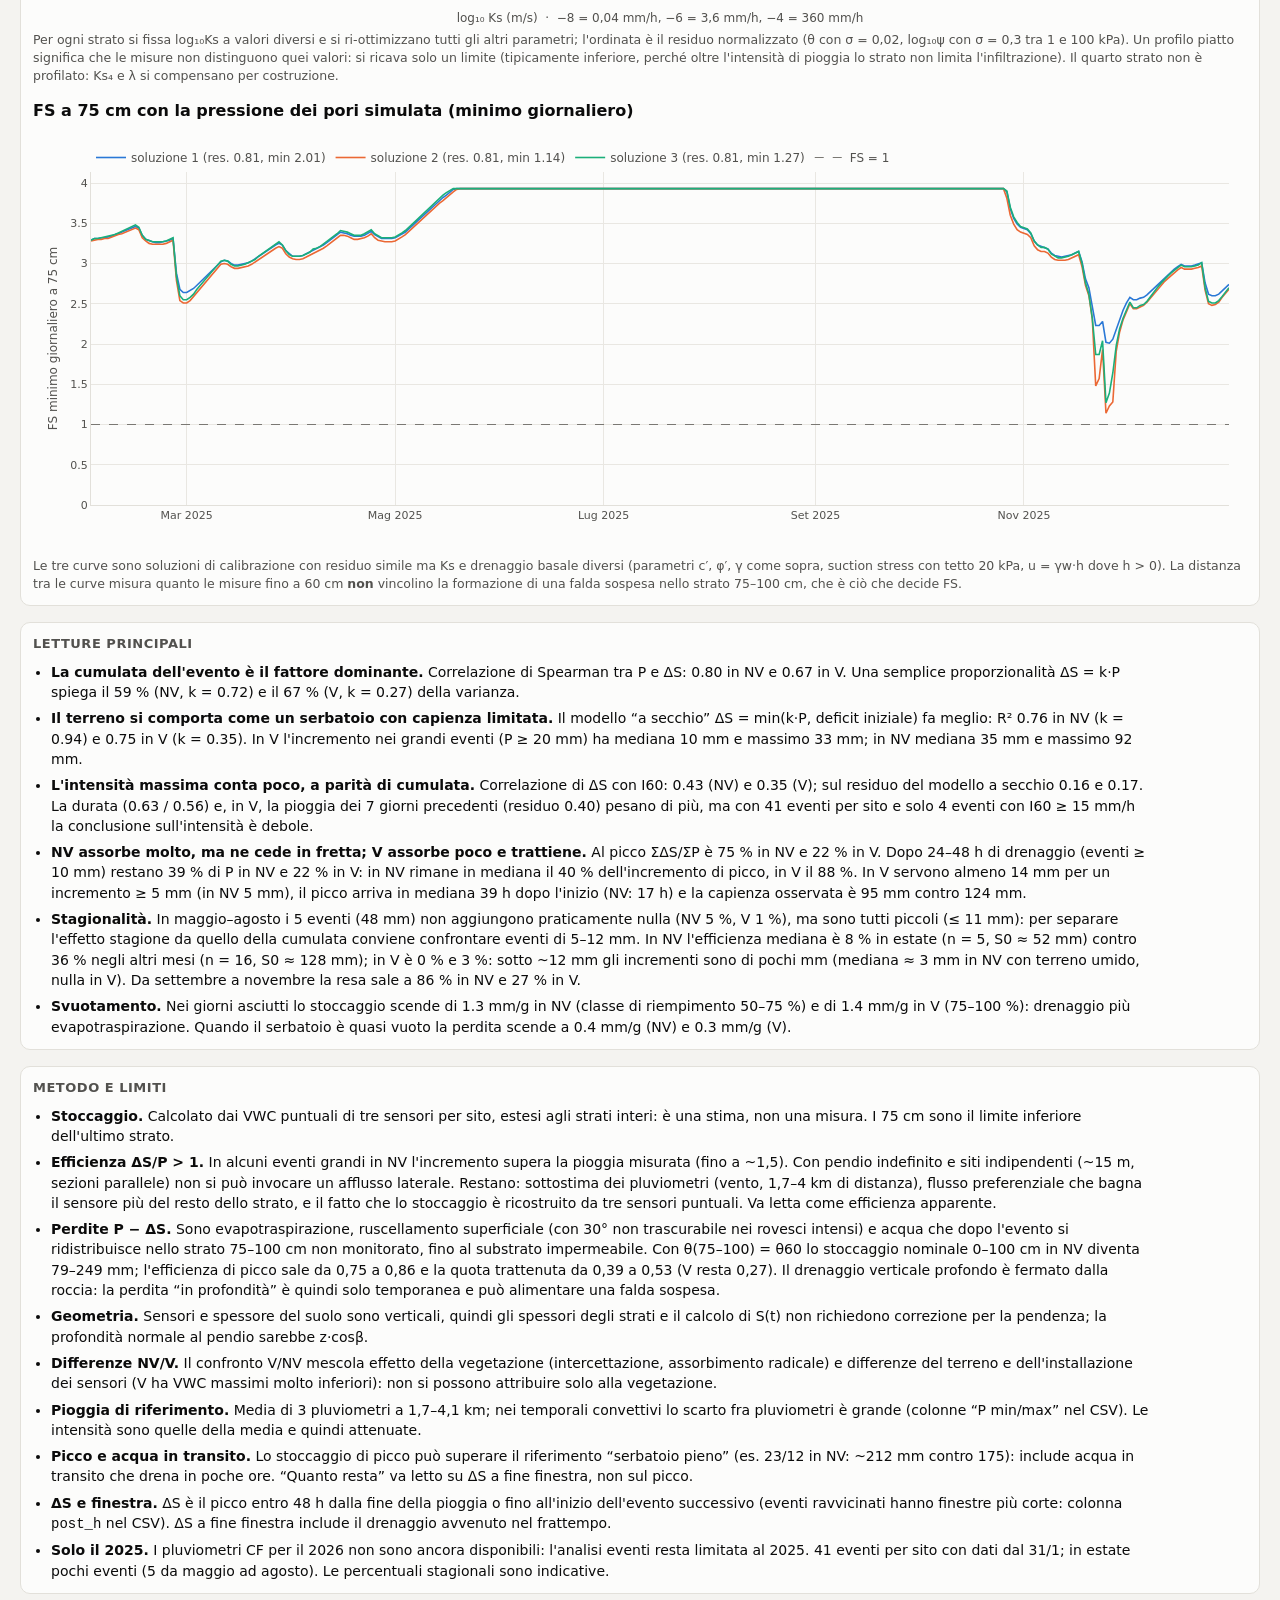
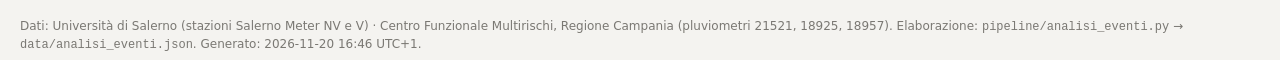
==== commit 152b4729: "Aggiornamento dati Meter NV e V a settembre 2026 - build_catalog.py / standardize.py: supporto al fo" ====
--- a/analisi.html
+++ b/analisi.html
@@ -269,7 +269,7 @@
       "<b>Pioggia di riferimento.</b> Media di 3 pluviometri a 1,7–4,1 km; nei temporali convettivi lo scarto fra pluviometri è grande (colonne “P min/max” nel CSV). Le intensità sono quelle della media e quindi attenuate.",
       "<b>Picco e acqua in transito.</b> Lo stoccaggio di picco può superare il riferimento “serbatoio pieno” (es. 23/12 in NV: ~212 mm contro 175): include acqua in transito che drena in poche ore. “Quanto resta” va letto su ΔS a fine finestra, non sul picco.",
       "<b>ΔS e finestra.</b> ΔS è il picco entro 48 h dalla fine della pioggia o fino all'inizio dell'evento successivo (eventi ravvicinati hanno finestre più corte: colonna <code>post_h</code> nel CSV). ΔS a fine finestra include il drenaggio avvenuto nel frattempo.",
-      `<b>Solo il 2025.</b> ${N.n} eventi per sito con dati dal 31/1; in estate pochi eventi (${N.seasons["Mag–Ago"].n} da maggio ad agosto). Le percentuali stagionali sono indicative.`,
+      `<b>Solo il 2025.</b> I pluviometri CF per il 2026 non sono ancora disponibili: l'analisi eventi resta limitata al 2025. ${N.n} eventi per sito con dati dal 31/1; in estate pochi eventi (${N.seasons["Mag–Ago"].n} da maggio ad agosto). Le percentuali stagionali sono indicative.`,
     ];
     $("limits").innerHTML = L.map((x) => `<li>${x}</li>`).join("");
   }
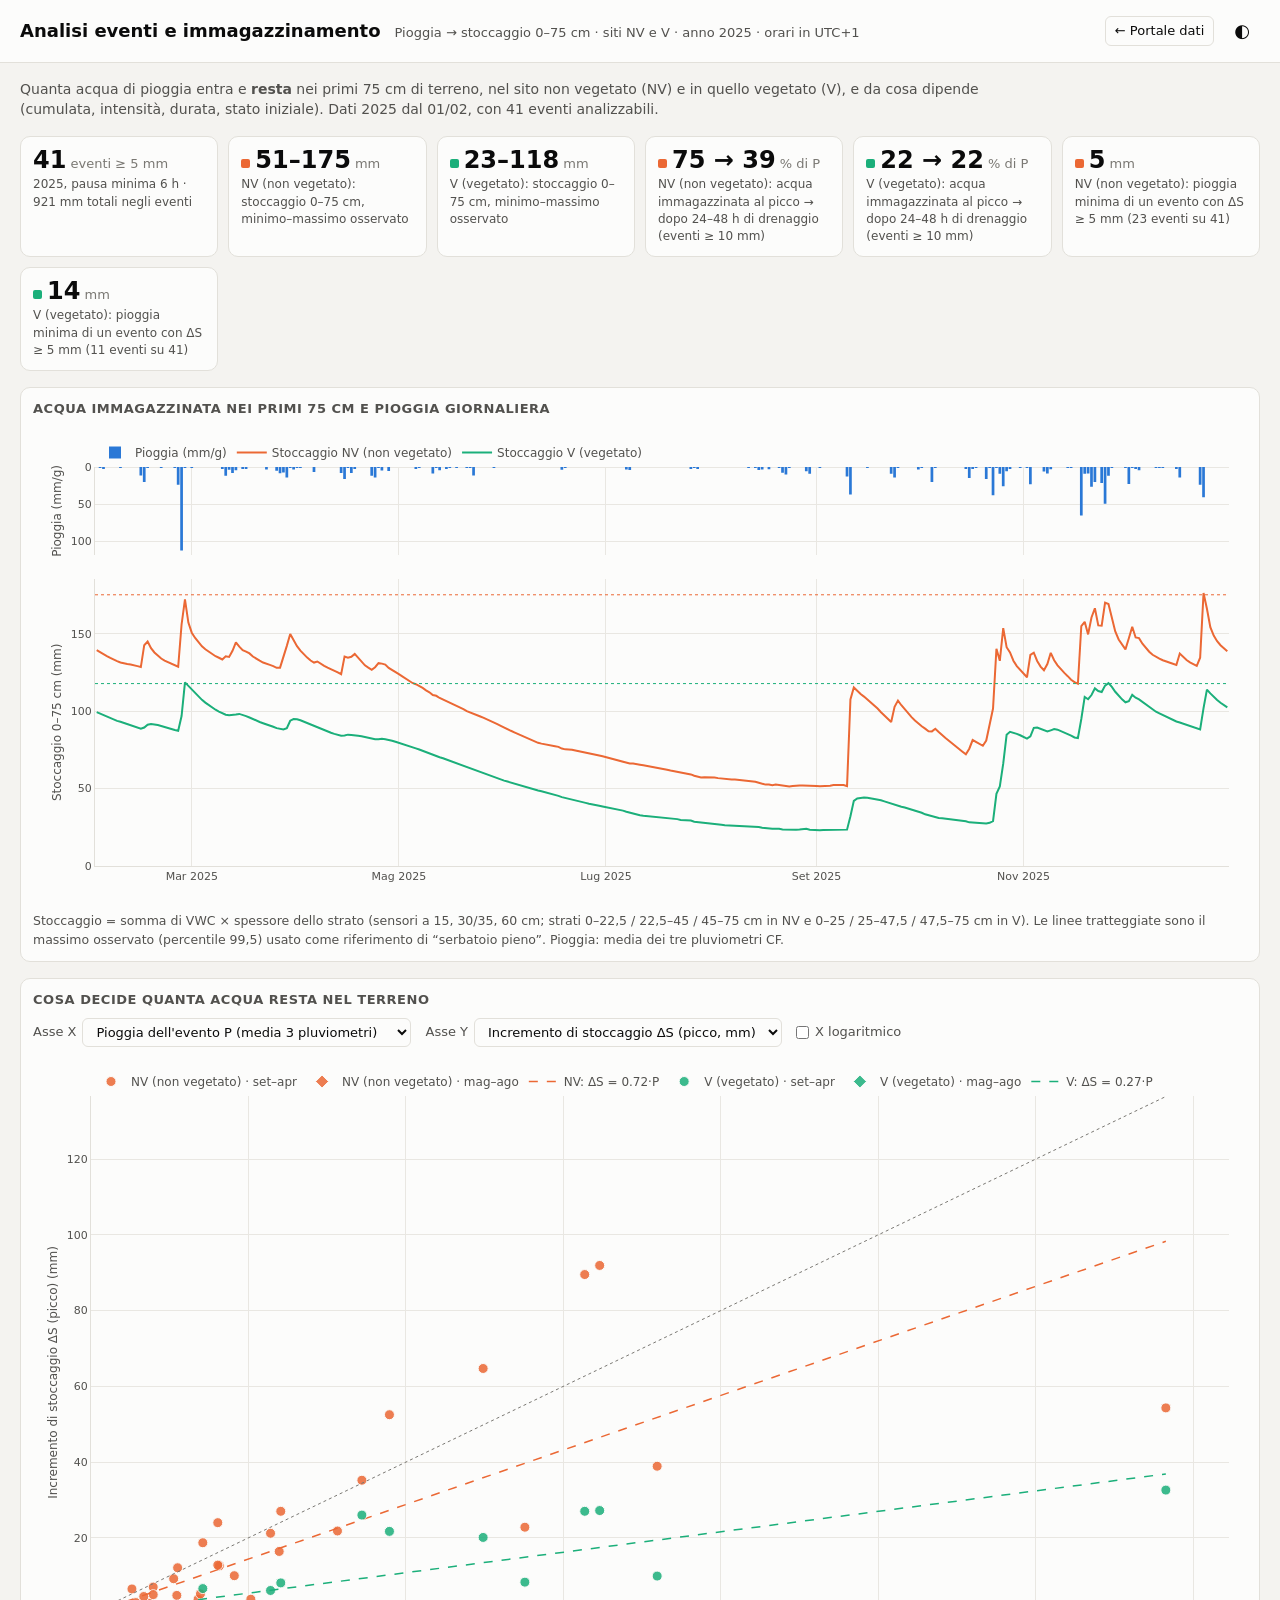
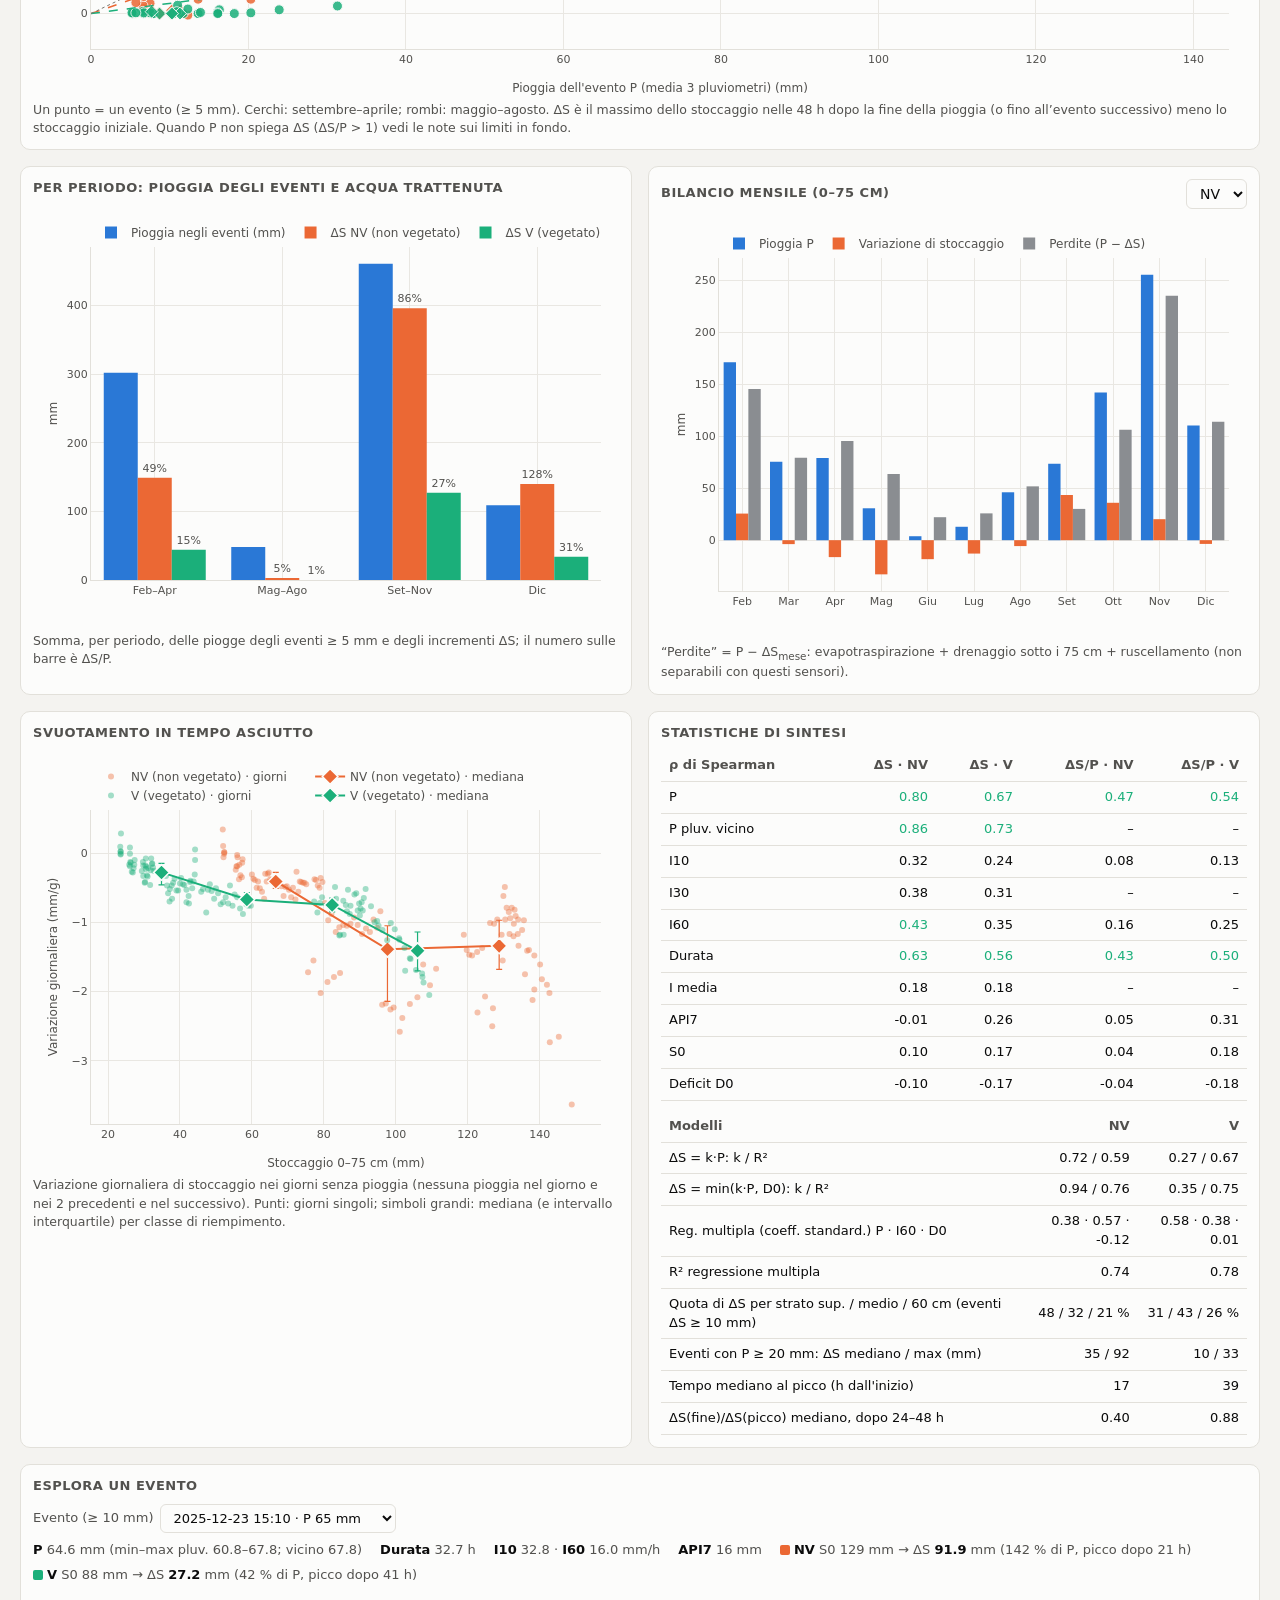
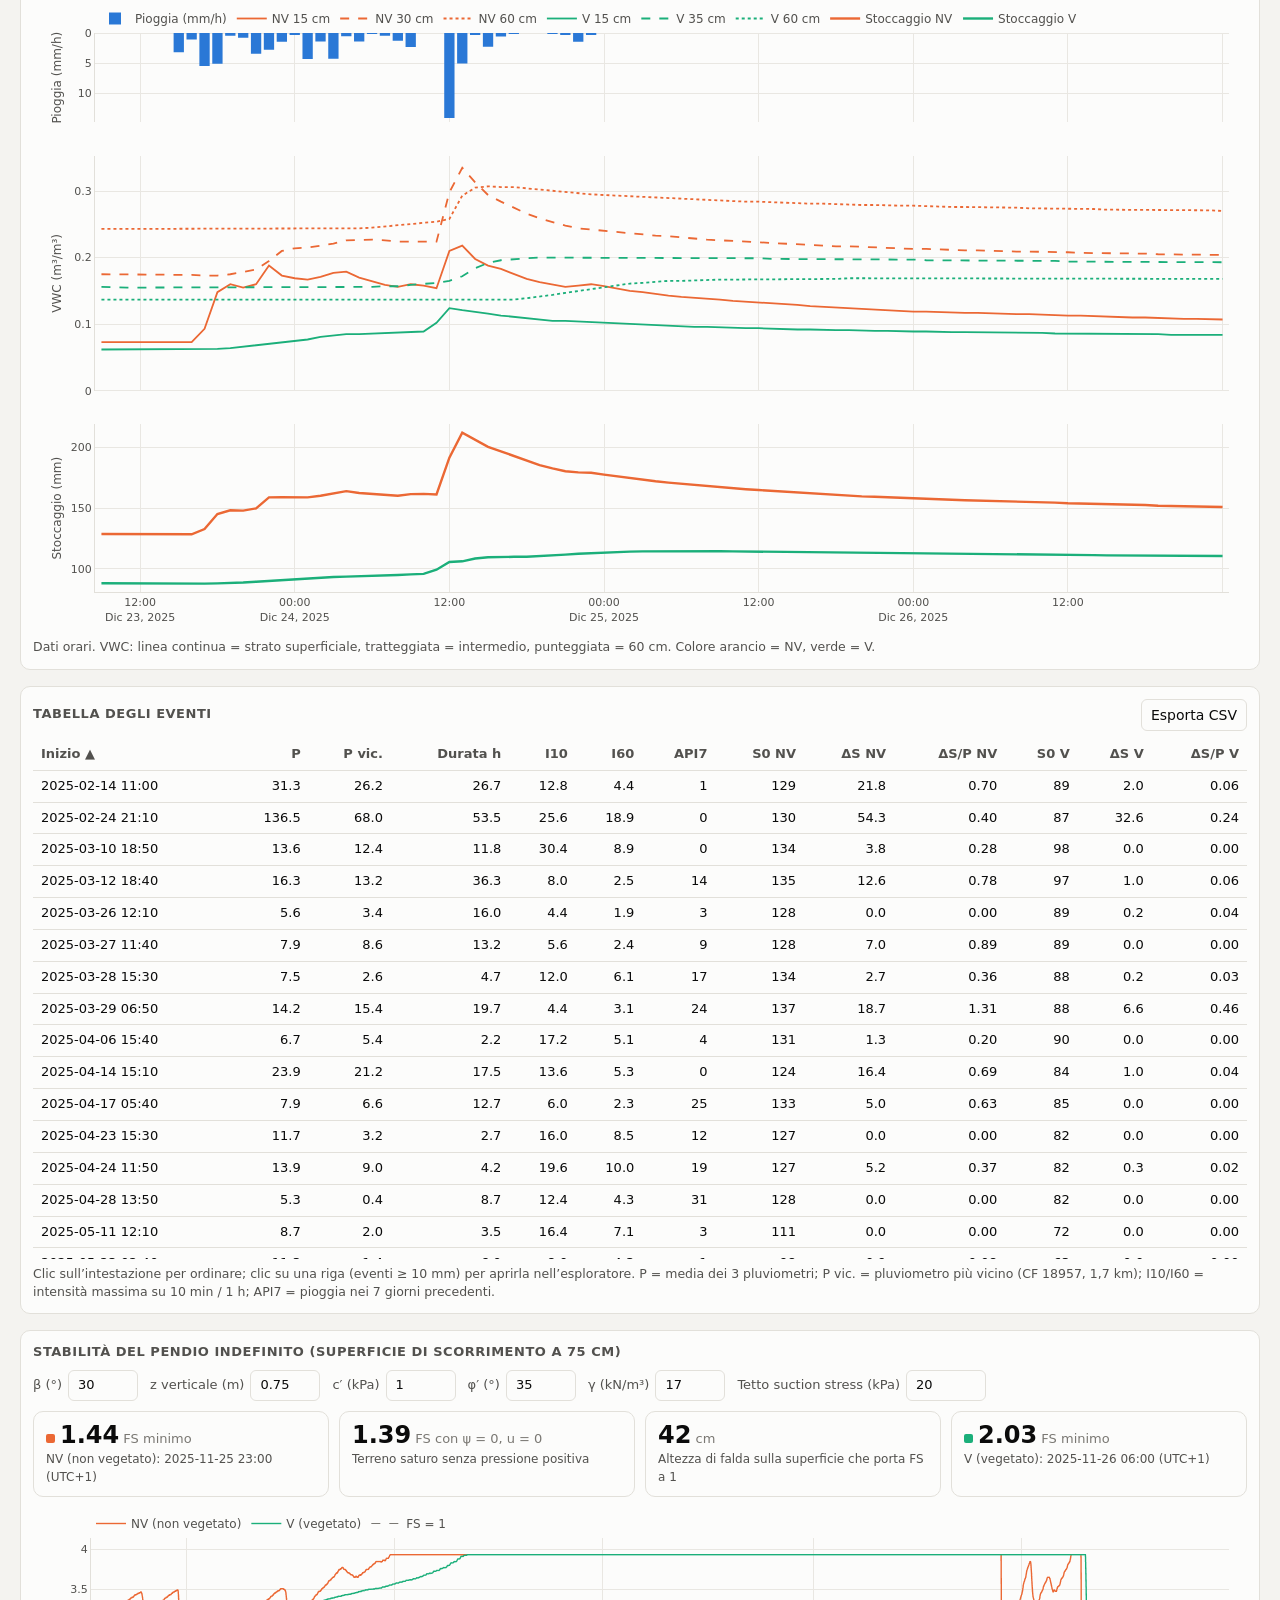
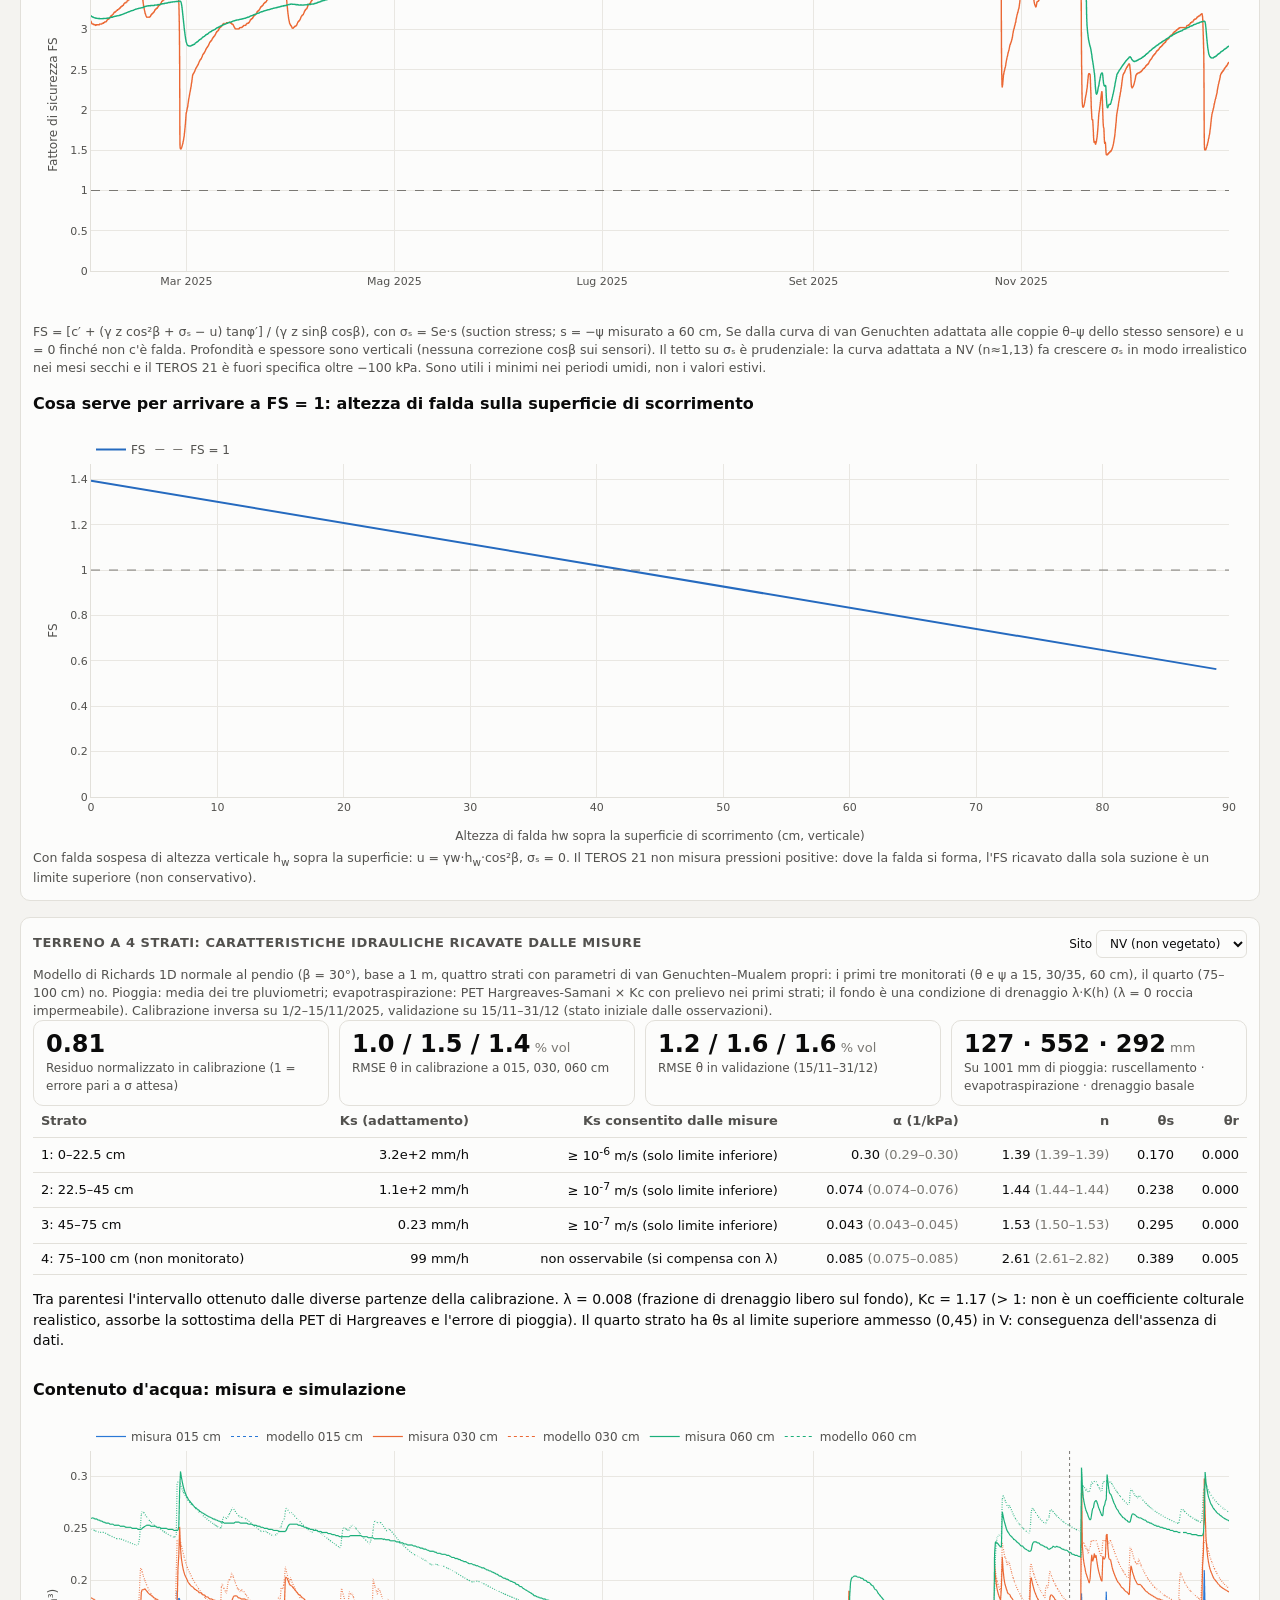
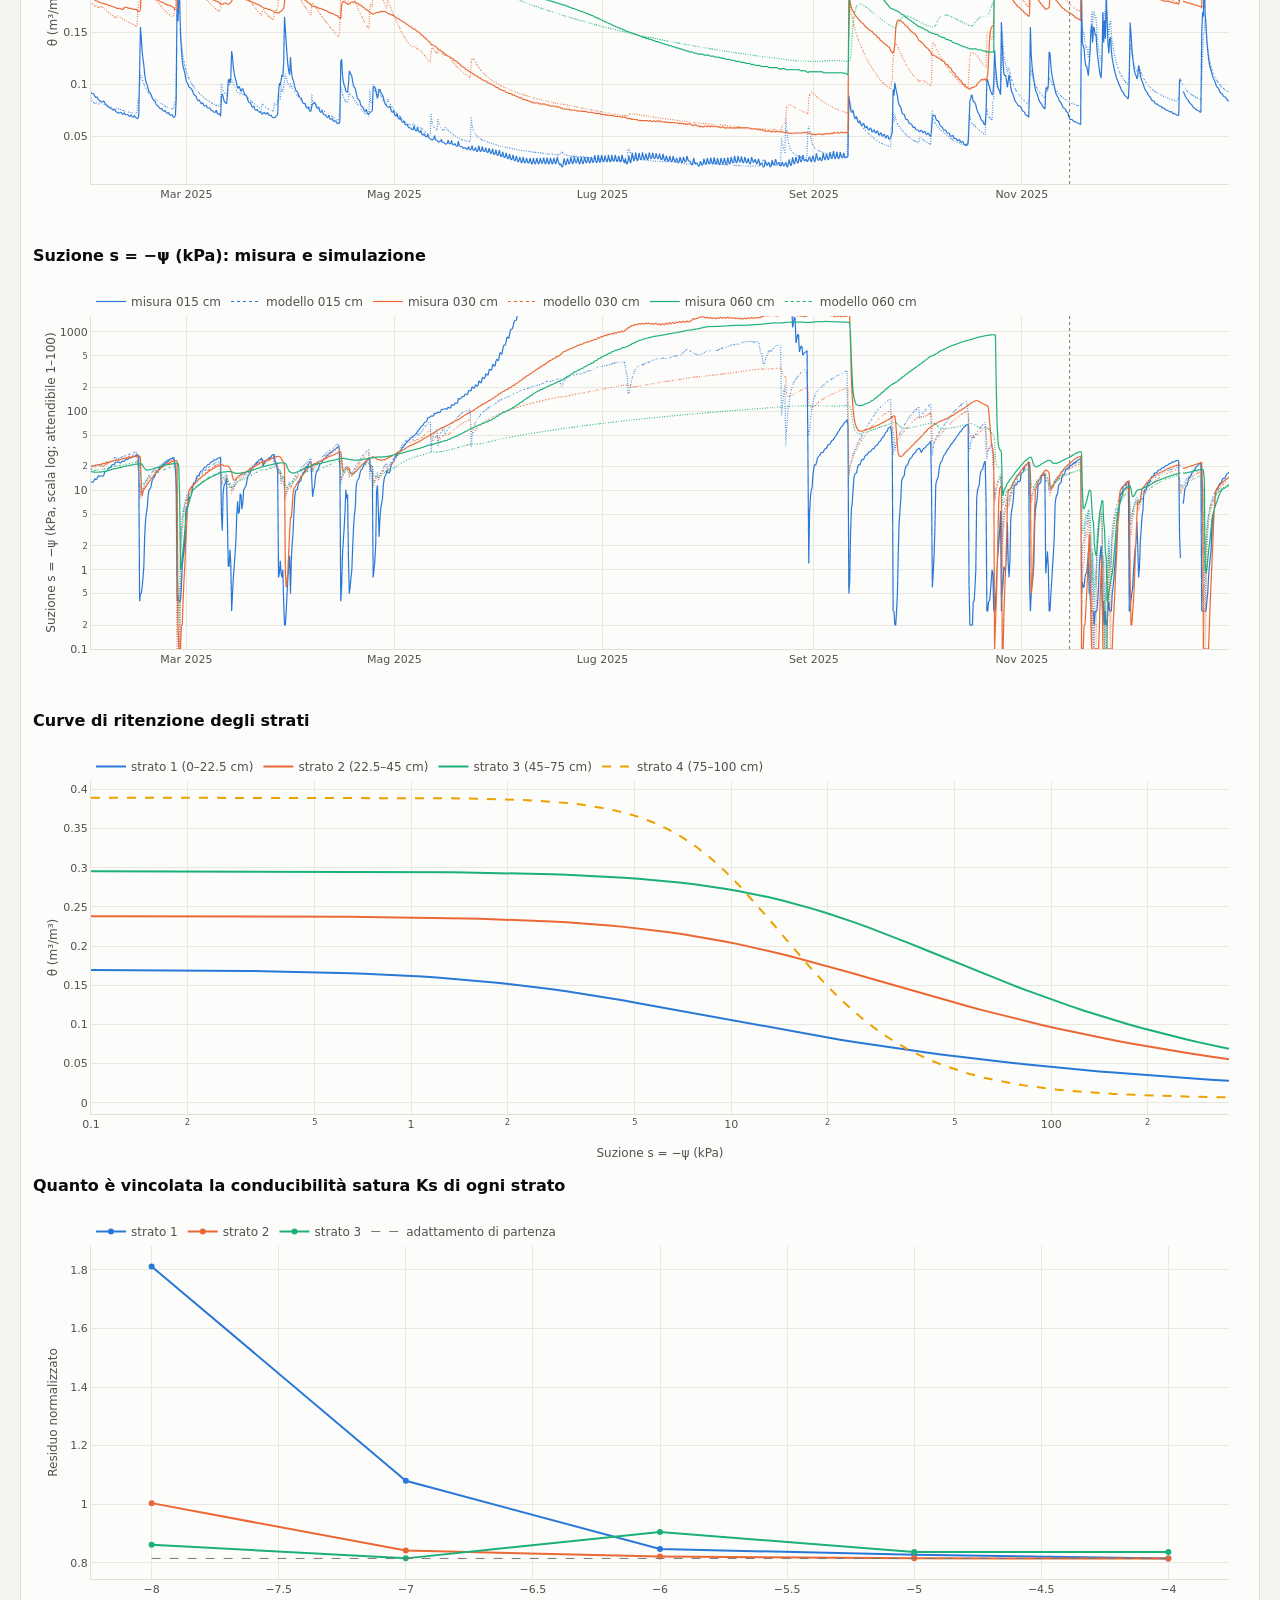
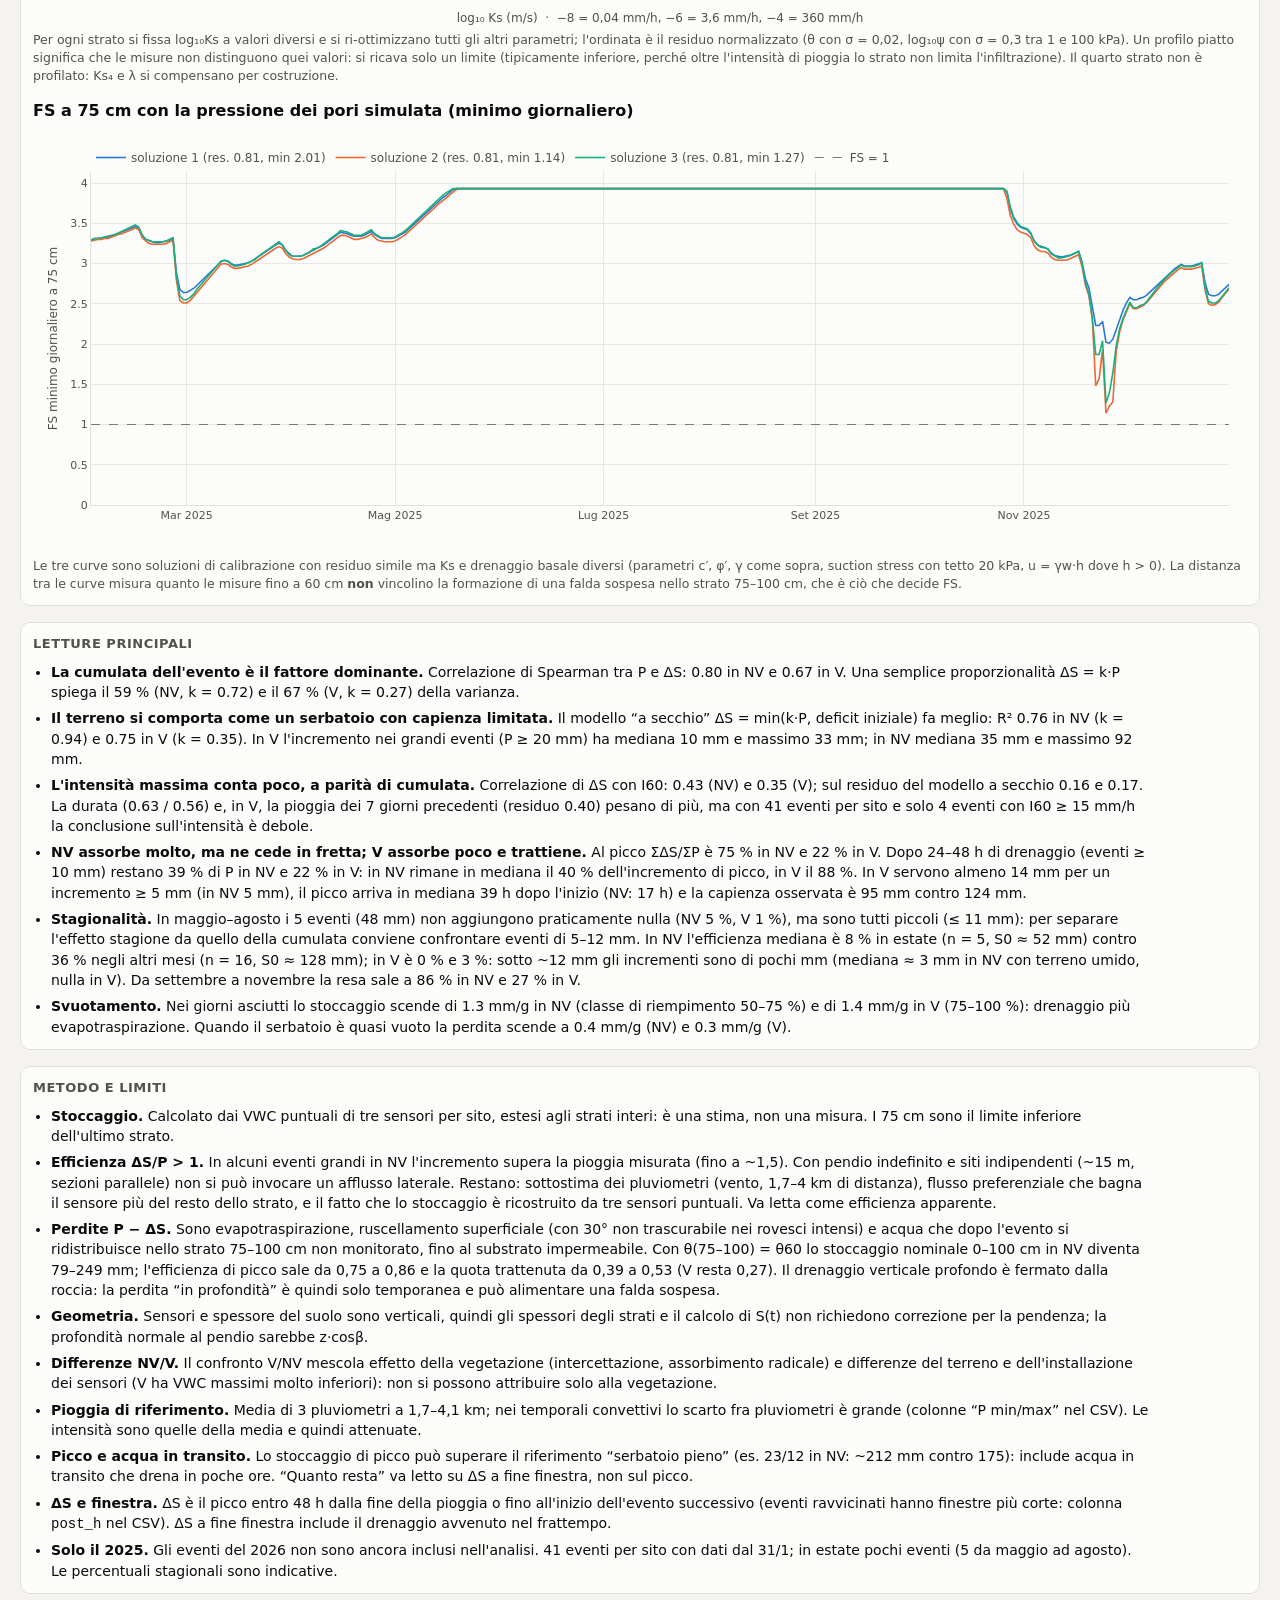
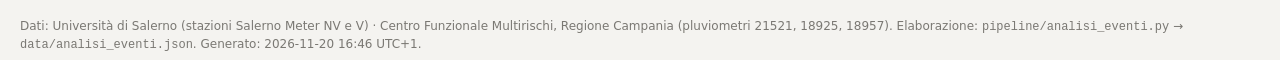
==== commit f0c17dde: "Aggiunta pioggia 2026 dei tre pluviometri CF (fino al 30/9/2026) - standardize.py: gli anni già elab" ====
--- a/analisi.html
+++ b/analisi.html
@@ -269,7 +269,7 @@
       "<b>Pioggia di riferimento.</b> Media di 3 pluviometri a 1,7–4,1 km; nei temporali convettivi lo scarto fra pluviometri è grande (colonne “P min/max” nel CSV). Le intensità sono quelle della media e quindi attenuate.",
       "<b>Picco e acqua in transito.</b> Lo stoccaggio di picco può superare il riferimento “serbatoio pieno” (es. 23/12 in NV: ~212 mm contro 175): include acqua in transito che drena in poche ore. “Quanto resta” va letto su ΔS a fine finestra, non sul picco.",
       "<b>ΔS e finestra.</b> ΔS è il picco entro 48 h dalla fine della pioggia o fino all'inizio dell'evento successivo (eventi ravvicinati hanno finestre più corte: colonna <code>post_h</code> nel CSV). ΔS a fine finestra include il drenaggio avvenuto nel frattempo.",
-      `<b>Solo il 2025.</b> I pluviometri CF per il 2026 non sono ancora disponibili: l'analisi eventi resta limitata al 2025. ${N.n} eventi per sito con dati dal 31/1; in estate pochi eventi (${N.seasons["Mag–Ago"].n} da maggio ad agosto). Le percentuali stagionali sono indicative.`,
+      `<b>Solo il 2025.</b> Gli eventi del 2026 non sono ancora inclusi nell'analisi. ${N.n} eventi per sito con dati dal 31/1; in estate pochi eventi (${N.seasons["Mag–Ago"].n} da maggio ad agosto). Le percentuali stagionali sono indicative.`,
     ];
     $("limits").innerHTML = L.map((x) => `<li>${x}</li>`).join("");
   }
